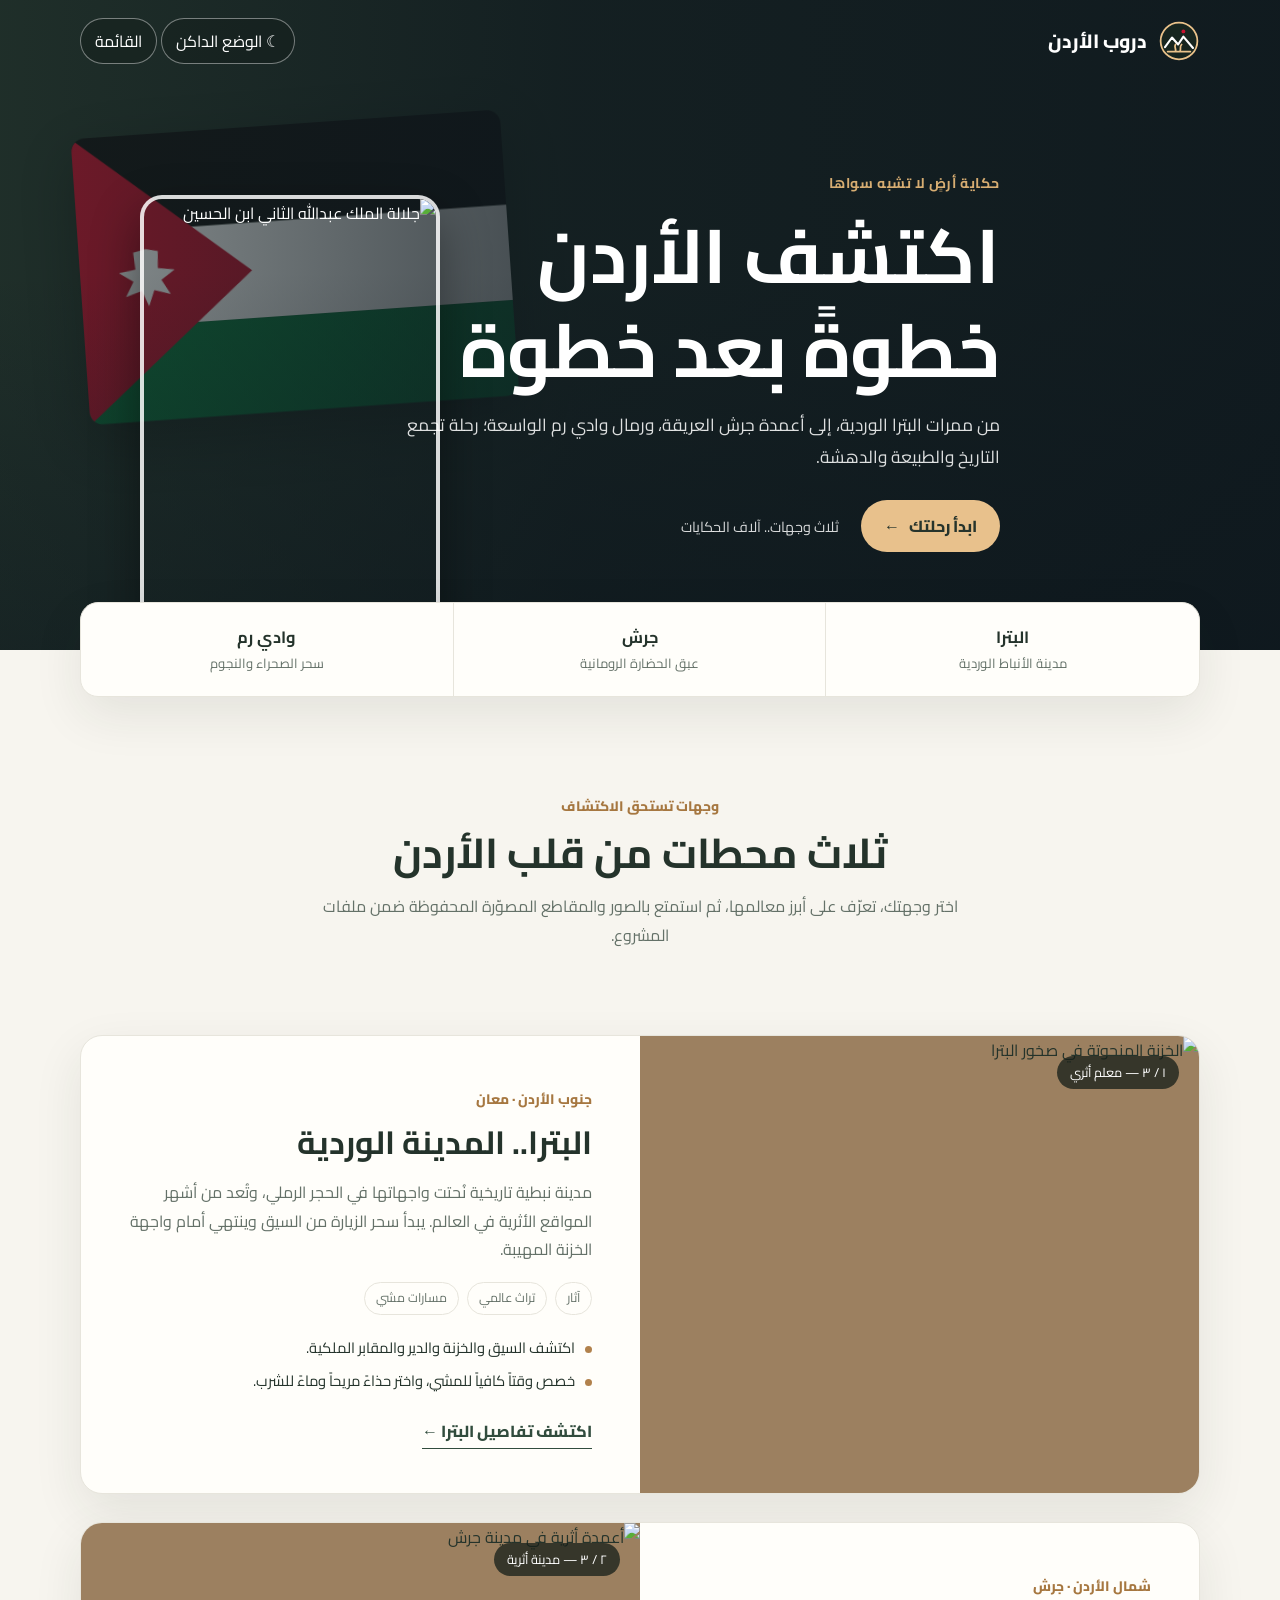
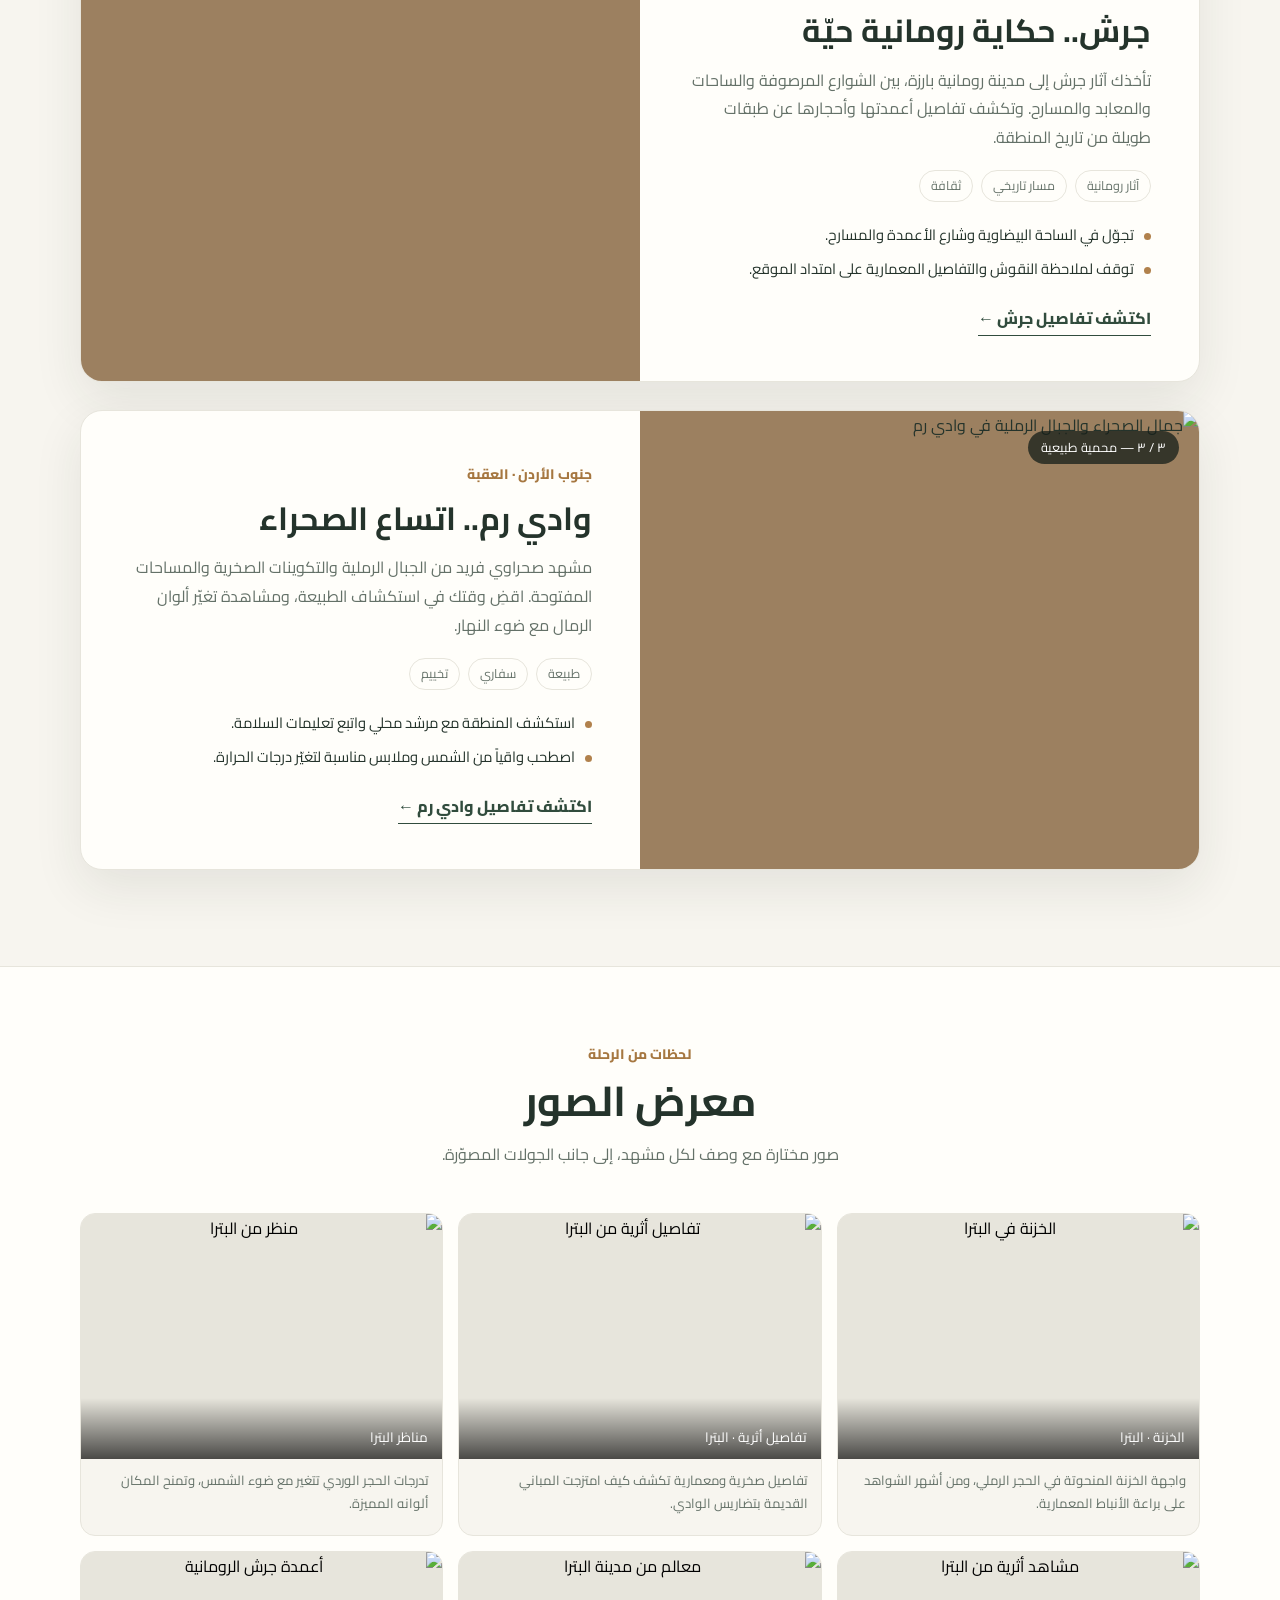
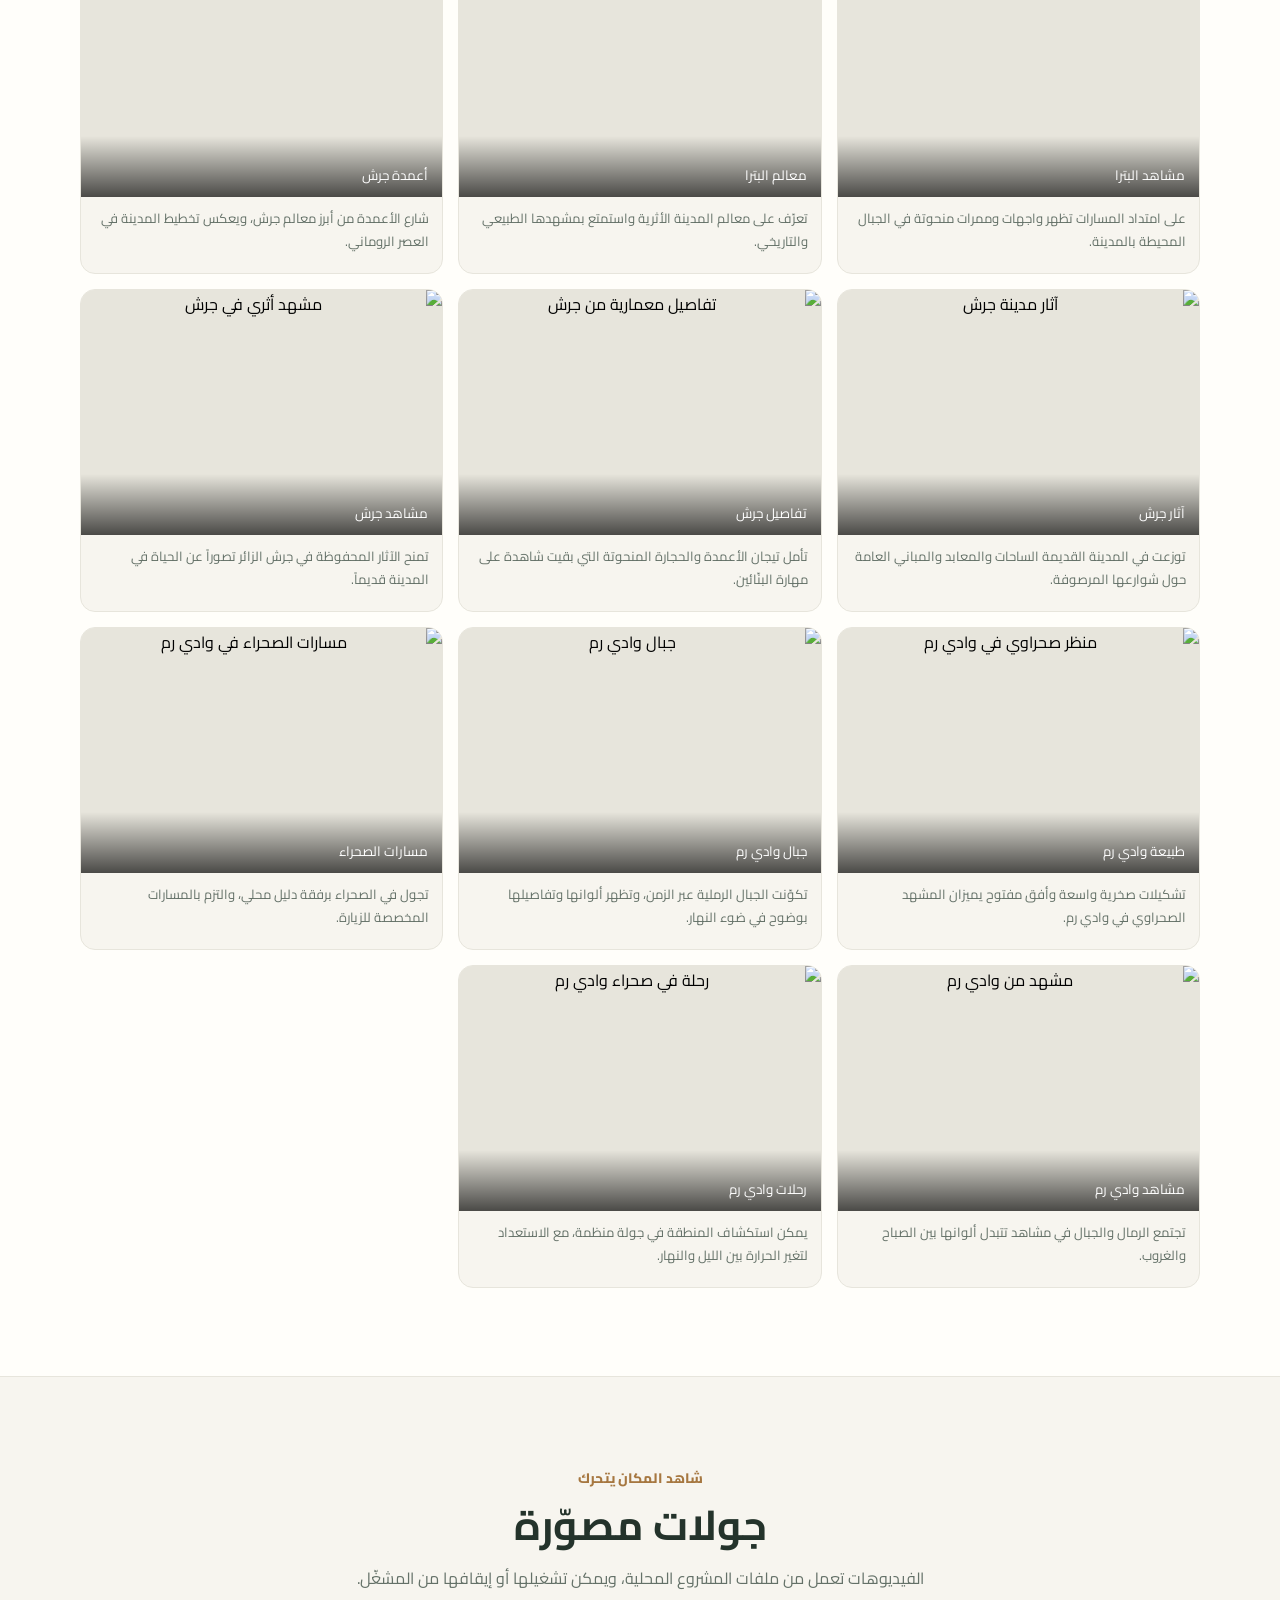
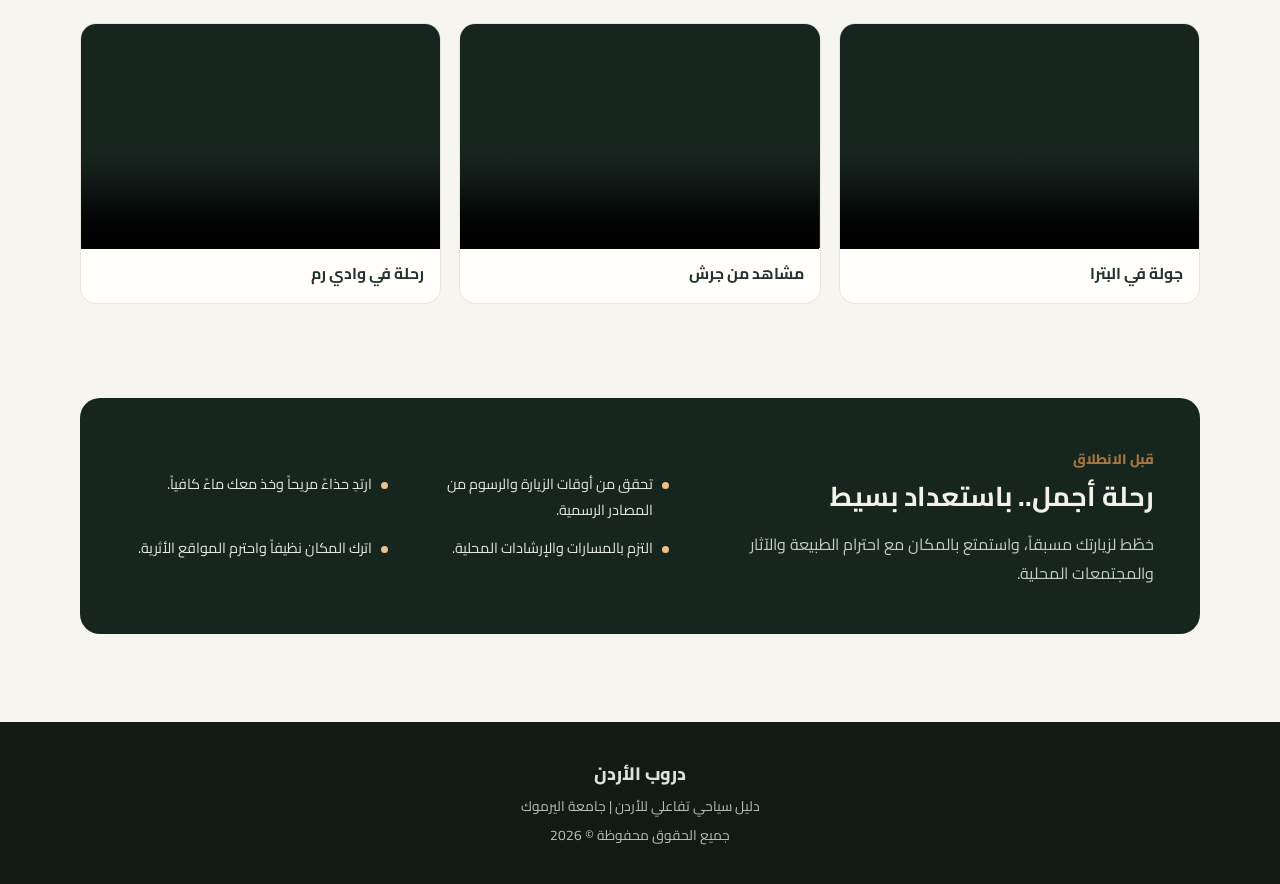
==== index.html @ c71c2074 "Upload files" ====
<!DOCTYPE html>
<html lang="ar" dir="rtl">
<head>
    <meta charset="UTF-8">
    <meta name="viewport" content="width=device-width, initial-scale=1.0">
    <meta name="theme-color" content="#17251f">
    <meta name="description" content="دليلك لاكتشاف البترا وجرش ووادي رم: تاريخ، صور، وفيديوهات من الأردن.">
    <title>دروب الأردن | دليل سياحي تفاعلي</title>
    <link rel="preconnect" href="https://fonts.googleapis.com">
    <link rel="preconnect" href="https://fonts.gstatic.com" crossorigin>
    <link href="https://fonts.googleapis.com/css2?family=Cairo:wght@400;500;600;700;800&display=swap" rel="stylesheet">
    <style>
        :root {
            color-scheme: light;
            --page: #f7f5ef;
            --surface: #fffefa;
            --text: #24332b;
            --muted: #647168;
            --line: #e7e5dc;
            --green: #314c3d;
            --green-dark: #17251f;
            --sand: #d7ad72;
            --shadow: 0 18px 50px rgba(34, 47, 38, .09);
        }

        [data-theme="dark"] {
            color-scheme: dark;
            --page: #101826;
            --surface: #182536;
            --text: #edf2f4;
            --muted: #b5c3cf;
            --line: #304257;
            --green: #98cbb4;
            --green-dark: #0c1521;
            --sand: #eac28a;
            --shadow: 0 18px 50px rgba(0, 0, 0, .3);
        }

        * { box-sizing: border-box; }
        html { scroll-behavior: smooth; scroll-padding-top: 85px; }
        [hidden] { display: none !important; }
        body {
            margin: 0;
            background: var(--page);
            color: var(--text);
            font-family: "Cairo", Tahoma, Arial, sans-serif;
            line-height: 1.8;
            transition: background-color .25s, color .25s;
        }
        a { color: inherit; }
        button { font: inherit; }
        .wrap { width: min(1120px, calc(100% - 40px)); margin-inline: auto; }

        .topbar {
            position: absolute;
            inset: 0 0 auto;
            z-index: 5;
            color: white;
        }
        .topbar-inner {
            min-height: 82px;
            display: flex;
            align-items: center;
            justify-content: space-between;
            gap: 24px;
        }
        .brand { display: inline-flex; align-items: center; gap: 11px; text-decoration: none; font-weight: 800; font-size: 1.2rem; }
        .brand-mark { width: 42px; height: 42px; display: grid; place-items: center; }
        .brand-mark svg { display: block; width: 100%; height: 100%; }
        .nav-links {
            display: none; position: absolute; top: 72px; right: max(20px, calc((100vw - 1120px) / 2));
            width: min(330px, calc(100vw - 40px)); padding: 12px; border: 1px solid rgba(255,255,255,.16);
            border-radius: 16px; background: #17251f; flex-direction: column; align-items: stretch;
            gap: 4px; box-shadow: var(--shadow);
        }
        .nav-links.open { display: flex; }
        .nav-links a { color: rgba(255,255,255,.9); text-decoration: none; font-size: .92rem; padding: 9px 11px; border-radius: 9px; }
        .nav-links a:hover { color: #f3cf9c; background: rgba(255,255,255,.08); }
        .theme-button {
            border: 1px solid rgba(255,255,255,.42); border-radius: 999px;
            background: rgba(15,24,19,.28); color: white; cursor: pointer;
            padding: 8px 14px; white-space: nowrap;
        }
        .menu-button {
            display: inline-flex; background: rgba(15,24,19,.28); color: white;
            border: 1px solid rgba(255,255,255,.42); border-radius: 999px;
            padding: 8px 14px; cursor: pointer; white-space: nowrap;
        }

        .hero {
            min-height: 650px;
            position: relative;
            display: flex;
            align-items: center;
            overflow: hidden;
            color: white;
            background: #26382e url("Project/Media/Images/Wadi%20Rum.JPG/Wadi%20Rum%201.jpg") center 52% / cover no-repeat;
        }
        .hero::before {
            content: ""; position: absolute; inset: 0;
            z-index: 1;
            background: linear-gradient(90deg, rgba(13,22,29,.28), rgba(13,22,29,.72) 45%, rgba(13,22,29,.86)),
                        linear-gradient(0deg, rgba(13,22,29,.42), transparent 58%);
        }
        .hero-flag {
            position: absolute; z-index: 0; left: max(4%, calc((100vw - 1120px) / 2));
            top: 19%; width: min(39vw, 430px); height: auto; opacity: .72;
            filter: drop-shadow(0 18px 28px rgba(0,0,0,.32)); transform: rotate(-4deg);
        }
        .hero-portrait {
            position: absolute; z-index: 2; left: max(10%, calc((100vw - 1000px) / 2));
            bottom: 0; width: min(28vw, 300px); height: 70%; object-fit: cover; object-position: center 14%;
            border: 4px solid rgba(255,255,255,.84); border-bottom: 0;
            border-radius: 22px 22px 0 0; box-shadow: 0 20px 48px rgba(0,0,0,.42);
        }
        .hero-content { position: relative; z-index: 3; padding-top: 70px; max-width: 720px; }
        .eyebrow { color: var(--sand); font-size: .88rem; font-weight: 700; letter-spacing: .04em; }
        .hero h1 { margin: 13px 0 12px; font-size: clamp(2.4rem, 6vw, 4.7rem); line-height: 1.25; }
        .hero p { color: rgba(255,255,255,.86); font-size: 1.08rem; max-width: 620px; margin: 0 0 28px; }
        .button {
            display: inline-flex; align-items: center; justify-content: center;
            gap: 9px; border: 0; border-radius: 999px; padding: 12px 23px;
            background: #e8c18c; color: #26342c; text-decoration: none;
            font-weight: 800; transition: transform .2s, background .2s;
        }
        .button:hover { transform: translateY(-2px); background: #f2d4a9; }
        .hero-note { display: inline-flex; align-items: center; gap: 8px; margin-inline-start: 18px; color: rgba(255,255,255,.83); font-size: .9rem; }

        .quick-facts {
            position: relative; z-index: 2; margin-top: -48px;
            display: grid; grid-template-columns: repeat(3, 1fr);
            background: var(--surface); border-radius: 18px; box-shadow: var(--shadow);
            border: 1px solid var(--line); overflow: hidden;
        }
        .fact { text-align: center; padding: 20px 12px; }
        .fact + .fact { border-right: 1px solid var(--line); }
        .fact strong { display: block; font-size: 1.02rem; }
        .fact span { display: block; color: var(--muted); font-size: .82rem; }

        section { scroll-margin-top: 88px; }
        .intro { padding: 94px 0 57px; text-align: center; }
        .section-kicker { color: #a67740; font-weight: 800; font-size: .86rem; }
        [data-theme="dark"] .section-kicker { color: var(--sand); }
        .intro h2, .section-heading h2 { margin: 4px 0 10px; font-size: clamp(1.8rem, 4vw, 2.6rem); line-height: 1.4; }
        .intro p { color: var(--muted); max-width: 670px; margin: 0 auto; }

        .places { padding-bottom: 96px; }
        .place-card {
            display: grid; grid-template-columns: minmax(0, 1fr) minmax(0, 1fr);
            margin-top: 28px; background: var(--surface); border: 1px solid var(--line);
            border-radius: 22px; overflow: hidden; box-shadow: var(--shadow);
        }
        .place-card:nth-child(even) .place-visual { order: 2; }
        .place-visual { min-height: 420px; position: relative; background: #9c8060; }
        .place-visual > img { display: block; width: 100%; height: 100%; min-height: 420px; object-fit: cover; }
        .place-count {
            position: absolute; top: 20px; right: 20px; border-radius: 999px;
            padding: 5px 13px; background: rgba(20,30,24,.75); color: white; font-size: .8rem;
        }
        .place-copy { padding: clamp(26px, 4vw, 48px); align-self: center; }
        .place-copy h3 { font-size: clamp(1.55rem, 3vw, 2rem); margin: 7px 0 12px; line-height: 1.45; }
        .place-copy > p { color: var(--muted); margin: 0 0 18px; }
        .tags { display: flex; gap: 8px; flex-wrap: wrap; margin-bottom: 20px; }
        .tag { border: 1px solid var(--line); border-radius: 999px; padding: 4px 11px; color: var(--muted); font-size: .78rem; }
        .highlights { list-style: none; padding: 0; margin: 0 0 22px; display: grid; gap: 7px; }
        .highlights li { display: flex; gap: 10px; align-items: baseline; font-size: .92rem; }
        .highlights li::before { content: ""; flex: 0 0 7px; width: 7px; height: 7px; margin-top: .55em; border-radius: 50%; background: #b1814c; }
        .media-link { color: var(--green); font-weight: 800; text-decoration: none; border-bottom: 1px solid currentColor; padding-bottom: 2px; }
        .media-link:hover { opacity: .75; }

        .gallery-section { padding: 72px 0 88px; background: var(--surface); border-block: 1px solid var(--line); }
        .section-heading { text-align: center; margin-bottom: 30px; }
        .section-heading p { color: var(--muted); margin: 0; }
        .gallery-reset {
            border: 1px solid var(--line); border-radius: 999px;
            padding: 7px 15px; background: transparent; color: var(--green);
            font: inherit; font-size: .86rem; font-weight: 700; cursor: pointer;
        }
        .gallery-actions { display: flex; justify-content: center; flex-wrap: wrap; gap: 9px; margin-top: 14px; }
        .gallery-reset:hover, .gallery-back:hover { background: var(--page); }
        .gallery-back { border: 1px solid var(--green); border-radius: 999px; padding: 7px 15px; background: var(--green); color: var(--green-dark); font: inherit; font-size: .86rem; font-weight: 800; cursor: pointer; }
        .gallery { display: grid; grid-template-columns: repeat(3, 1fr); gap: 15px; }
        .gallery-card { margin: 0; min-width: 0; overflow: hidden; border: 1px solid var(--line); border-radius: 15px; background: var(--page); }
        .gallery-item {
            display: block; width: 100%; height: 245px; padding: 0; border: 0;
            background: var(--line); cursor: zoom-in; position: relative;
        }
        .gallery-item img { width: 100%; height: 100%; object-fit: cover; display: block; transition: transform .35s; }
        .gallery-item:hover img { transform: scale(1.055); }
        .gallery-item span { position: absolute; inset: auto 0 0; padding: 27px 14px 10px; text-align: right; color: white; background: linear-gradient(transparent, rgba(0,0,0,.68)); font-size: .84rem; }
        .gallery-card figcaption { min-height: 76px; padding: 10px 13px 13px; color: var(--muted); font-size: .82rem; line-height: 1.75; }

        .videos { padding: 86px 0 94px; }
        .video-grid { display: grid; grid-template-columns: repeat(3, 1fr); gap: 18px; }
        .video-card { background: var(--surface); border: 1px solid var(--line); border-radius: 16px; overflow: hidden; }
        .video-card video { width: 100%; display: block; aspect-ratio: 16 / 10; background: #17251f; object-fit: cover; }
        .video-card h3 { margin: 0; padding: 12px 16px 15px; font-size: .98rem; }

        .visit-note {
            margin-bottom: 88px; padding: clamp(25px, 5vw, 46px);
            border-radius: 20px; background: var(--green-dark); color: #f4f1e8;
            display: grid; grid-template-columns: 1fr 1.2fr; gap: 32px; align-items: center;
        }
        .visit-note h2 { margin: 0 0 8px; font-size: 1.7rem; }
        .visit-note p { color: #c4cec5; margin: 0; }
        .visit-list { display: grid; grid-template-columns: 1fr 1fr; gap: 12px 20px; }
        .visit-list div { display: flex; align-items: baseline; gap: 9px; color: #e5e9e3; font-size: .9rem; }
        .visit-list div::before { content: ""; flex: 0 0 7px; width: 7px; height: 7px; margin-top: .55em; border-radius: 50%; background: #e8c18c; }

        footer { background: #111a15; color: #dce2dc; padding: 32px 0; text-align: center; font-size: .96rem; }
        footer p { margin: 4px 0; }
        footer p:first-child { font-weight: 800; font-size: 1.12rem; }
        footer .small { color: #b7c2ba; font-size: .86rem; }

        .lightbox {
            position: fixed; inset: 0; z-index: 10; padding: 24px;
            display: none; place-items: center; background: rgba(9,13,11,.92);
        }
        .lightbox.open { display: grid; }
        .lightbox img { max-width: min(100%, 1100px); max-height: 82vh; object-fit: contain; }
        .lightbox-caption { color: white; text-align: center; margin-top: 8px; }
        .lightbox-content { max-width: 1100px; }
        .lightbox-control {
            position: absolute; border: 1px solid rgba(255,255,255,.45); border-radius: 50%;
            width: 44px; height: 44px; background: rgba(255,255,255,.12); color: white;
            cursor: pointer; font-size: 1.35rem;
        }
        .lightbox-close { top: 20px; left: 20px; }
        .lightbox-prev { right: 20px; top: 50%; }
        .lightbox-next { left: 20px; top: 50%; }
        .lightbox-control:hover { background: rgba(255,255,255,.25); }

        @media (max-width: 780px) {
            .topbar-actions { display: flex; align-items: center; gap: 8px; }
            .theme-button { padding: 7px 11px; }
            .hero { min-height: 610px; }
            .hero-flag { top: 33%; left: 2%; width: min(53vw, 400px); }
            .hero-portrait { left: 8%; width: min(34vw, 265px); height: 58%; }
            .quick-facts { margin-top: -38px; }
            .place-card { grid-template-columns: 1fr; }
            .place-card:nth-child(even) .place-visual { order: 0; }
            .place-visual, .place-visual > img { min-height: 300px; max-height: 400px; }
            .gallery { grid-template-columns: repeat(2, 1fr); }
            .gallery-item { height: 210px; }
            .video-grid { grid-template-columns: 1fr; max-width: 560px; margin-inline: auto; }
            .visit-note { grid-template-columns: 1fr; gap: 18px; }
        }
        @media (max-width: 480px) {
            .wrap { width: min(100% - 28px, 1120px); }
            .topbar-inner { min-height: 72px; }
            .brand { font-size: 1rem; gap: 7px; }
            .brand-mark { width: 36px; height: 36px; }
            .theme-button { font-size: .78rem; padding: 6px 9px; }
            .menu-button { font-size: .83rem; padding: 6px 9px; }
            .hero { min-height: 570px; }
            .hero-flag { top: auto; bottom: 4%; left: 1%; width: 57vw; opacity: .7; }
            .hero-portrait { left: 7%; width: 38vw; height: 46%; }
            .hero-content { width: 68%; margin-right: 0; margin-left: auto; }
            .hero h1 { font-size: clamp(1.9rem, 7.7vw, 2.2rem); }
            .hero p { font-size: .96rem; }
            .hero-note { display: block; margin: 13px 0 0; }
            .fact { padding: 14px 6px; }
            .fact strong { font-size: .87rem; }
            .fact span { font-size: .7rem; }
            .intro { padding-top: 75px; }
            .gallery { gap: 9px; }
            .gallery-item { height: 155px; }
            .visit-list { grid-template-columns: 1fr; }
            .lightbox { padding: 14px; }
            .lightbox-prev { right: 8px; }
            .lightbox-next { left: 8px; }
        }
        @media (prefers-reduced-motion: reduce) {
            *, *::before, *::after { scroll-behavior: auto !important; transition-duration: .01ms !important; }
        }
    </style>
</head>
<body>
    <header class="hero" id="home">
        <div class="topbar">
            <div class="wrap topbar-inner">
                <a class="brand" href="#home" aria-label="دروب الأردن - الرئيسية">
                    <span class="brand-mark" aria-hidden="true">
                        <svg viewBox="0 0 48 48" fill="none" xmlns="http://www.w3.org/2000/svg">
                            <circle cx="24" cy="24" r="21" fill="#17251f" stroke="#eac28a" stroke-width="2"/>
                            <path d="m8 31 8-11 7 8 6-9 11 13" stroke="#fff" stroke-width="2.4" stroke-linecap="round" stroke-linejoin="round"/>
                            <path d="M11 36h26M20 36c1-4-2-5 0-8m5 8c2-3-1-5 2-8" stroke="#eac28a" stroke-width="2" stroke-linecap="round"/>
                            <circle cx="29" cy="13" r="2.2" fill="#c8102e"/>
                        </svg>
                    </span>
                    <span>دروب الأردن</span>
                </a>
                <nav class="nav-links" id="mainNav" aria-label="التنقل الرئيسي">
                    <a href="#home">الرئيسية</a>
                    <a href="#petra" data-destination-link="petra">البتراء الوردية - (معان)</a>
                    <a href="#jerash" data-destination-link="jerash">الأعمدة الرومانية - (جرش)</a>
                    <a href="#wadirum" data-destination-link="wadirum">وادي رم - (العقبة)</a>
                </nav>
                <div class="topbar-actions">
                    <button class="theme-button" id="themeToggle" type="button" aria-label="تفعيل الوضع الداكن">☾ <span>الوضع الداكن</span></button>
                    <button class="menu-button" id="menuToggle" type="button" aria-expanded="false" aria-controls="mainNav">القائمة</button>
                </div>
            </div>
        </div>
        <svg class="hero-flag" viewBox="0 0 900 600" aria-hidden="true">
            <defs><clipPath id="jordanFlagClip"><rect width="900" height="600" rx="28"/></clipPath></defs>
            <g clip-path="url(#jordanFlagClip)">
                <rect width="900" height="200" fill="#111"/>
                <rect y="200" width="900" height="200" fill="#fff"/>
                <rect y="400" width="900" height="200" fill="#08783e"/>
                <path d="M0 0 360 300 0 600Z" fill="#c8102e"/>
                <path d="M140 240 165.9 245.9 163.5 281.3 198.5 286.6 169.3 306.7 186.9 337.4 153 327.2 140 360 127 327.2 93.1 337.4 110.7 306.7 81.5 286.6 116.5 281.3 114.1 245.9Z" fill="#fff"/>
            </g>
        </svg>
        <img class="hero-portrait" src="Project/Media/Images/King%20Abdullah%20II.jpg" alt="جلالة الملك عبدالله الثاني ابن الحسين">
        <div class="wrap hero-content">
            <span class="eyebrow">حكاية أرضٍ لا تشبه سواها</span>
            <h1>اكتشف الأردن<br>خطوةً بعد خطوة</h1>
            <p>من ممرات البترا الوردية، إلى أعمدة جرش العريقة، ورمال وادي رم الواسعة؛ رحلة تجمع التاريخ والطبيعة والدهشة.</p>
            <a class="button" href="#destinations">ابدأ رحلتك <span aria-hidden="true">←</span></a>
            <span class="hero-note">ثلاث وجهات.. آلاف الحكايات</span>
        </div>
    </header>

    <main>
        <div class="wrap">
            <div class="quick-facts" aria-label="معلومات عن الدليل">
                <div class="fact"><strong>البترا</strong><span>مدينة الأنباط الوردية</span></div>
                <div class="fact"><strong>جرش</strong><span>عبق الحضارة الرومانية</span></div>
                <div class="fact"><strong>وادي رم</strong><span>سحر الصحراء والنجوم</span></div>
            </div>
        </div>

        <section class="intro" id="destinations">
            <div class="wrap">
                <span class="section-kicker">وجهات تستحق الاكتشاف</span>
                <h2>ثلاث محطات من قلب الأردن</h2>
                <p>اختر وجهتك، تعرّف على أبرز معالمها، ثم استمتع بالصور والمقاطع المصوّرة المحفوظة ضمن ملفات المشروع.</p>
            </div>
        </section>

        <section class="places wrap" aria-label="الوجهات السياحية">
            <article class="place-card" id="petra" data-place="petra">
                <div class="place-visual">
                    <img src="Project/Media/Images/Petra.JPG/Petra%201.jpg" alt="الخزنة المنحوتة في صخور البترا" loading="lazy">
                    <span class="place-count">١ / ٣ — معلم أثري</span>
                </div>
                <div class="place-copy">
                    <span class="section-kicker">جنوب الأردن · معان</span>
                    <h3>البترا.. المدينة الوردية</h3>
                    <p>مدينة نبطية تاريخية نُحتت واجهاتها في الحجر الرملي، وتُعد من أشهر المواقع الأثرية في العالم. يبدأ سحر الزيارة من السيق وينتهي أمام واجهة الخزنة المهيبة.</p>
                    <div class="tags"><span class="tag">آثار</span><span class="tag">تراث عالمي</span><span class="tag">مسارات مشي</span></div>
                    <ul class="highlights">
                        <li>اكتشف السيق والخزنة والدير والمقابر الملكية.</li>
                        <li>خصص وقتاً كافياً للمشي، واختر حذاءً مريحاً وماءً للشرب.</li>
                    </ul>
                    <a class="media-link" href="#gallery" data-filter="petra">اكتشف تفاصيل البترا ←</a>
                </div>
            </article>

            <article class="place-card" id="jerash" data-place="jerash">
                <div class="place-visual">
                    <img src="Project/Media/Images/Roman%20Columns.JPG/Roman%20Columns%201.jpg" alt="أعمدة أثرية في مدينة جرش" loading="lazy">
                    <span class="place-count">٢ / ٣ — مدينة أثرية</span>
                </div>
                <div class="place-copy">
                    <span class="section-kicker">شمال الأردن · جرش</span>
                    <h3>جرش.. حكاية رومانية حيّة</h3>
                    <p>تأخذك آثار جرش إلى مدينة رومانية بارزة، بين الشوارع المرصوفة والساحات والمعابد والمسارح. وتكشف تفاصيل أعمدتها وأحجارها عن طبقات طويلة من تاريخ المنطقة.</p>
                    <div class="tags"><span class="tag">آثار رومانية</span><span class="tag">مسار تاريخي</span><span class="tag">ثقافة</span></div>
                    <ul class="highlights">
                        <li>تجوّل في الساحة البيضاوية وشارع الأعمدة والمسارح.</li>
                        <li>توقف لملاحظة النقوش والتفاصيل المعمارية على امتداد الموقع.</li>
                    </ul>
                    <a class="media-link" href="#gallery" data-filter="jerash">اكتشف تفاصيل جرش ←</a>
                </div>
            </article>

            <article class="place-card" id="wadirum" data-place="wadirum">
                <div class="place-visual">
                    <img src="Project/Media/Images/Wadi%20Rum.JPG/Wadi%20Rum%201.jpg" alt="جمال الصحراء والجبال الرملية في وادي رم" loading="lazy">
                    <span class="place-count">٣ / ٣ — محمية طبيعية</span>
                </div>
                <div class="place-copy">
                    <span class="section-kicker">جنوب الأردن · العقبة</span>
                    <h3>وادي رم.. اتساع الصحراء</h3>
                    <p>مشهد صحراوي فريد من الجبال الرملية والتكوينات الصخرية والمساحات المفتوحة. اقضِ وقتك في استكشاف الطبيعة، ومشاهدة تغيّر ألوان الرمال مع ضوء النهار.</p>
                    <div class="tags"><span class="tag">طبيعة</span><span class="tag">سفاري</span><span class="tag">تخييم</span></div>
                    <ul class="highlights">
                        <li>استكشف المنطقة مع مرشد محلي واتبع تعليمات السلامة.</li>
                        <li>اصطحب واقياً من الشمس وملابس مناسبة لتغيّر درجات الحرارة.</li>
                    </ul>
                    <a class="media-link" href="#gallery" data-filter="wadirum">اكتشف تفاصيل وادي رم ←</a>
                </div>
            </article>
        </section>

        <section class="gallery-section" id="gallery">
            <div class="wrap">
                <div class="section-heading">
                    <span class="section-kicker">لحظات من الرحلة</span>
                    <h2 id="galleryTitle">معرض الصور</h2>
                    <p id="galleryDescription">صور مختارة مع وصف لكل مشهد، إلى جانب الجولات المصوّرة.</p>
                    <div class="gallery-actions">
                        <button class="gallery-back" id="galleryBack" type="button" hidden><span aria-hidden="true">→</span> رجوع</button>
                        <button class="gallery-reset" id="galleryReset" type="button" hidden>عرض جميع الوجهات</button>
                    </div>
                </div>
                <div class="gallery">
                    <figure class="gallery-card" data-place="petra">
                        <button class="gallery-item" type="button" data-place="petra" data-caption="الخزنة — البترا"><img src="Project/Media/Images/Petra.JPG/Petra%201.jpg" alt="الخزنة في البترا" loading="lazy"><span>الخزنة · البترا</span></button>
                        <figcaption>واجهة الخزنة المنحوتة في الحجر الرملي، ومن أشهر الشواهد على براعة الأنباط المعمارية.</figcaption>
                    </figure>
                    <figure class="gallery-card" data-place="petra">
                        <button class="gallery-item" type="button" data-place="petra" data-caption="تفاصيل من البترا"><img src="Project/Media/Images/Petra.JPG/Petra%202.jpg" alt="تفاصيل أثرية من البترا" loading="lazy"><span>تفاصيل أثرية · البترا</span></button>
                        <figcaption>تفاصيل صخرية ومعمارية تكشف كيف امتزجت المباني القديمة بتضاريس الوادي.</figcaption>
                    </figure>
                    <figure class="gallery-card" data-place="petra">
                        <button class="gallery-item" type="button" data-place="petra" data-caption="مناظر البترا"><img src="Project/Media/Images/Petra.JPG/Petra%203.jpg" alt="منظر من البترا" loading="lazy"><span>مناظر البترا</span></button>
                        <figcaption>تدرجات الحجر الوردي تتغير مع ضوء الشمس، وتمنح المكان ألوانه المميزة.</figcaption>
                    </figure>
                    <figure class="gallery-card" data-place="petra">
                        <button class="gallery-item" type="button" data-place="petra" data-caption="مشاهد من البترا"><img src="Project/Media/Images/Petra.JPG/Petra%204.jpg" alt="مشاهد أثرية من البترا" loading="lazy"><span>مشاهد البترا</span></button>
                        <figcaption>على امتداد المسارات تظهر واجهات وممرات منحوتة في الجبال المحيطة بالمدينة.</figcaption>
                    </figure>
                    <figure class="gallery-card" data-place="petra">
                        <button class="gallery-item" type="button" data-place="petra" data-caption="معالم البترا"><img src="Project/Media/Images/Petra.JPG/Petra%205.jpg" alt="معالم من مدينة البترا" loading="lazy"><span>معالم البترا</span></button>
                        <figcaption>تعرّف على معالم المدينة الأثرية واستمتع بمشهدها الطبيعي والتاريخي.</figcaption>
                    </figure>
                    <figure class="gallery-card" data-place="jerash">
                        <button class="gallery-item" type="button" data-place="jerash" data-caption="أعمدة جرش"><img src="Project/Media/Images/Roman%20Columns.JPG/Roman%20Columns%201.jpg" alt="أعمدة جرش الرومانية" loading="lazy"><span>أعمدة جرش</span></button>
                        <figcaption>شارع الأعمدة من أبرز معالم جرش، ويعكس تخطيط المدينة في العصر الروماني.</figcaption>
                    </figure>
                    <figure class="gallery-card" data-place="jerash">
                        <button class="gallery-item" type="button" data-place="jerash" data-caption="آثار جرش"><img src="Project/Media/Images/Roman%20Columns.JPG/Roman%20Columns%202.jpg" alt="آثار مدينة جرش" loading="lazy"><span>آثار جرش</span></button>
                        <figcaption>توزعت في المدينة القديمة الساحات والمعابد والمباني العامة حول شوارعها المرصوفة.</figcaption>
                    </figure>
                    <figure class="gallery-card" data-place="jerash">
                        <button class="gallery-item" type="button" data-place="jerash" data-caption="تفاصيل من جرش"><img src="Project/Media/Images/Roman%20Columns.JPG/Roman%20Columns%203.jpg" alt="تفاصيل معمارية من جرش" loading="lazy"><span>تفاصيل جرش</span></button>
                        <figcaption>تأمل تيجان الأعمدة والحجارة المنحوتة التي بقيت شاهدة على مهارة البنّائين.</figcaption>
                    </figure>
                    <figure class="gallery-card" data-place="jerash">
                        <button class="gallery-item" type="button" data-place="jerash" data-caption="مشاهد من جرش"><img src="Project/Media/Images/Roman%20Columns.JPG/Roman%20Columns%204.jpg" alt="مشهد أثري في جرش" loading="lazy"><span>مشاهد جرش</span></button>
                        <figcaption>تمنح الآثار المحفوظة في جرش الزائر تصوراً عن الحياة في المدينة قديماً.</figcaption>
                    </figure>
                    <figure class="gallery-card" data-place="wadirum">
                        <button class="gallery-item" type="button" data-place="wadirum" data-caption="طبيعة وادي رم"><img src="Project/Media/Images/Wadi%20Rum.JPG/Wadi%20Rum%201.jpg" alt="منظر صحراوي في وادي رم" loading="lazy"><span>طبيعة وادي رم</span></button>
                        <figcaption>تشكيلات صخرية واسعة وأفق مفتوح يميزان المشهد الصحراوي في وادي رم.</figcaption>
                    </figure>
                    <figure class="gallery-card" data-place="wadirum">
                        <button class="gallery-item" type="button" data-place="wadirum" data-caption="جبال وادي رم"><img src="Project/Media/Images/Wadi%20Rum.JPG/Wadi%20Rum%202.jpg" alt="جبال وادي رم" loading="lazy"><span>جبال وادي رم</span></button>
                        <figcaption>تكوّنت الجبال الرملية عبر الزمن، وتظهر ألوانها وتفاصيلها بوضوح في ضوء النهار.</figcaption>
                    </figure>
                    <figure class="gallery-card" data-place="wadirum">
                        <button class="gallery-item" type="button" data-place="wadirum" data-caption="مسارات الصحراء"><img src="Project/Media/Images/Wadi%20Rum.JPG/Wadi%20Rum%203.jpg" alt="مسارات الصحراء في وادي رم" loading="lazy"><span>مسارات الصحراء</span></button>
                        <figcaption>تجول في الصحراء برفقة دليل محلي، والتزم بالمسارات المخصصة للزيارة.</figcaption>
                    </figure>
                    <figure class="gallery-card" data-place="wadirum">
                        <button class="gallery-item" type="button" data-place="wadirum" data-caption="مشاهد من وادي رم"><img src="Project/Media/Images/Wadi%20Rum.JPG/Wadi%20Rum%204.jpg" alt="مشهد من وادي رم" loading="lazy"><span>مشاهد وادي رم</span></button>
                        <figcaption>تجتمع الرمال والجبال في مشاهد تتبدل ألوانها بين الصباح والغروب.</figcaption>
                    </figure>
                    <figure class="gallery-card" data-place="wadirum">
                        <button class="gallery-item" type="button" data-place="wadirum" data-caption="رحلات في وادي رم"><img src="Project/Media/Images/Wadi%20Rum.JPG/Wadi%20Rum%205.jpg" alt="رحلة في صحراء وادي رم" loading="lazy"><span>رحلات وادي رم</span></button>
                        <figcaption>يمكن استكشاف المنطقة في جولة منظمة، مع الاستعداد لتغير الحرارة بين الليل والنهار.</figcaption>
                    </figure>
                </div>
            </div>
        </section>

        <section class="videos" id="videos">
            <div class="wrap">
                <div class="section-heading">
                    <span class="section-kicker">شاهد المكان يتحرك</span>
                    <h2>جولات مصوّرة</h2>
                    <p>الفيديوهات تعمل من ملفات المشروع المحلية، ويمكن تشغيلها أو إيقافها من المشغّل.</p>
                </div>
                <div class="video-grid">
                    <article class="video-card" data-place="petra">
                        <video controls preload="none" playsinline poster="Project/Media/Images/Petra.JPG/Petra%201.jpg">
                            <source src="Project/Media/Videos/Petra.MP4/Petra%20move.mp4" type="video/mp4">
                            عذراً، متصفحك لا يدعم تشغيل الفيديو.
                        </video>
                        <h3>جولة في البترا</h3>
                    </article>
                    <article class="video-card" data-place="jerash">
                        <video controls preload="none" playsinline poster="Project/Media/Images/Roman%20Columns.JPG/Roman%20Columns%201.jpg">
                            <source src="Project/Media/Videos/Roman%20Columns.MP4/Roman%20Columns%20move.mp4" type="video/mp4">
                            عذراً، متصفحك لا يدعم تشغيل الفيديو.
                        </video>
                        <h3>مشاهد من جرش</h3>
                    </article>
                    <article class="video-card" data-place="wadirum">
                        <video controls preload="none" playsinline poster="Project/Media/Images/Wadi%20Rum.JPG/Wadi%20Rum%201.jpg">
                            <source src="Project/Media/Videos/Wadi%20Rum.MP4/Wadi%20Rum%20move.mp4" type="video/mp4">
                            عذراً، متصفحك لا يدعم تشغيل الفيديو.
                        </video>
                        <h3>رحلة في وادي رم</h3>
                    </article>
                </div>
            </div>
        </section>

        <aside class="visit-note wrap" aria-label="نصائح للزيارة">
            <div>
                <span class="section-kicker">قبل الانطلاق</span>
                <h2>رحلة أجمل.. باستعداد بسيط</h2>
                <p>خطّط لزيارتك مسبقاً، واستمتع بالمكان مع احترام الطبيعة والآثار والمجتمعات المحلية.</p>
            </div>
            <div class="visit-list">
                <div>تحقق من أوقات الزيارة والرسوم من المصادر الرسمية.</div>
                <div>ارتدِ حذاءً مريحاً وخذ معك ماءً كافياً.</div>
                <div>التزم بالمسارات والإرشادات المحلية.</div>
                <div>اترك المكان نظيفاً واحترم المواقع الأثرية.</div>
            </div>
        </aside>
    </main>

    <footer>
        <div class="wrap">
            <p>دروب الأردن</p>
            <p class="small">دليل سياحي تفاعلي للأردن | جامعة اليرموك</p>
            <p class="small">جميع الحقوق محفوظة © 2026</p>
        </div>
    </footer>

    <div class="lightbox" id="lightbox" role="dialog" aria-modal="true" aria-label="عارض الصور">
        <button class="lightbox-control lightbox-close" id="lightboxClose" type="button" aria-label="إغلاق">×</button>
        <button class="lightbox-control lightbox-prev" id="lightboxPrev" type="button" aria-label="الصورة السابقة">‹</button>
        <div class="lightbox-content">
            <img id="lightboxImage" src="" alt="">
            <div class="lightbox-caption" id="lightboxCaption"></div>
        </div>
        <button class="lightbox-control lightbox-next" id="lightboxNext" type="button" aria-label="الصورة التالية">›</button>
    </div>

    <script>
        const themeToggle = document.getElementById("themeToggle");
        const themeLabel = themeToggle.querySelector("span");
        const themeColor = document.querySelector('meta[name="theme-color"]');
        const storedTheme = localStorage.getItem("jordan-guide-theme");
        if (storedTheme === "dark") document.documentElement.dataset.theme = "dark";

        function updateThemeButton() {
            const isDark = document.documentElement.dataset.theme === "dark";
            themeToggle.firstChild.textContent = isDark ? "☀ " : "☾ ";
            themeLabel.textContent = isDark ? "الوضع الفاتح" : "الوضع الداكن";
            themeToggle.setAttribute("aria-label", isDark ? "تفعيل الوضع الفاتح" : "تفعيل الوضع الداكن");
            themeColor.content = isDark ? "#101826" : "#f7f5ef";
        }
        updateThemeButton();
        themeToggle.addEventListener("click", () => {
            const isDark = document.documentElement.dataset.theme !== "dark";
            document.documentElement.dataset.theme = isDark ? "dark" : "light";
            if (!isDark) document.documentElement.removeAttribute("data-theme");
            localStorage.setItem("jordan-guide-theme", isDark ? "dark" : "light");
            updateThemeButton();
        });

        const menuToggle = document.getElementById("menuToggle");
        const mainNav = document.getElementById("mainNav");
        menuToggle.addEventListener("click", () => {
            const isOpen = mainNav.classList.toggle("open");
            menuToggle.setAttribute("aria-expanded", String(isOpen));
        });
        mainNav.addEventListener("click", event => {
            const link = event.target.closest("a");
            if (link) {
                if (link.dataset.destinationLink || link.getAttribute("href") === "#home") {
                    resetDestinationView();
                }
                mainNav.classList.remove("open");
                menuToggle.setAttribute("aria-expanded", "false");
            }
        });

        const galleryItems = Array.from(document.querySelectorAll(".gallery-item"));
        const galleryCards = Array.from(document.querySelectorAll(".gallery-card"));
        const destinationCards = Array.from(document.querySelectorAll(".place-card"));
        const videoCards = Array.from(document.querySelectorAll(".video-card"));
        const galleryTitle = document.getElementById("galleryTitle");
        const galleryDescription = document.getElementById("galleryDescription");
        const galleryBack = document.getElementById("galleryBack");
        const galleryReset = document.getElementById("galleryReset");
        const destinationIntro = document.querySelector(".intro");
        const quickFacts = document.querySelector(".quick-facts");
        const visitNote = document.querySelector(".visit-note");
        let returnScrollPosition = 0;
        let returnHash = "#home";
        let hasReturnPosition = false;
        const galleryCopy = {
            petra: {
                title: "البتراء الوردية — صور وشروحات",
                description: "مدينة الأنباط المنحوتة في الحجر الرملي؛ تعرّف على السيق والخزنة والدير من خلال الصور ووصف كل مشهد والجولة المصوّرة."
            },
            jerash: {
                title: "الأعمدة الرومانية في جرش — صور وشروحات",
                description: "شوارع مرصوفة وساحات ومعابد ومسارح رومانية؛ تعرّف على تفاصيل العمارة القديمة من خلال الصور ووصفها والجولة المصوّرة."
            },
            wadirum: {
                title: "وادي رم — صور وشروحات",
                description: "جبال رملية وتكوينات صخرية ومساحات صحراوية مفتوحة؛ اكتشف طبيعة وادي رم من خلال الصور ووصف كل مشهد والجولة المصوّرة."
            }
        };
        function showDestination(place) {
            const copy = galleryCopy[place];
            if (!copy) return;
            destinationCards.forEach(card => { card.hidden = card.dataset.place !== place; });
            galleryCards.forEach(card => { card.hidden = card.dataset.place !== place; });
            videoCards.forEach(card => { card.hidden = card.dataset.place !== place; });
            destinationIntro.hidden = true;
            quickFacts.hidden = true;
            visitNote.hidden = true;
            galleryTitle.textContent = copy.title;
            galleryDescription.textContent = copy.description;
            galleryBack.hidden = false;
            galleryReset.hidden = false;
        }
        function resetDestinationView() {
            destinationCards.forEach(card => { card.hidden = false; });
            galleryCards.forEach(card => { card.hidden = false; });
            videoCards.forEach(card => { card.hidden = false; });
            destinationIntro.hidden = false;
            quickFacts.hidden = false;
            visitNote.hidden = false;
            galleryTitle.textContent = "معرض الصور";
            galleryDescription.textContent = "صور مختارة مع وصف لكل مشهد، إلى جانب الجولات المصوّرة.";
            galleryBack.hidden = true;
            galleryReset.hidden = true;
            hasReturnPosition = false;
        }
        document.querySelectorAll(".media-link[data-filter]").forEach(link => {
            link.addEventListener("click", event => {
                event.preventDefault();
                if (!hasReturnPosition) {
                    returnScrollPosition = window.scrollY;
                    returnHash = window.location.hash || "#home";
                    hasReturnPosition = true;
                }
                showDestination(link.dataset.filter);
                history.replaceState(null, "", "#gallery");
                document.getElementById("gallery").scrollIntoView({ behavior: "smooth" });
            });
        });
        galleryReset.addEventListener("click", resetDestinationView);
        galleryBack.addEventListener("click", () => {
            if (!hasReturnPosition) return;
            const scrollPosition = returnScrollPosition;
            const previousHash = returnHash;
            resetDestinationView();
            history.replaceState(null, "", previousHash);
            window.scrollTo({ top: scrollPosition, behavior: "smooth" });
        });

        const lightbox = document.getElementById("lightbox");
        const lightboxImage = document.getElementById("lightboxImage");
        const lightboxCaption = document.getElementById("lightboxCaption");
        let currentImage = 0;

        function showImage(index) {
            const visibleItems = galleryItems.filter(item => !item.closest(".gallery-card").hidden);
            currentImage = (index + visibleItems.length) % visibleItems.length;
            const item = visibleItems[currentImage];
            const image = item.querySelector("img");
            lightboxImage.src = image.src;
            lightboxImage.alt = image.alt;
            lightboxCaption.textContent = item.dataset.caption;
        }
        function closeLightbox() {
            lightbox.classList.remove("open");
            document.body.style.overflow = "";
        }
        galleryItems.forEach(item => item.addEventListener("click", () => {
            const visibleItems = galleryItems.filter(galleryItem => !galleryItem.closest(".gallery-card").hidden);
            showImage(visibleItems.indexOf(item));
            lightbox.classList.add("open");
            document.body.style.overflow = "hidden";
            document.getElementById("lightboxClose").focus();
        }));
        document.getElementById("lightboxClose").addEventListener("click", closeLightbox);
        document.getElementById("lightboxPrev").addEventListener("click", () => showImage(currentImage - 1));
        document.getElementById("lightboxNext").addEventListener("click", () => showImage(currentImage + 1));
        lightbox.addEventListener("click", event => {
            if (event.target === lightbox) closeLightbox();
        });
        document.addEventListener("keydown", event => {
            if (!lightbox.classList.contains("open")) return;
            if (event.key === "Escape") closeLightbox();
            if (event.key === "ArrowRight") showImage(currentImage - 1);
            if (event.key === "ArrowLeft") showImage(currentImage + 1);
        });
    </script>
</body>
</html>
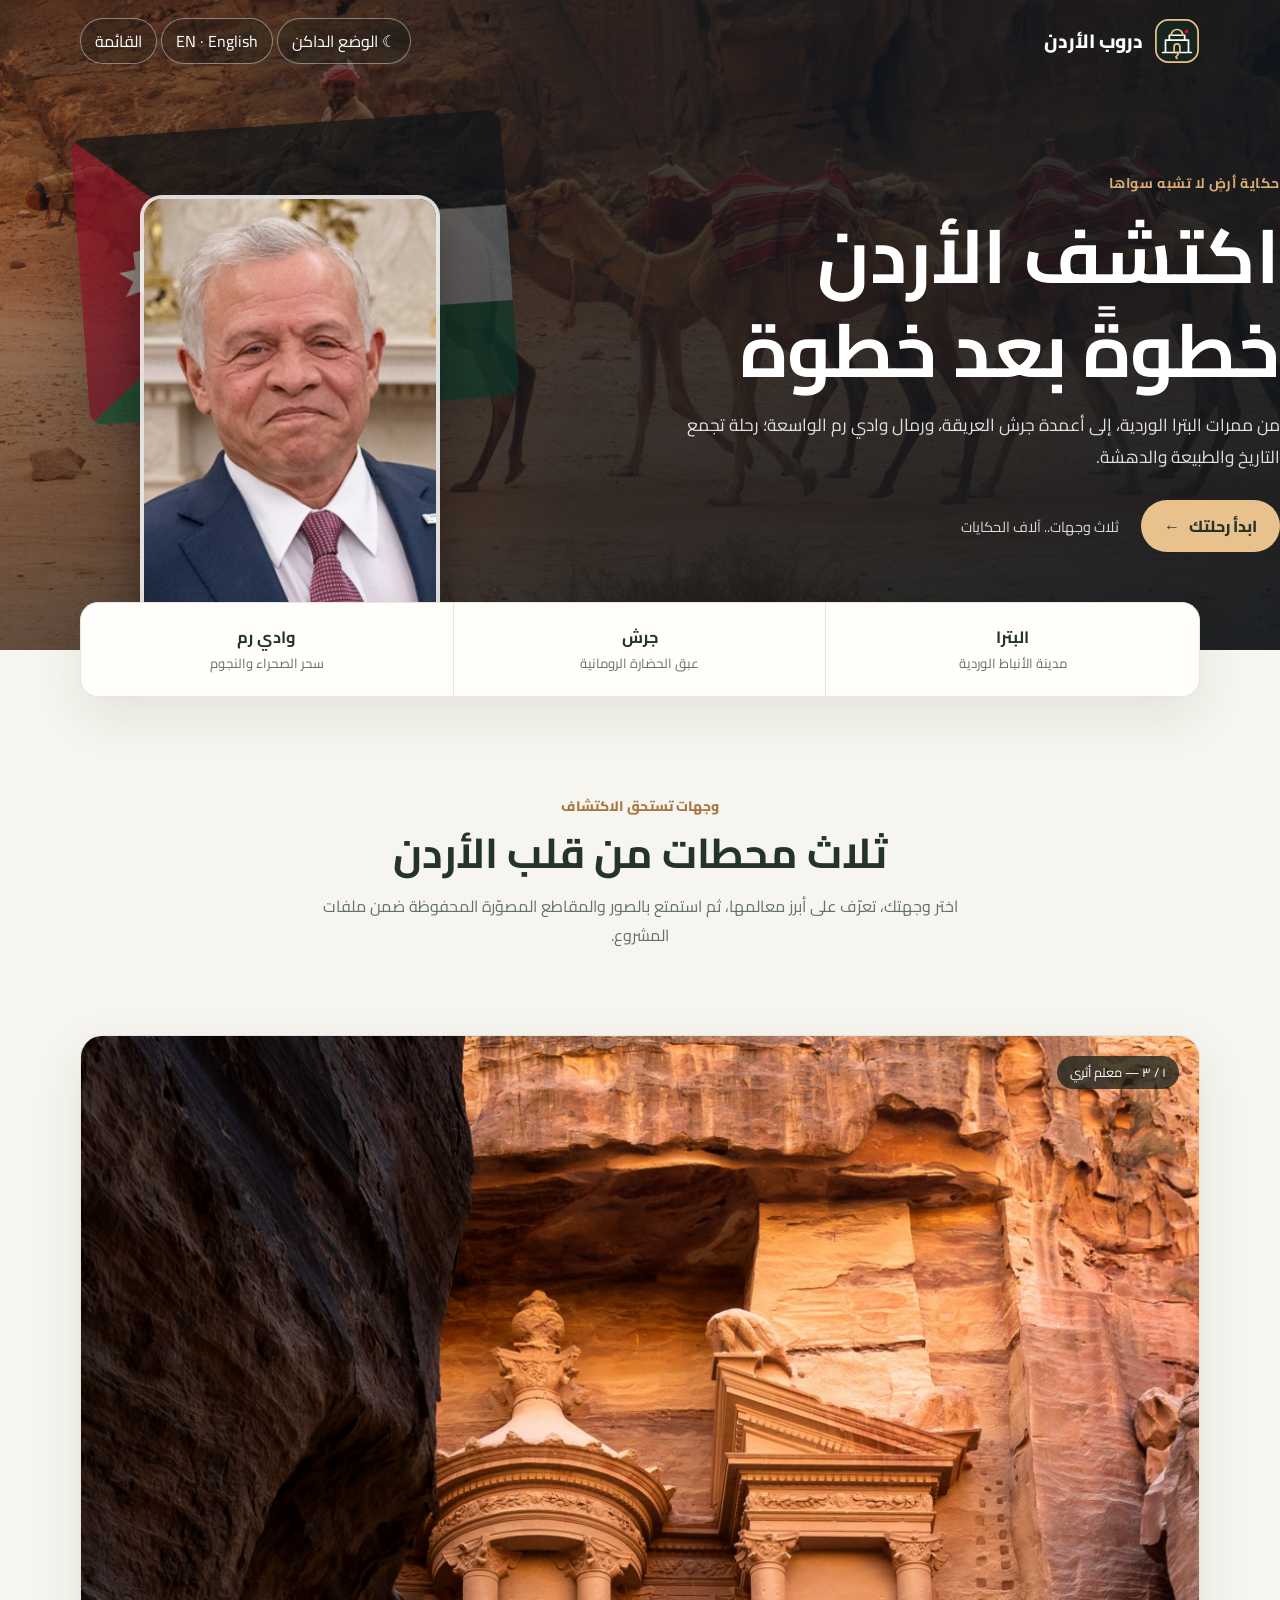
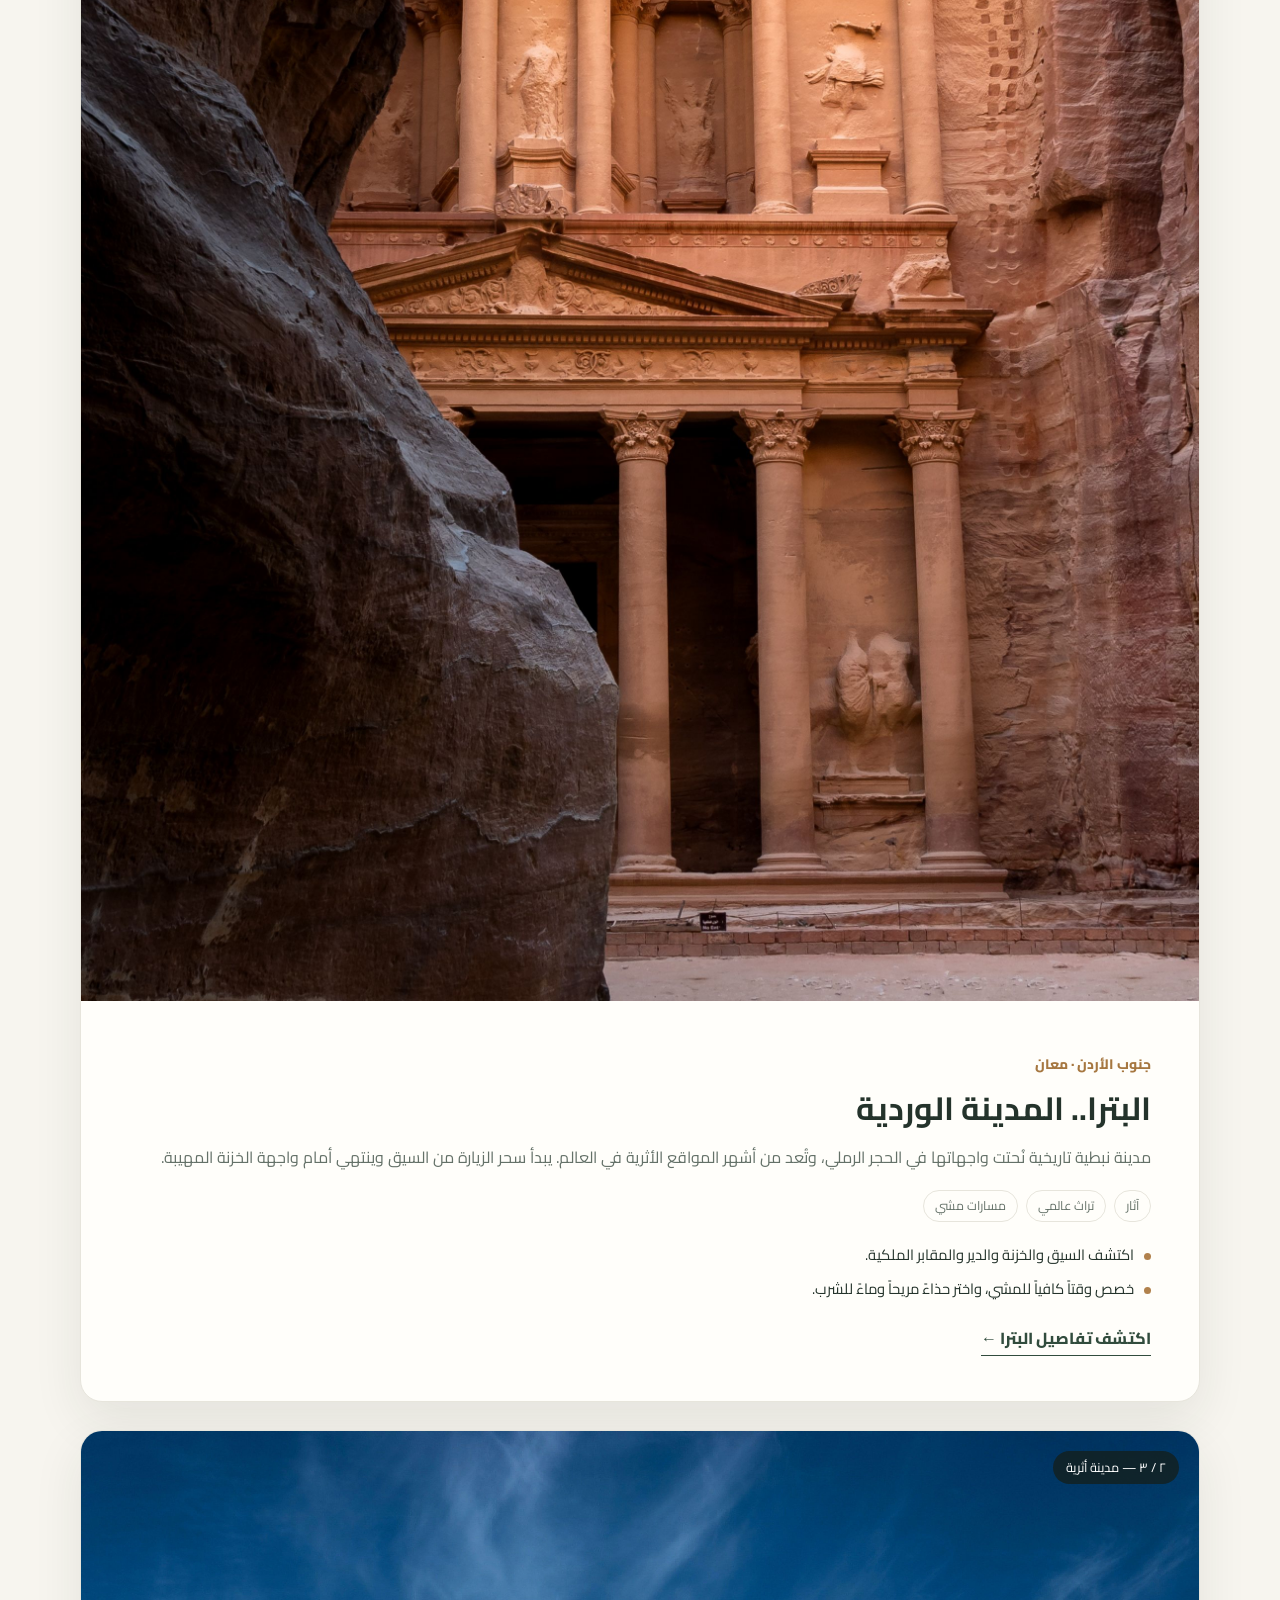
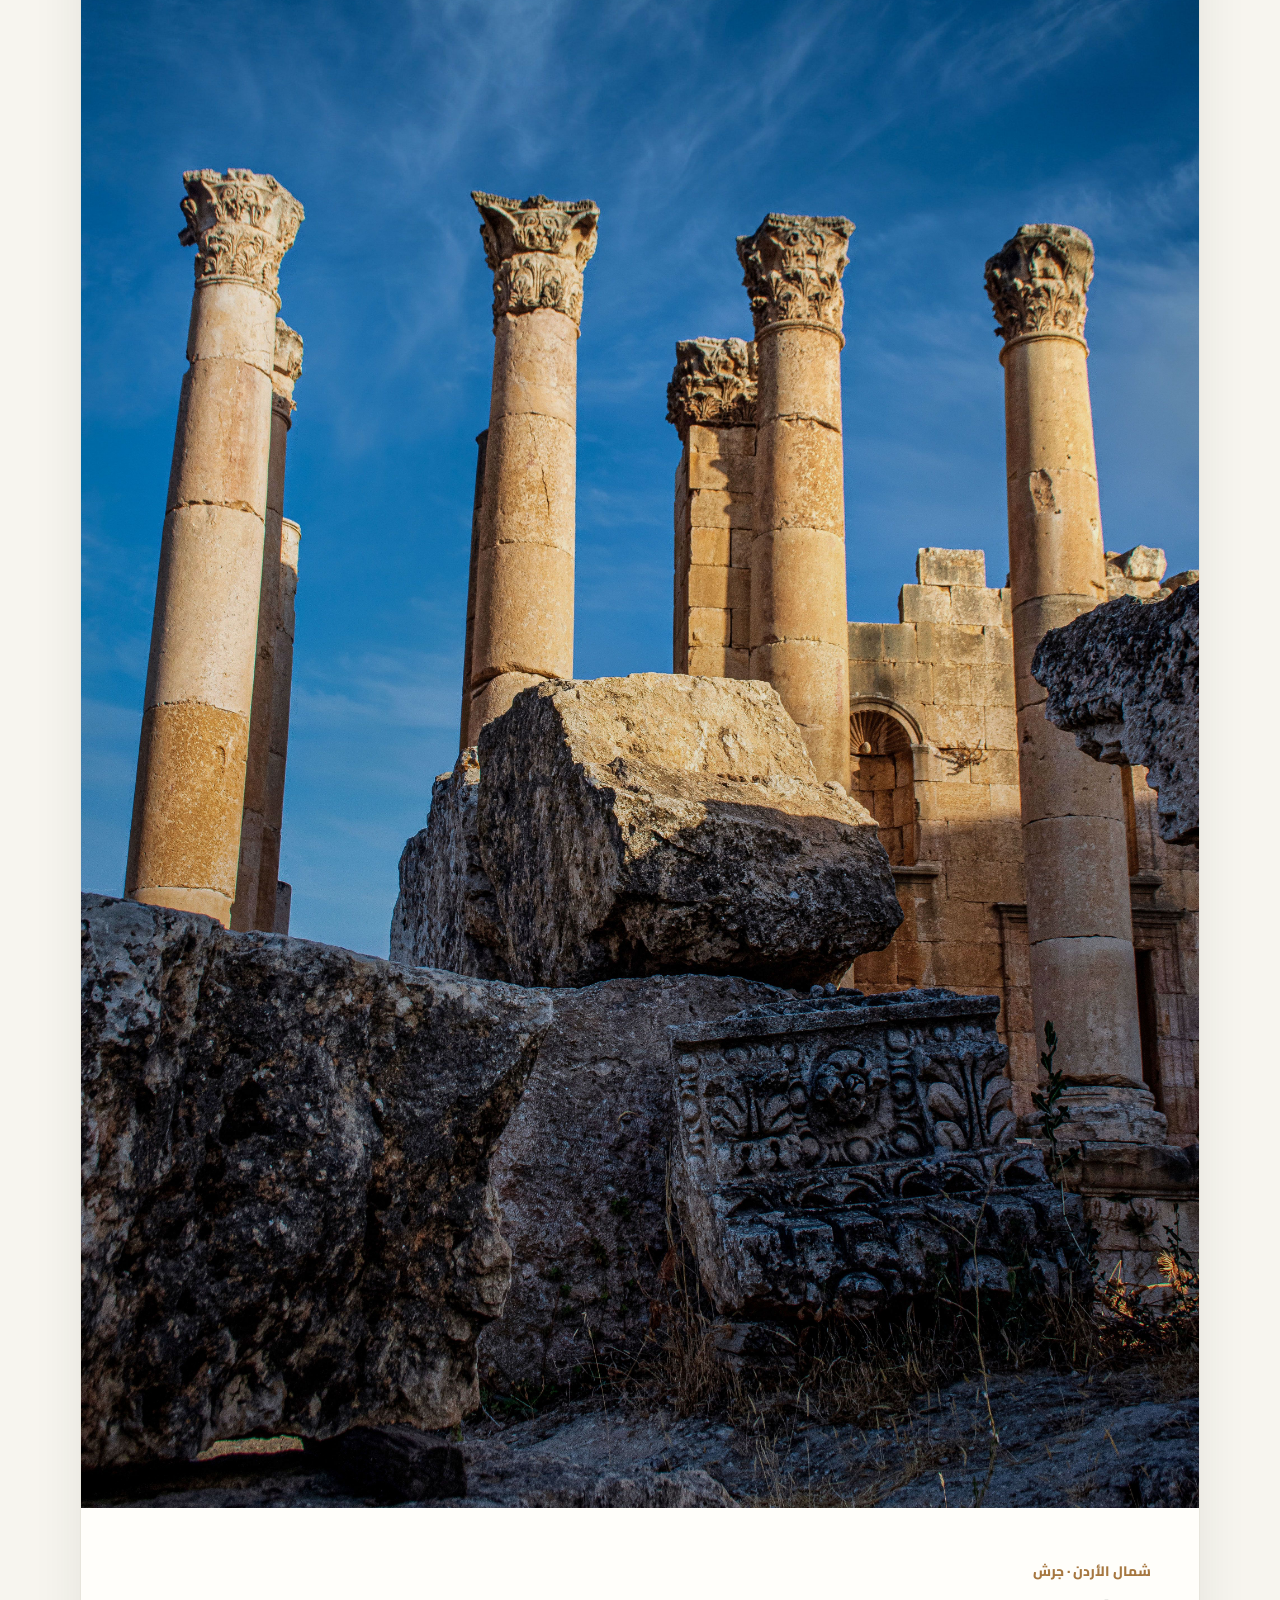
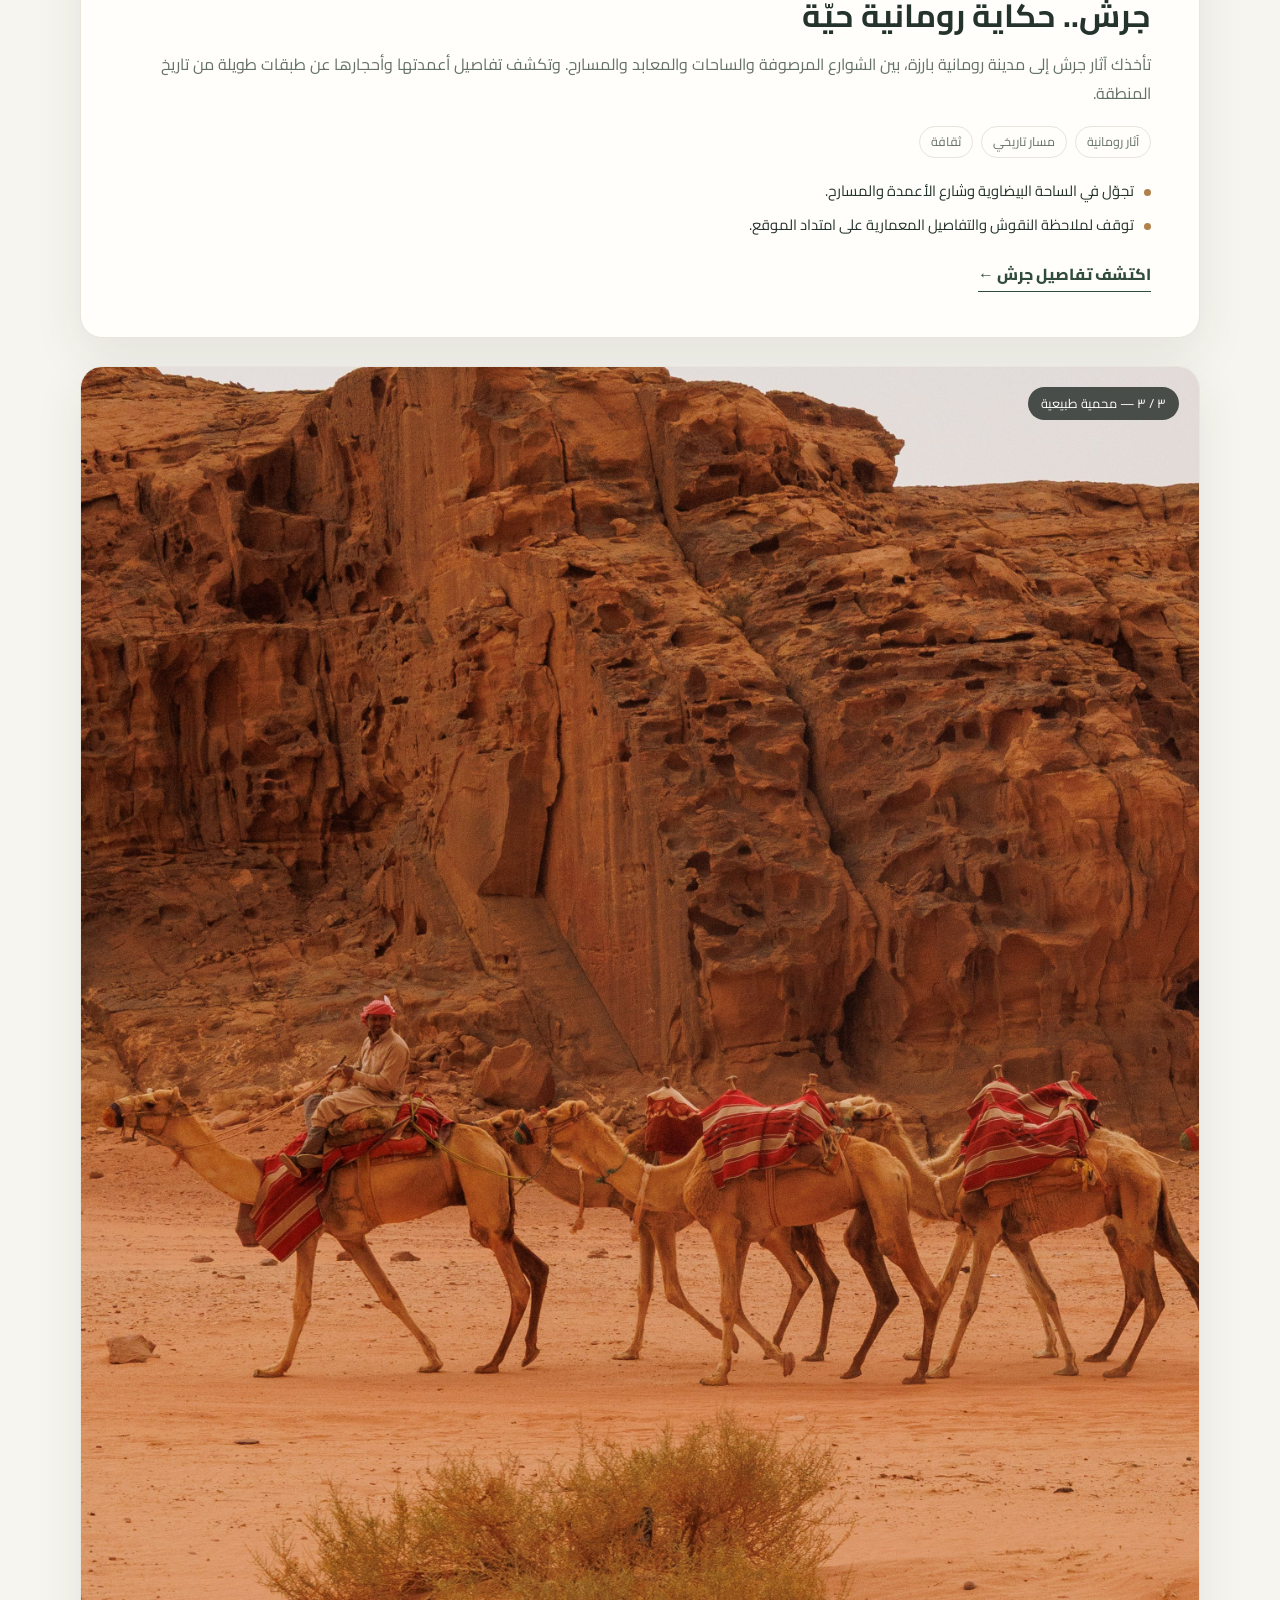
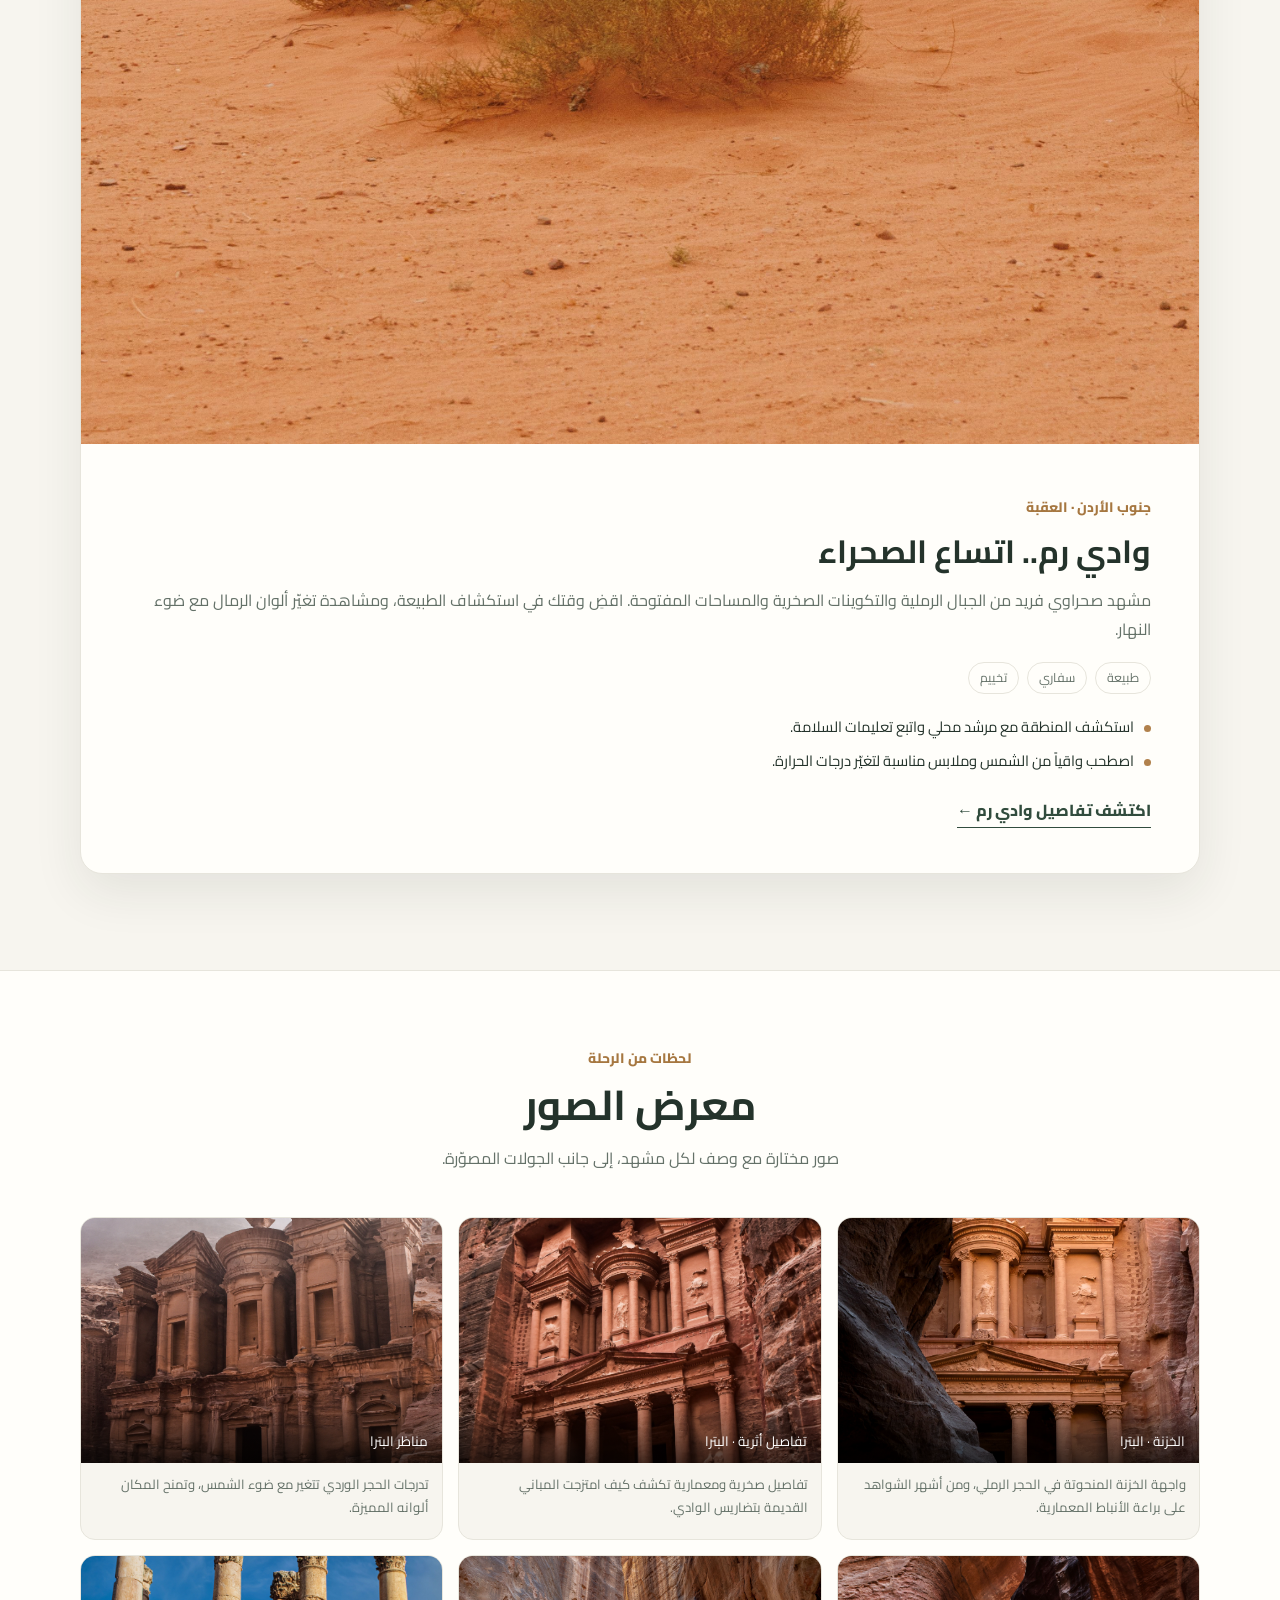
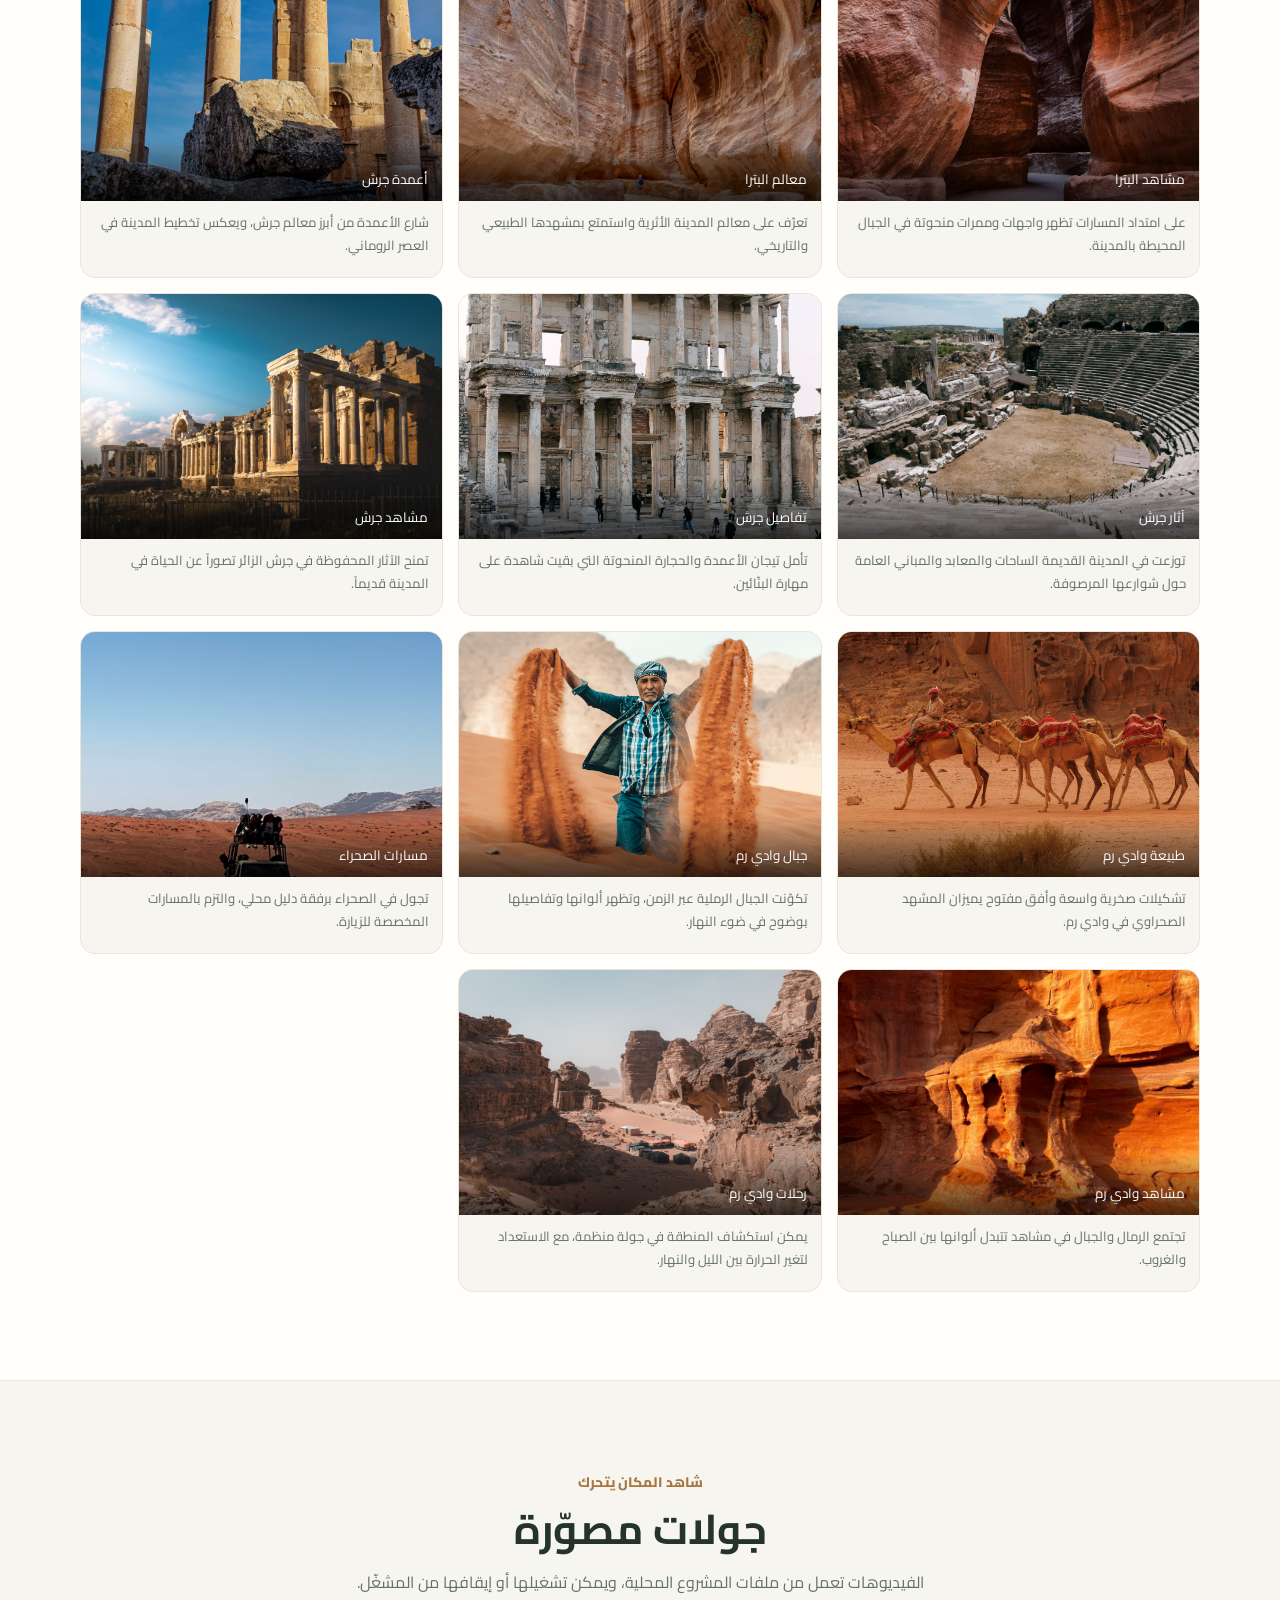
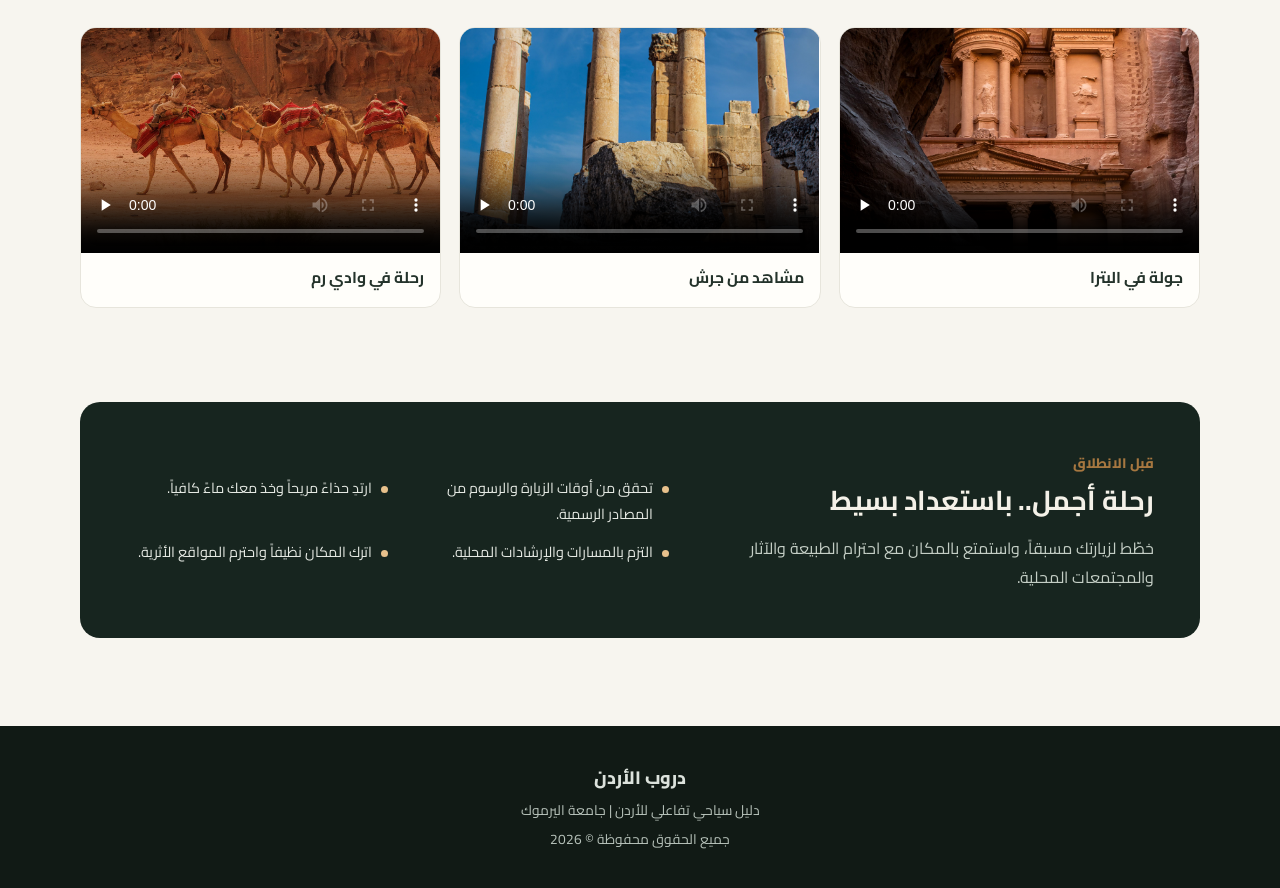
==== commit 2c45289c: "Project Modification" ====
--- a/index.html
+++ b/index.html
@@ -64,8 +64,8 @@
             justify-content: space-between;
             gap: 24px;
         }
-        .brand { display: inline-flex; align-items: center; gap: 11px; text-decoration: none; font-weight: 800; font-size: 1.2rem; }
-        .brand-mark { width: 42px; height: 42px; display: grid; place-items: center; }
+        .brand { display: inline-flex; align-items: center; gap: 11px; text-decoration: none; font-weight: 800; font-size: 1.2rem; white-space: nowrap; }
+        .brand-mark { width: 46px; height: 46px; display: grid; place-items: center; flex: 0 0 46px; }
         .brand-mark svg { display: block; width: 100%; height: 100%; }
         .nav-links {
             display: none; position: absolute; top: 72px; right: max(20px, calc((100vw - 1120px) / 2));
@@ -74,9 +74,9 @@
             gap: 4px; box-shadow: var(--shadow);
         }
         .nav-links.open { display: flex; }
-        .nav-links a { color: rgba(255,255,255,.9); text-decoration: none; font-size: .92rem; padding: 9px 11px; border-radius: 9px; }
+        .nav-links a { color: rgba(255,255,255,.9); text-decoration: none; font-size: .92rem; padding: 9px 11px; border-radius: 9px; text-align: start; }
         .nav-links a:hover { color: #f3cf9c; background: rgba(255,255,255,.08); }
-        .theme-button {
+        .theme-button, .language-button {
             border: 1px solid rgba(255,255,255,.42); border-radius: 999px;
             background: rgba(15,24,19,.28); color: white; cursor: pointer;
             padding: 8px 14px; white-space: nowrap;
@@ -94,7 +94,7 @@
             align-items: center;
             overflow: hidden;
             color: white;
-            background: #26382e url("Project/Media/Images/Wadi%20Rum.JPG/Wadi%20Rum%201.jpg") center 52% / cover no-repeat;
+            background: #26382e url("Media/Images/Wadi%20Rum.JPG/Wadi%20Rum%201.jpg") center 52% / cover no-repeat;
         }
         .hero::before {
             content: ""; position: absolute; inset: 0;
@@ -113,7 +113,11 @@
             border: 4px solid rgba(255,255,255,.84); border-bottom: 0;
             border-radius: 22px 22px 0 0; box-shadow: 0 20px 48px rgba(0,0,0,.42);
         }
-        .hero-content { position: relative; z-index: 3; padding-top: 70px; max-width: 720px; }
+        .hero-content {
+            position: relative; z-index: 3; padding-top: 70px;
+            width: min(620px, calc(100% - 420px)); max-width: 720px;
+            margin-left: auto; margin-right: 0;
+        }
         .eyebrow { color: var(--sand); font-size: .88rem; font-weight: 700; letter-spacing: .04em; }
         .hero h1 { margin: 13px 0 12px; font-size: clamp(2.4rem, 6vw, 4.7rem); line-height: 1.25; }
         .hero p { color: rgba(255,255,255,.86); font-size: 1.08rem; max-width: 620px; margin: 0 0 28px; }
@@ -146,16 +150,15 @@
 
         .places { padding-bottom: 96px; }
         .place-card {
-            display: grid; grid-template-columns: minmax(0, 1fr) minmax(0, 1fr);
+            display: grid; grid-template-columns: 1fr;
             margin-top: 28px; background: var(--surface); border: 1px solid var(--line);
             border-radius: 22px; overflow: hidden; box-shadow: var(--shadow);
         }
-        .place-card:nth-child(even) .place-visual { order: 2; }
         .place-visual { min-height: 420px; position: relative; background: #9c8060; }
         .place-visual > img { display: block; width: 100%; height: 100%; min-height: 420px; object-fit: cover; }
         .place-count {
             position: absolute; top: 20px; right: 20px; border-radius: 999px;
-            padding: 5px 13px; background: rgba(20,30,24,.75); color: white; font-size: .8rem;
+            padding: 5px 13px; background: rgba(20,30,24,.75); color: white; font-size: .8rem; text-align: start;
         }
         .place-copy { padding: clamp(26px, 4vw, 48px); align-self: center; }
         .place-copy h3 { font-size: clamp(1.55rem, 3vw, 2rem); margin: 7px 0 12px; line-height: 1.45; }
@@ -187,7 +190,7 @@
         }
         .gallery-item img { width: 100%; height: 100%; object-fit: cover; display: block; transition: transform .35s; }
         .gallery-item:hover img { transform: scale(1.055); }
-        .gallery-item span { position: absolute; inset: auto 0 0; padding: 27px 14px 10px; text-align: right; color: white; background: linear-gradient(transparent, rgba(0,0,0,.68)); font-size: .84rem; }
+        .gallery-item span { position: absolute; inset: auto 0 0; padding: 27px 14px 10px; text-align: start; color: white; background: linear-gradient(transparent, rgba(0,0,0,.68)); font-size: .84rem; }
         .gallery-card figcaption { min-height: 76px; padding: 10px 13px 13px; color: var(--muted); font-size: .82rem; line-height: 1.75; }
 
         .videos { padding: 86px 0 94px; }
@@ -229,16 +232,36 @@
         .lightbox-prev { right: 20px; top: 50%; }
         .lightbox-next { left: 20px; top: 50%; }
         .lightbox-control:hover { background: rgba(255,255,255,.25); }
+        html[data-language="en"] .brand > span:last-child,
+        html[data-language="en"] .nav-links a,
+        html[data-language="en"] .theme-button,
+        html[data-language="en"] .language-button,
+        html[data-language="en"] .menu-button,
+        html[data-language="en"] .hero-content,
+        html[data-language="en"] .fact,
+        html[data-language="en"] .intro,
+        html[data-language="en"] .place-count,
+        html[data-language="en"] .place-copy,
+        html[data-language="en"] .gallery-section .section-heading,
+        html[data-language="en"] .gallery-item span,
+        html[data-language="en"] .gallery-card figcaption,
+        html[data-language="en"] .gallery-back,
+        html[data-language="en"] .gallery-reset,
+        html[data-language="en"] .videos .section-heading,
+        html[data-language="en"] .video-card h3,
+        html[data-language="en"] .visit-note > div,
+        html[data-language="en"] .visit-list div,
+        html[data-language="en"] footer,
+        html[data-language="en"] .lightbox-caption { direction: ltr; }
 
         @media (max-width: 780px) {
             .topbar-actions { display: flex; align-items: center; gap: 8px; }
-            .theme-button { padding: 7px 11px; }
+            .theme-button, .language-button { padding: 7px 11px; }
             .hero { min-height: 610px; }
             .hero-flag { top: 33%; left: 2%; width: min(53vw, 400px); }
             .hero-portrait { left: 8%; width: min(34vw, 265px); height: 58%; }
+            .hero-content { width: calc(100% - min(34vw, 285px) - 64px); margin-right: 0; margin-left: auto; }
             .quick-facts { margin-top: -38px; }
-            .place-card { grid-template-columns: 1fr; }
-            .place-card:nth-child(even) .place-visual { order: 0; }
             .place-visual, .place-visual > img { min-height: 300px; max-height: 400px; }
             .gallery { grid-template-columns: repeat(2, 1fr); }
             .gallery-item { height: 210px; }
@@ -247,15 +270,15 @@
         }
         @media (max-width: 480px) {
             .wrap { width: min(100% - 28px, 1120px); }
-            .topbar-inner { min-height: 72px; }
-            .brand { font-size: 1rem; gap: 7px; }
-            .brand-mark { width: 36px; height: 36px; }
-            .theme-button { font-size: .78rem; padding: 6px 9px; }
-            .menu-button { font-size: .83rem; padding: 6px 9px; }
+            .topbar-inner { min-height: 72px; gap: 6px; }
+            .topbar-actions { gap: 4px; }
+            .brand { font-size: .88rem; gap: 5px; }
+            .brand-mark { width: 40px; height: 40px; flex-basis: 40px; }
+            .theme-button, .language-button, .menu-button { font-size: .72rem; padding: 4px 6px; }
             .hero { min-height: 570px; }
             .hero-flag { top: auto; bottom: 4%; left: 1%; width: 57vw; opacity: .7; }
             .hero-portrait { left: 7%; width: 38vw; height: 46%; }
-            .hero-content { width: 68%; margin-right: 0; margin-left: auto; }
+            .hero-content { width: calc(100% - 38vw - 48px); margin-right: 0; margin-left: auto; }
             .hero h1 { font-size: clamp(1.9rem, 7.7vw, 2.2rem); }
             .hero p { font-size: .96rem; }
             .hero-note { display: block; margin: 13px 0 0; }
@@ -270,6 +293,11 @@
             .lightbox-prev { right: 8px; }
             .lightbox-next { left: 8px; }
         }
+        @media (max-width: 360px) {
+            .theme-button span { display: none; }
+            .brand { font-size: .82rem; }
+            .brand-mark { width: 36px; height: 36px; flex-basis: 36px; }
+        }
         @media (prefers-reduced-motion: reduce) {
             *, *::before, *::after { scroll-behavior: auto !important; transition-duration: .01ms !important; }
         }
@@ -282,10 +310,11 @@
                 <a class="brand" href="#home" aria-label="دروب الأردن - الرئيسية">
                     <span class="brand-mark" aria-hidden="true">
                         <svg viewBox="0 0 48 48" fill="none" xmlns="http://www.w3.org/2000/svg">
-                            <circle cx="24" cy="24" r="21" fill="#17251f" stroke="#eac28a" stroke-width="2"/>
-                            <path d="m8 31 8-11 7 8 6-9 11 13" stroke="#fff" stroke-width="2.4" stroke-linecap="round" stroke-linejoin="round"/>
-                            <path d="M11 36h26M20 36c1-4-2-5 0-8m5 8c2-3-1-5 2-8" stroke="#eac28a" stroke-width="2" stroke-linecap="round"/>
-                            <circle cx="29" cy="13" r="2.2" fill="#c8102e"/>
+                            <rect x="2" y="2" width="44" height="44" rx="13" fill="#17251f" stroke="#eac28a" stroke-width="1.8"/>
+                            <path d="M9 36h30M12 36V23h24v13M16 23v-5h16v5" stroke="#fff" stroke-width="1.8" stroke-linecap="round" stroke-linejoin="round"/>
+                            <path d="M18 18a6 6 0 0 1 12 0M21 36v-6a3 3 0 0 1 6 0v6" stroke="#eac28a" stroke-width="1.8" stroke-linecap="round"/>
+                            <path d="M24 42c-4-2 4-3 0-6" stroke="#eac28a" stroke-width="1.8" stroke-linecap="round"/>
+                            <circle cx="34" cy="14" r="2" fill="#c8102e"/>
                         </svg>
                     </span>
                     <span>دروب الأردن</span>
@@ -298,6 +327,7 @@
                 </nav>
                 <div class="topbar-actions">
                     <button class="theme-button" id="themeToggle" type="button" aria-label="تفعيل الوضع الداكن">☾ <span>الوضع الداكن</span></button>
+                    <button class="language-button" id="languageToggle" type="button" aria-label="Switch language">EN · English</button>
                     <button class="menu-button" id="menuToggle" type="button" aria-expanded="false" aria-controls="mainNav">القائمة</button>
                 </div>
             </div>
@@ -312,7 +342,7 @@
                 <path d="M140 240 165.9 245.9 163.5 281.3 198.5 286.6 169.3 306.7 186.9 337.4 153 327.2 140 360 127 327.2 93.1 337.4 110.7 306.7 81.5 286.6 116.5 281.3 114.1 245.9Z" fill="#fff"/>
             </g>
         </svg>
-        <img class="hero-portrait" src="Project/Media/Images/King%20Abdullah%20II.jpg" alt="جلالة الملك عبدالله الثاني ابن الحسين">
+        <img class="hero-portrait" src="Media/Images/King%20Abdullah%20II.jpg" alt="جلالة الملك عبدالله الثاني ابن الحسين">
         <div class="wrap hero-content">
             <span class="eyebrow">حكاية أرضٍ لا تشبه سواها</span>
             <h1>اكتشف الأردن<br>خطوةً بعد خطوة</h1>
@@ -342,7 +372,7 @@
         <section class="places wrap" aria-label="الوجهات السياحية">
             <article class="place-card" id="petra" data-place="petra">
                 <div class="place-visual">
-                    <img src="Project/Media/Images/Petra.JPG/Petra%201.jpg" alt="الخزنة المنحوتة في صخور البترا" loading="lazy">
+                    <img src="Media/Images/Petra.JPG/Petra%201.jpg" alt="الخزنة المنحوتة في صخور البترا" loading="lazy">
                     <span class="place-count">١ / ٣ — معلم أثري</span>
                 </div>
                 <div class="place-copy">
@@ -360,7 +390,7 @@
 
             <article class="place-card" id="jerash" data-place="jerash">
                 <div class="place-visual">
-                    <img src="Project/Media/Images/Roman%20Columns.JPG/Roman%20Columns%201.jpg" alt="أعمدة أثرية في مدينة جرش" loading="lazy">
+                    <img src="Media/Images/Roman%20Columns.JPG/Roman%20Columns%201.jpg" alt="أعمدة أثرية في مدينة جرش" loading="lazy">
                     <span class="place-count">٢ / ٣ — مدينة أثرية</span>
                 </div>
                 <div class="place-copy">
@@ -378,7 +408,7 @@
 
             <article class="place-card" id="wadirum" data-place="wadirum">
                 <div class="place-visual">
-                    <img src="Project/Media/Images/Wadi%20Rum.JPG/Wadi%20Rum%201.jpg" alt="جمال الصحراء والجبال الرملية في وادي رم" loading="lazy">
+                    <img src="Media/Images/Wadi%20Rum.JPG/Wadi%20Rum%201.jpg" alt="جمال الصحراء والجبال الرملية في وادي رم" loading="lazy">
                     <span class="place-count">٣ / ٣ — محمية طبيعية</span>
                 </div>
                 <div class="place-copy">
@@ -408,59 +438,59 @@
                 </div>
                 <div class="gallery">
                     <figure class="gallery-card" data-place="petra">
-                        <button class="gallery-item" type="button" data-place="petra" data-caption="الخزنة — البترا"><img src="Project/Media/Images/Petra.JPG/Petra%201.jpg" alt="الخزنة في البترا" loading="lazy"><span>الخزنة · البترا</span></button>
+                        <button class="gallery-item" type="button" data-place="petra" data-caption="الخزنة — البترا"><img src="Media/Images/Petra.JPG/Petra%201.jpg" alt="الخزنة في البترا" loading="lazy"><span>الخزنة · البترا</span></button>
                         <figcaption>واجهة الخزنة المنحوتة في الحجر الرملي، ومن أشهر الشواهد على براعة الأنباط المعمارية.</figcaption>
                     </figure>
                     <figure class="gallery-card" data-place="petra">
-                        <button class="gallery-item" type="button" data-place="petra" data-caption="تفاصيل من البترا"><img src="Project/Media/Images/Petra.JPG/Petra%202.jpg" alt="تفاصيل أثرية من البترا" loading="lazy"><span>تفاصيل أثرية · البترا</span></button>
+                        <button class="gallery-item" type="button" data-place="petra" data-caption="تفاصيل من البترا"><img src="Media/Images/Petra.JPG/Petra%202.jpg" alt="تفاصيل أثرية من البترا" loading="lazy"><span>تفاصيل أثرية · البترا</span></button>
                         <figcaption>تفاصيل صخرية ومعمارية تكشف كيف امتزجت المباني القديمة بتضاريس الوادي.</figcaption>
                     </figure>
                     <figure class="gallery-card" data-place="petra">
-                        <button class="gallery-item" type="button" data-place="petra" data-caption="مناظر البترا"><img src="Project/Media/Images/Petra.JPG/Petra%203.jpg" alt="منظر من البترا" loading="lazy"><span>مناظر البترا</span></button>
+                        <button class="gallery-item" type="button" data-place="petra" data-caption="مناظر البترا"><img src="Media/Images/Petra.JPG/Petra%203.jpg" alt="منظر من البترا" loading="lazy"><span>مناظر البترا</span></button>
                         <figcaption>تدرجات الحجر الوردي تتغير مع ضوء الشمس، وتمنح المكان ألوانه المميزة.</figcaption>
                     </figure>
                     <figure class="gallery-card" data-place="petra">
-                        <button class="gallery-item" type="button" data-place="petra" data-caption="مشاهد من البترا"><img src="Project/Media/Images/Petra.JPG/Petra%204.jpg" alt="مشاهد أثرية من البترا" loading="lazy"><span>مشاهد البترا</span></button>
+                        <button class="gallery-item" type="button" data-place="petra" data-caption="مشاهد من البترا"><img src="Media/Images/Petra.JPG/Petra%204.jpg" alt="مشاهد أثرية من البترا" loading="lazy"><span>مشاهد البترا</span></button>
                         <figcaption>على امتداد المسارات تظهر واجهات وممرات منحوتة في الجبال المحيطة بالمدينة.</figcaption>
                     </figure>
                     <figure class="gallery-card" data-place="petra">
-                        <button class="gallery-item" type="button" data-place="petra" data-caption="معالم البترا"><img src="Project/Media/Images/Petra.JPG/Petra%205.jpg" alt="معالم من مدينة البترا" loading="lazy"><span>معالم البترا</span></button>
+                        <button class="gallery-item" type="button" data-place="petra" data-caption="معالم البترا"><img src="Media/Images/Petra.JPG/Petra%205.jpg" alt="معالم من مدينة البترا" loading="lazy"><span>معالم البترا</span></button>
                         <figcaption>تعرّف على معالم المدينة الأثرية واستمتع بمشهدها الطبيعي والتاريخي.</figcaption>
                     </figure>
                     <figure class="gallery-card" data-place="jerash">
-                        <button class="gallery-item" type="button" data-place="jerash" data-caption="أعمدة جرش"><img src="Project/Media/Images/Roman%20Columns.JPG/Roman%20Columns%201.jpg" alt="أعمدة جرش الرومانية" loading="lazy"><span>أعمدة جرش</span></button>
+                        <button class="gallery-item" type="button" data-place="jerash" data-caption="أعمدة جرش"><img src="Media/Images/Roman%20Columns.JPG/Roman%20Columns%201.jpg" alt="أعمدة جرش الرومانية" loading="lazy"><span>أعمدة جرش</span></button>
                         <figcaption>شارع الأعمدة من أبرز معالم جرش، ويعكس تخطيط المدينة في العصر الروماني.</figcaption>
                     </figure>
                     <figure class="gallery-card" data-place="jerash">
-                        <button class="gallery-item" type="button" data-place="jerash" data-caption="آثار جرش"><img src="Project/Media/Images/Roman%20Columns.JPG/Roman%20Columns%202.jpg" alt="آثار مدينة جرش" loading="lazy"><span>آثار جرش</span></button>
+                        <button class="gallery-item" type="button" data-place="jerash" data-caption="آثار جرش"><img src="Media/Images/Roman%20Columns.JPG/Roman%20Columns%202.jpg" alt="آثار مدينة جرش" loading="lazy"><span>آثار جرش</span></button>
                         <figcaption>توزعت في المدينة القديمة الساحات والمعابد والمباني العامة حول شوارعها المرصوفة.</figcaption>
                     </figure>
                     <figure class="gallery-card" data-place="jerash">
-                        <button class="gallery-item" type="button" data-place="jerash" data-caption="تفاصيل من جرش"><img src="Project/Media/Images/Roman%20Columns.JPG/Roman%20Columns%203.jpg" alt="تفاصيل معمارية من جرش" loading="lazy"><span>تفاصيل جرش</span></button>
+                        <button class="gallery-item" type="button" data-place="jerash" data-caption="تفاصيل من جرش"><img src="Media/Images/Roman%20Columns.JPG/Roman%20Columns%203.jpg" alt="تفاصيل معمارية من جرش" loading="lazy"><span>تفاصيل جرش</span></button>
                         <figcaption>تأمل تيجان الأعمدة والحجارة المنحوتة التي بقيت شاهدة على مهارة البنّائين.</figcaption>
                     </figure>
                     <figure class="gallery-card" data-place="jerash">
-                        <button class="gallery-item" type="button" data-place="jerash" data-caption="مشاهد من جرش"><img src="Project/Media/Images/Roman%20Columns.JPG/Roman%20Columns%204.jpg" alt="مشهد أثري في جرش" loading="lazy"><span>مشاهد جرش</span></button>
+                        <button class="gallery-item" type="button" data-place="jerash" data-caption="مشاهد من جرش"><img src="Media/Images/Roman%20Columns.JPG/Roman%20Columns%204.jpg" alt="مشهد أثري في جرش" loading="lazy"><span>مشاهد جرش</span></button>
                         <figcaption>تمنح الآثار المحفوظة في جرش الزائر تصوراً عن الحياة في المدينة قديماً.</figcaption>
                     </figure>
                     <figure class="gallery-card" data-place="wadirum">
-                        <button class="gallery-item" type="button" data-place="wadirum" data-caption="طبيعة وادي رم"><img src="Project/Media/Images/Wadi%20Rum.JPG/Wadi%20Rum%201.jpg" alt="منظر صحراوي في وادي رم" loading="lazy"><span>طبيعة وادي رم</span></button>
+                        <button class="gallery-item" type="button" data-place="wadirum" data-caption="طبيعة وادي رم"><img src="Media/Images/Wadi%20Rum.JPG/Wadi%20Rum%201.jpg" alt="منظر صحراوي في وادي رم" loading="lazy"><span>طبيعة وادي رم</span></button>
                         <figcaption>تشكيلات صخرية واسعة وأفق مفتوح يميزان المشهد الصحراوي في وادي رم.</figcaption>
                     </figure>
                     <figure class="gallery-card" data-place="wadirum">
-                        <button class="gallery-item" type="button" data-place="wadirum" data-caption="جبال وادي رم"><img src="Project/Media/Images/Wadi%20Rum.JPG/Wadi%20Rum%202.jpg" alt="جبال وادي رم" loading="lazy"><span>جبال وادي رم</span></button>
+                        <button class="gallery-item" type="button" data-place="wadirum" data-caption="جبال وادي رم"><img src="Media/Images/Wadi%20Rum.JPG/Wadi%20Rum%202.jpg" alt="جبال وادي رم" loading="lazy"><span>جبال وادي رم</span></button>
                         <figcaption>تكوّنت الجبال الرملية عبر الزمن، وتظهر ألوانها وتفاصيلها بوضوح في ضوء النهار.</figcaption>
                     </figure>
                     <figure class="gallery-card" data-place="wadirum">
-                        <button class="gallery-item" type="button" data-place="wadirum" data-caption="مسارات الصحراء"><img src="Project/Media/Images/Wadi%20Rum.JPG/Wadi%20Rum%203.jpg" alt="مسارات الصحراء في وادي رم" loading="lazy"><span>مسارات الصحراء</span></button>
+                        <button class="gallery-item" type="button" data-place="wadirum" data-caption="مسارات الصحراء"><img src="Media/Images/Wadi%20Rum.JPG/Wadi%20Rum%203.jpg" alt="مسارات الصحراء في وادي رم" loading="lazy"><span>مسارات الصحراء</span></button>
                         <figcaption>تجول في الصحراء برفقة دليل محلي، والتزم بالمسارات المخصصة للزيارة.</figcaption>
                     </figure>
                     <figure class="gallery-card" data-place="wadirum">
-                        <button class="gallery-item" type="button" data-place="wadirum" data-caption="مشاهد من وادي رم"><img src="Project/Media/Images/Wadi%20Rum.JPG/Wadi%20Rum%204.jpg" alt="مشهد من وادي رم" loading="lazy"><span>مشاهد وادي رم</span></button>
+                        <button class="gallery-item" type="button" data-place="wadirum" data-caption="مشاهد من وادي رم"><img src="Media/Images/Wadi%20Rum.JPG/Wadi%20Rum%204.jpg" alt="مشهد من وادي رم" loading="lazy"><span>مشاهد وادي رم</span></button>
                         <figcaption>تجتمع الرمال والجبال في مشاهد تتبدل ألوانها بين الصباح والغروب.</figcaption>
                     </figure>
                     <figure class="gallery-card" data-place="wadirum">
-                        <button class="gallery-item" type="button" data-place="wadirum" data-caption="رحلات في وادي رم"><img src="Project/Media/Images/Wadi%20Rum.JPG/Wadi%20Rum%205.jpg" alt="رحلة في صحراء وادي رم" loading="lazy"><span>رحلات وادي رم</span></button>
+                        <button class="gallery-item" type="button" data-place="wadirum" data-caption="رحلات في وادي رم"><img src="Media/Images/Wadi%20Rum.JPG/Wadi%20Rum%205.jpg" alt="رحلة في صحراء وادي رم" loading="lazy"><span>رحلات وادي رم</span></button>
                         <figcaption>يمكن استكشاف المنطقة في جولة منظمة، مع الاستعداد لتغير الحرارة بين الليل والنهار.</figcaption>
                     </figure>
                 </div>
@@ -476,23 +506,23 @@
                 </div>
                 <div class="video-grid">
                     <article class="video-card" data-place="petra">
-                        <video controls preload="none" playsinline poster="Project/Media/Images/Petra.JPG/Petra%201.jpg">
-                            <source src="Project/Media/Videos/Petra.MP4/Petra%20move.mp4" type="video/mp4">
-                            عذراً، متصفحك لا يدعم تشغيل الفيديو.
+                        <video controls preload="none" playsinline poster="Media/Images/Petra.JPG/Petra%201.jpg">
+                            <source src="Media/Videos/Petra.MP4/Petra%20move.mp4" type="video/mp4">
+                            <span class="video-fallback">عذراً، متصفحك لا يدعم تشغيل الفيديو.</span>
                         </video>
                         <h3>جولة في البترا</h3>
                     </article>
                     <article class="video-card" data-place="jerash">
-                        <video controls preload="none" playsinline poster="Project/Media/Images/Roman%20Columns.JPG/Roman%20Columns%201.jpg">
-                            <source src="Project/Media/Videos/Roman%20Columns.MP4/Roman%20Columns%20move.mp4" type="video/mp4">
-                            عذراً، متصفحك لا يدعم تشغيل الفيديو.
+                        <video controls preload="none" playsinline poster="Media/Images/Roman%20Columns.JPG/Roman%20Columns%201.jpg">
+                            <source src="Media/Videos/Roman%20Columns.MP4/Roman%20Columns%20move.mp4" type="video/mp4">
+                            <span class="video-fallback">عذراً، متصفحك لا يدعم تشغيل الفيديو.</span>
                         </video>
                         <h3>مشاهد من جرش</h3>
                     </article>
                     <article class="video-card" data-place="wadirum">
-                        <video controls preload="none" playsinline poster="Project/Media/Images/Wadi%20Rum.JPG/Wadi%20Rum%201.jpg">
-                            <source src="Project/Media/Videos/Wadi%20Rum.MP4/Wadi%20Rum%20move.mp4" type="video/mp4">
-                            عذراً، متصفحك لا يدعم تشغيل الفيديو.
+                        <video controls preload="none" playsinline poster="Media/Images/Wadi%20Rum.JPG/Wadi%20Rum%201.jpg">
+                            <source src="Media/Videos/Wadi%20Rum.MP4/Wadi%20Rum%20move.mp4" type="video/mp4">
+                            <span class="video-fallback">عذراً، متصفحك لا يدعم تشغيل الفيديو.</span>
                         </video>
                         <h3>رحلة في وادي رم</h3>
                     </article>
@@ -538,13 +568,19 @@
         const themeLabel = themeToggle.querySelector("span");
         const themeColor = document.querySelector('meta[name="theme-color"]');
         const storedTheme = localStorage.getItem("jordan-guide-theme");
+        const storedLanguage = localStorage.getItem("jordan-guide-language");
+        let currentLanguage = storedLanguage === "en" ? "en" : "ar";
         if (storedTheme === "dark") document.documentElement.dataset.theme = "dark";
 
         function updateThemeButton() {
             const isDark = document.documentElement.dataset.theme === "dark";
             themeToggle.firstChild.textContent = isDark ? "☀ " : "☾ ";
-            themeLabel.textContent = isDark ? "الوضع الفاتح" : "الوضع الداكن";
-            themeToggle.setAttribute("aria-label", isDark ? "تفعيل الوضع الفاتح" : "تفعيل الوضع الداكن");
+            themeLabel.textContent = currentLanguage === "ar"
+                ? (isDark ? "الوضع الفاتح" : "الوضع الداكن")
+                : (isDark ? "Light mode" : "Dark mode");
+            themeToggle.setAttribute("aria-label", currentLanguage === "ar"
+                ? (isDark ? "تفعيل الوضع الفاتح" : "تفعيل الوضع الداكن")
+                : (isDark ? "Switch to light mode" : "Switch to dark mode"));
             themeColor.content = isDark ? "#101826" : "#f7f5ef";
         }
         updateThemeButton();
@@ -554,6 +590,204 @@
             if (!isDark) document.documentElement.removeAttribute("data-theme");
             localStorage.setItem("jordan-guide-theme", isDark ? "dark" : "light");
             updateThemeButton();
+        });
+
+        const englishText = {
+            ".brand > span:last-child": ["Jordan Trails"],
+            ".nav-links a": ["Home", "The Rose City of Petra - Ma'an", "Roman Columns - Jerash", "Wadi Rum - Aqaba"],
+            ".menu-button": ["Menu"],
+            ".hero .eyebrow": ["A land like no other"],
+            ".hero p": ["From Petra's rose-colored passages to Jerash's ancient columns and Wadi Rum's vast sands, discover a journey through history, nature, and wonder."],
+            ".hero-note": ["Three destinations, countless stories"],
+            ".fact strong": ["Petra", "Jerash", "Wadi Rum"],
+            ".fact span": ["The Nabataean rose city", "Roman heritage", "Desert skies and stars"],
+            ".intro .section-kicker": ["Destinations worth discovering"],
+            ".intro h2": ["Three stops in the heart of Jordan"],
+            ".intro p": ["Choose a destination, discover its highlights, then enjoy photos and videos included with the project."],
+            ".place-card .section-kicker": ["Southern Jordan · Ma'an", "Northern Jordan · Jerash", "Southern Jordan · Aqaba"],
+            ".place-count": ["1 / 3 — Archaeological site", "2 / 3 — Ancient city", "3 / 3 — Nature reserve"],
+            ".place-card h3": ["Petra, the Rose City", "Jerash, a living Roman story", "Wadi Rum, the open desert"],
+            ".place-card .place-copy > p": [
+                "A historic Nabataean city carved into sandstone, Petra is one of the world's best-known archaeological sites. The visit begins at the Siq and ends before the magnificent Treasury.",
+                "Jerash's ruins reveal a prominent Roman city of paved streets, plazas, temples, and theaters. Its columns and stonework tell the story of the region's long history.",
+                "A remarkable desert landscape of sandstone mountains, rock formations, and open spaces. Explore the scenery and watch the sands change color in the daylight."
+            ],
+            ".place-card .tag": ["Archaeology", "World heritage", "Walking trails", "Roman ruins", "Historic route", "Culture", "Nature", "Safari", "Camping"],
+            ".place-card .highlights li": [
+                "Explore the Siq, Treasury, Monastery, and Royal Tombs.",
+                "Allow plenty of time to walk; wear comfortable shoes and bring water.",
+                "Visit the Oval Plaza, Colonnaded Street, and the theaters.",
+                "Look for carvings and architectural details throughout the site.",
+                "Explore with a local guide and follow safety instructions.",
+                "Bring sun protection and clothing for changing temperatures."
+            ],
+            ".place-card .media-link": ["Explore Petra →", "Explore Jerash →", "Explore Wadi Rum →"],
+            ".gallery-section .section-kicker": ["Moments from the journey"],
+            "#galleryReset": ["Show all destinations"],
+            ".gallery-item span": [
+                "The Treasury · Petra", "Petra details", "Petra landscapes", "Petra scenes", "Petra landmarks",
+                "Jerash columns", "Jerash ruins", "Jerash details", "Jerash scenes",
+                "Wadi Rum landscape", "Wadi Rum mountains", "Desert trails", "Wadi Rum scenes", "Wadi Rum journeys"
+            ],
+            ".gallery-card figcaption": [
+                "The Treasury's sandstone facade is one of the best-known examples of Nabataean architecture.",
+                "Rock-carved details show how ancient buildings blend with the valley landscape.",
+                "The rose-colored stone changes with the sunlight, giving Petra its distinctive hues.",
+                "Carved facades and passages appear along the paths through the surrounding mountains.",
+                "Discover the city's archaeological landmarks and its natural setting.",
+                "The Colonnaded Street is a signature landmark reflecting Jerash's Roman-era urban plan.",
+                "Plazas, temples, and public buildings once surrounded the paved streets of the ancient city.",
+                "Notice the capitals and carved stones that showcase the builders' craftsmanship.",
+                "Jerash's preserved ruins offer a glimpse of life in the city in ancient times.",
+                "Wide rock formations and an open horizon define Wadi Rum's desert landscape.",
+                "Sandstone mountains reveal their colors and details in the daylight.",
+                "Explore the desert with a local guide and stay on designated routes.",
+                "Sand and mountains meet in scenes that change color from morning to sunset.",
+                "Take an organized tour and prepare for temperature changes between day and night."
+            ],
+            ".videos .section-kicker": ["See the places in motion"],
+            ".videos .section-heading h2": ["Video tours"],
+            ".videos .section-heading p": ["Videos are linked to local project files and can be played or paused using the player."],
+            ".video-fallback": [
+                "Sorry, your browser does not support video playback.",
+                "Sorry, your browser does not support video playback.",
+                "Sorry, your browser does not support video playback."
+            ],
+            ".video-card h3": ["A tour of Petra", "Scenes from Jerash", "A journey through Wadi Rum"],
+            ".visit-note .section-kicker": ["Before you set out"],
+            ".visit-note h2": ["A better trip starts with a little preparation"],
+            ".visit-note p": ["Plan ahead and enjoy each place while respecting nature, historic sites, and local communities."],
+            ".visit-list div": [
+                "Check visiting hours and fees through official sources.",
+                "Wear comfortable shoes and bring enough water.",
+                "Follow local routes and guidance.",
+                "Leave the area clean and respect archaeological sites."
+            ],
+            "footer p": ["Jordan Trails", "Interactive Jordan Travel Guide | Yarmouk University", "All rights reserved © 2026"]
+        };
+        const originalText = new Map();
+        const englishCaptions = [
+            "The Treasury — Petra", "Petra details", "Petra landscapes", "Petra scenes", "Petra landmarks",
+            "Jerash columns", "Jerash ruins", "Jerash details", "Jerash scenes",
+            "Wadi Rum landscape", "Wadi Rum mountains", "Desert trails", "Wadi Rum scenes", "Wadi Rum journeys"
+        ];
+        const englishAltText = [
+            "The Treasury in Petra", "Archaeological details in Petra", "A view of Petra", "Archaeological scenes in Petra", "Landmarks in Petra",
+            "Roman columns in Jerash", "Ruins of Jerash", "Architectural details in Jerash", "An archaeological scene in Jerash",
+            "A desert view in Wadi Rum", "Mountains in Wadi Rum", "Desert trails in Wadi Rum", "A scene in Wadi Rum", "A trip through Wadi Rum"
+        ];
+        const englishDestinationAlt = [
+            "The Treasury carved into Petra's rock",
+            "Ancient columns in Jerash",
+            "Desert mountains in Wadi Rum"
+        ];
+        const localizedDirectionSelectors = [
+            ".brand > span:last-child", ".nav-links a", ".theme-button", ".language-button", ".menu-button",
+            ".hero-content", ".fact", ".intro", ".place-count", ".place-copy", ".gallery-section .section-heading",
+            ".gallery-item span", ".gallery-card figcaption", ".gallery-back", ".gallery-reset",
+            ".videos .section-heading", ".video-card h3", ".visit-note > div", ".visit-list div", "footer", ".lightbox-caption"
+        ];
+
+        function rememberOriginal(element) {
+            if (!originalText.has(element)) originalText.set(element, element.innerHTML);
+        }
+
+        function updateTextDirections(language) {
+            const direction = language === "en" ? "ltr" : "rtl";
+            localizedDirectionSelectors.forEach(selector => {
+                document.querySelectorAll(selector).forEach(element => { element.dir = direction; });
+            });
+        }
+
+        function setLanguage(language) {
+            currentLanguage = language;
+            document.documentElement.lang = language;
+            document.documentElement.dir = "rtl";
+            document.documentElement.dataset.language = language;
+            localStorage.setItem("jordan-guide-language", language);
+            document.querySelectorAll(".gallery-item").forEach(item => {
+                if (!item.dataset.arCaption) item.dataset.arCaption = item.dataset.caption;
+                if (!item.dataset.arAlt) item.dataset.arAlt = item.querySelector("img").alt;
+            });
+            document.querySelectorAll(".place-visual img").forEach(image => {
+                if (!image.dataset.arAlt) image.dataset.arAlt = image.alt;
+            });
+
+            if (language === "en") {
+                Object.entries(englishText).forEach(([selector, values]) => {
+                    document.querySelectorAll(selector).forEach((element, index) => {
+                        if (values[index] === undefined) return;
+                        rememberOriginal(element);
+                        element.textContent = values[index];
+                    });
+                });
+                const heroTitle = document.querySelector(".hero h1");
+                rememberOriginal(heroTitle);
+                heroTitle.innerHTML = "Discover Jordan<br>one step at a time";
+                const heroButton = document.querySelector(".hero .button");
+                rememberOriginal(heroButton);
+                heroButton.innerHTML = 'Start your journey <span aria-hidden="true">→</span>';
+                document.querySelector('meta[name="description"]').content =
+                    "Discover Petra, Jerash, and Wadi Rum: Jordan's history, landscapes, photos, and videos.";
+                document.title = "Jordan Trails | Interactive Travel Guide";
+                document.querySelector(".brand").setAttribute("aria-label", "Jordan Trails - Home");
+                document.querySelector("nav").setAttribute("aria-label", "Main navigation");
+                document.querySelector(".quick-facts").setAttribute("aria-label", "Guide highlights");
+                document.querySelector(".places").setAttribute("aria-label", "Tourist destinations");
+                document.querySelector(".visit-note").setAttribute("aria-label", "Visiting tips");
+                document.getElementById("lightbox").setAttribute("aria-label", "Image viewer");
+                document.getElementById("lightboxClose").setAttribute("aria-label", "Close");
+                document.getElementById("lightboxPrev").setAttribute("aria-label", "Previous image");
+                document.getElementById("lightboxNext").setAttribute("aria-label", "Next image");
+                document.querySelector(".hero-portrait").alt = "King Abdullah II of Jordan";
+                document.querySelectorAll(".gallery-item").forEach((item, index) => {
+                    const image = item.querySelector("img");
+                    item.dataset.caption = englishCaptions[index];
+                    image.alt = englishAltText[index];
+                });
+                document.querySelectorAll(".place-visual img").forEach((image, index) => {
+                    image.alt = englishDestinationAlt[index];
+                });
+            } else {
+                originalText.forEach((markup, element) => { element.innerHTML = markup; });
+                document.querySelector('meta[name="description"]').content =
+                    "دليلك لاكتشاف البترا وجرش ووادي رم: تاريخ، صور، وفيديوهات من الأردن.";
+                document.title = "دروب الأردن | دليل سياحي تفاعلي";
+                document.querySelector(".brand").setAttribute("aria-label", "دروب الأردن - الرئيسية");
+                document.querySelector("nav").setAttribute("aria-label", "التنقل الرئيسي");
+                document.querySelector(".quick-facts").setAttribute("aria-label", "معلومات عن الدليل");
+                document.querySelector(".places").setAttribute("aria-label", "الوجهات السياحية");
+                document.querySelector(".visit-note").setAttribute("aria-label", "نصائح للزيارة");
+                document.getElementById("lightbox").setAttribute("aria-label", "عارض الصور");
+                document.getElementById("lightboxClose").setAttribute("aria-label", "إغلاق");
+                document.getElementById("lightboxPrev").setAttribute("aria-label", "الصورة السابقة");
+                document.getElementById("lightboxNext").setAttribute("aria-label", "الصورة التالية");
+                document.querySelector(".hero-portrait").alt = "جلالة الملك عبدالله الثاني ابن الحسين";
+                document.querySelectorAll(".gallery-item").forEach(item => {
+                    item.dataset.caption = item.dataset.arCaption;
+                    item.querySelector("img").alt = item.dataset.arAlt;
+                });
+                document.querySelectorAll(".place-visual img").forEach(image => {
+                    image.alt = image.dataset.arAlt;
+                });
+            }
+
+            document.getElementById("languageToggle").textContent =
+                language === "ar" ? "EN · English" : "AR · العربية";
+            document.getElementById("languageToggle").setAttribute(
+                "aria-label",
+                language === "ar" ? "Switch language to English" : "تغيير اللغة إلى العربية"
+            );
+            document.getElementById("menuToggle").setAttribute(
+                "aria-label",
+                language === "ar" ? "فتح قائمة التنقل" : "Open navigation menu"
+            );
+            updateTextDirections(language);
+            updateThemeButton();
+            updateGalleryLanguage();
+        }
+        document.getElementById("languageToggle").addEventListener("click", () => {
+            setLanguage(currentLanguage === "ar" ? "en" : "ar");
         });
 
         const menuToggle = document.getElementById("menuToggle");
@@ -587,46 +821,80 @@
         let returnScrollPosition = 0;
         let returnHash = "#home";
         let hasReturnPosition = false;
+        let activePlace = null;
         const galleryCopy = {
             petra: {
-                title: "البتراء الوردية — صور وشروحات",
-                description: "مدينة الأنباط المنحوتة في الحجر الرملي؛ تعرّف على السيق والخزنة والدير من خلال الصور ووصف كل مشهد والجولة المصوّرة."
+                ar: {
+                    title: "البتراء الوردية — صور وشروحات",
+                    description: "مدينة الأنباط المنحوتة في الحجر الرملي؛ تعرّف على السيق والخزنة والدير من خلال الصور ووصف كل مشهد والجولة المصوّرة."
+                },
+                en: {
+                    title: "Petra, the Rose City — Photos and Stories",
+                    description: "Explore the Nabataean city carved into sandstone through photographs, scene descriptions, and a video tour."
+                }
             },
             jerash: {
-                title: "الأعمدة الرومانية في جرش — صور وشروحات",
-                description: "شوارع مرصوفة وساحات ومعابد ومسارح رومانية؛ تعرّف على تفاصيل العمارة القديمة من خلال الصور ووصفها والجولة المصوّرة."
+                ar: {
+                    title: "الأعمدة الرومانية في جرش — صور وشروحات",
+                    description: "شوارع مرصوفة وساحات ومعابد ومسارح رومانية؛ تعرّف على تفاصيل العمارة القديمة من خلال الصور ووصفها والجولة المصوّرة."
+                },
+                en: {
+                    title: "Roman Jerash — Photos and Stories",
+                    description: "Discover paved streets, plazas, temples, and theaters through photographs, descriptions, and a video tour."
+                }
             },
             wadirum: {
-                title: "وادي رم — صور وشروحات",
-                description: "جبال رملية وتكوينات صخرية ومساحات صحراوية مفتوحة؛ اكتشف طبيعة وادي رم من خلال الصور ووصف كل مشهد والجولة المصوّرة."
+                ar: {
+                    title: "وادي رم — صور وشروحات",
+                    description: "جبال رملية وتكوينات صخرية ومساحات صحراوية مفتوحة؛ اكتشف طبيعة وادي رم من خلال الصور ووصف كل مشهد والجولة المصوّرة."
+                },
+                en: {
+                    title: "Wadi Rum — Photos and Stories",
+                    description: "Discover sandstone mountains, rock formations, and open desert through photographs, descriptions, and a video tour."
+                }
             }
         };
+        function updateGalleryLanguage() {
+            if (activePlace) {
+                const copy = galleryCopy[activePlace][currentLanguage];
+                galleryTitle.textContent = copy.title;
+                galleryDescription.textContent = copy.description;
+            } else {
+                galleryTitle.textContent = currentLanguage === "ar" ? "معرض الصور" : "Photo gallery";
+                galleryDescription.textContent = currentLanguage === "ar"
+                    ? "صور مختارة مع وصف لكل مشهد، إلى جانب الجولات المصوّرة."
+                    : "Selected photos with scene descriptions, alongside video tours.";
+            }
+            galleryBack.innerHTML = currentLanguage === "ar"
+                ? '<span aria-hidden="true">→</span> رجوع'
+                : '<span aria-hidden="true">←</span> Back';
+            galleryReset.textContent = currentLanguage === "ar" ? "عرض جميع الوجهات" : "Show all destinations";
+        }
         function showDestination(place) {
-            const copy = galleryCopy[place];
-            if (!copy) return;
+            if (!galleryCopy[place]) return;
+            activePlace = place;
             destinationCards.forEach(card => { card.hidden = card.dataset.place !== place; });
             galleryCards.forEach(card => { card.hidden = card.dataset.place !== place; });
             videoCards.forEach(card => { card.hidden = card.dataset.place !== place; });
             destinationIntro.hidden = true;
             quickFacts.hidden = true;
             visitNote.hidden = true;
-            galleryTitle.textContent = copy.title;
-            galleryDescription.textContent = copy.description;
             galleryBack.hidden = false;
             galleryReset.hidden = false;
+            updateGalleryLanguage();
         }
         function resetDestinationView() {
+            activePlace = null;
             destinationCards.forEach(card => { card.hidden = false; });
             galleryCards.forEach(card => { card.hidden = false; });
             videoCards.forEach(card => { card.hidden = false; });
             destinationIntro.hidden = false;
             quickFacts.hidden = false;
             visitNote.hidden = false;
-            galleryTitle.textContent = "معرض الصور";
-            galleryDescription.textContent = "صور مختارة مع وصف لكل مشهد، إلى جانب الجولات المصوّرة.";
             galleryBack.hidden = true;
             galleryReset.hidden = true;
             hasReturnPosition = false;
+            updateGalleryLanguage();
         }
         document.querySelectorAll(".media-link[data-filter]").forEach(link => {
             link.addEventListener("click", event => {
@@ -688,6 +956,7 @@
             if (event.key === "ArrowRight") showImage(currentImage - 1);
             if (event.key === "ArrowLeft") showImage(currentImage + 1);
         });
+        setLanguage(currentLanguage);
     </script>
 </body>
 </html>
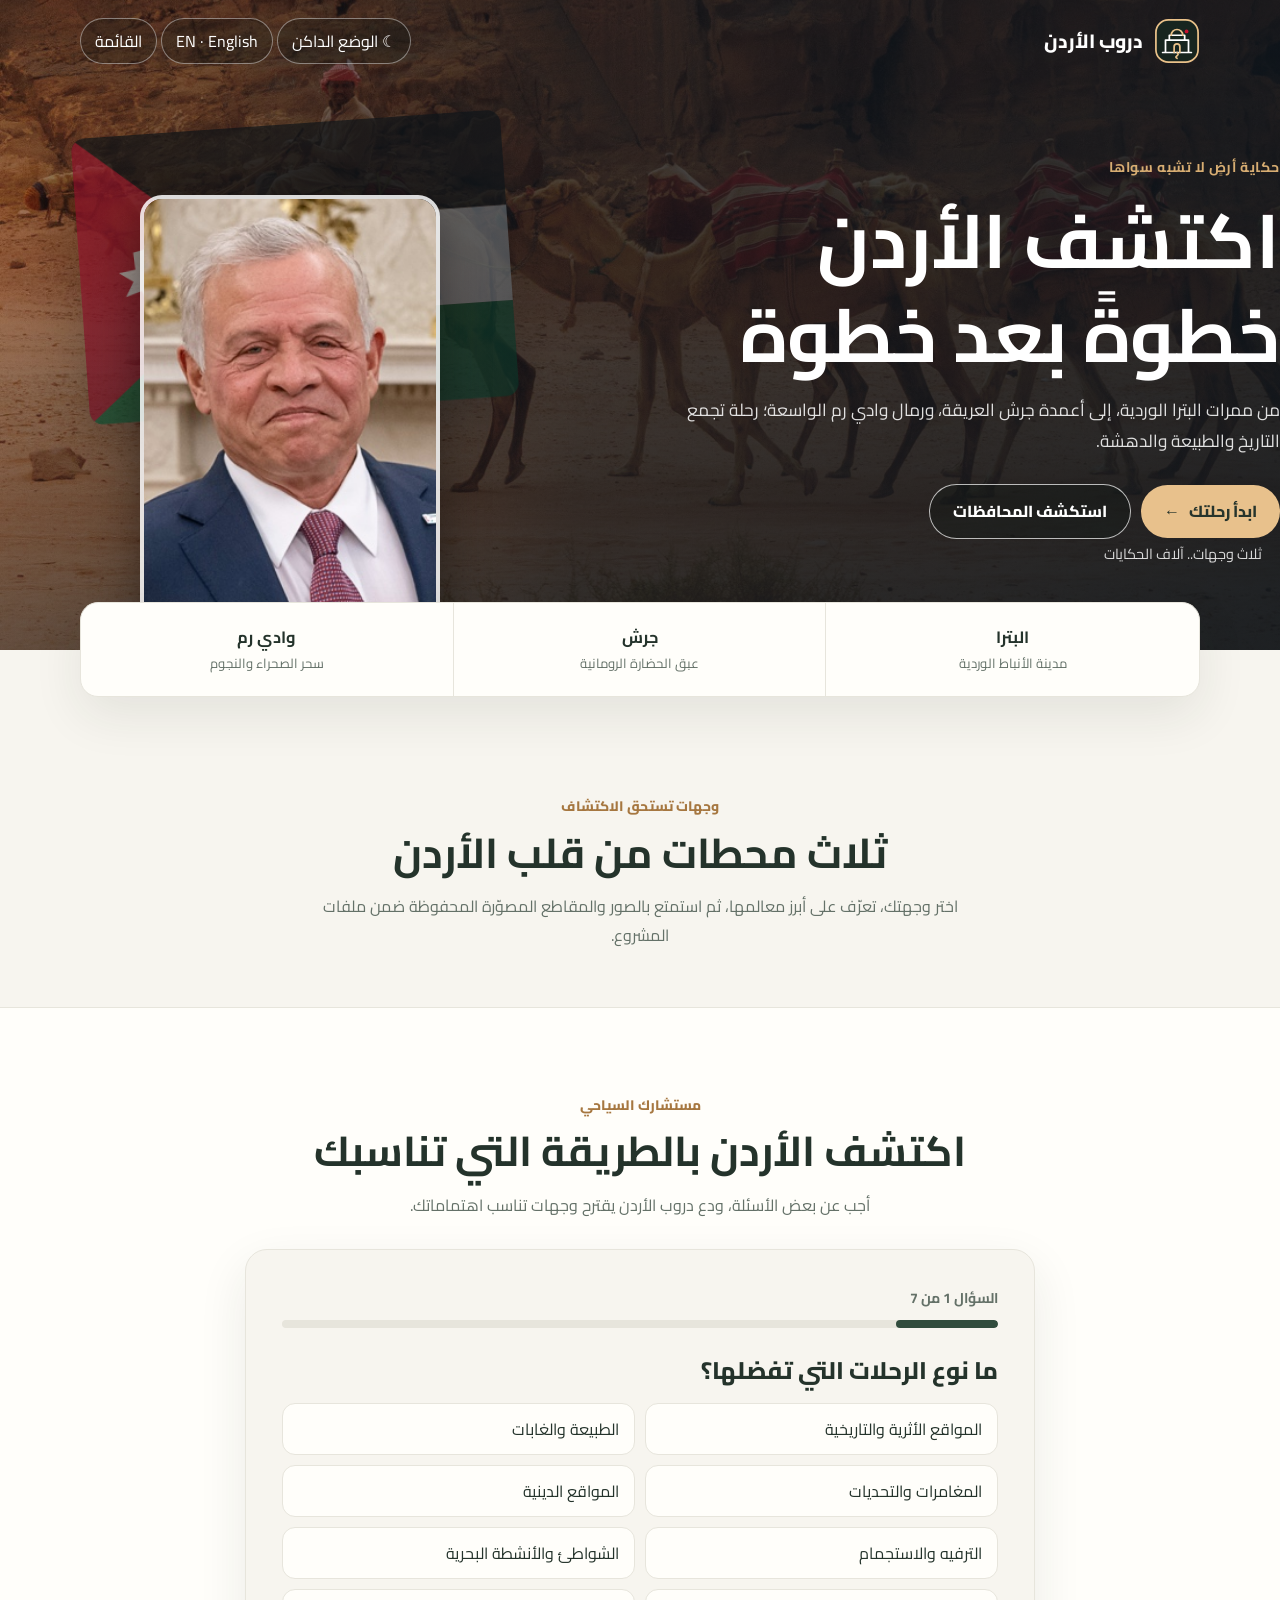
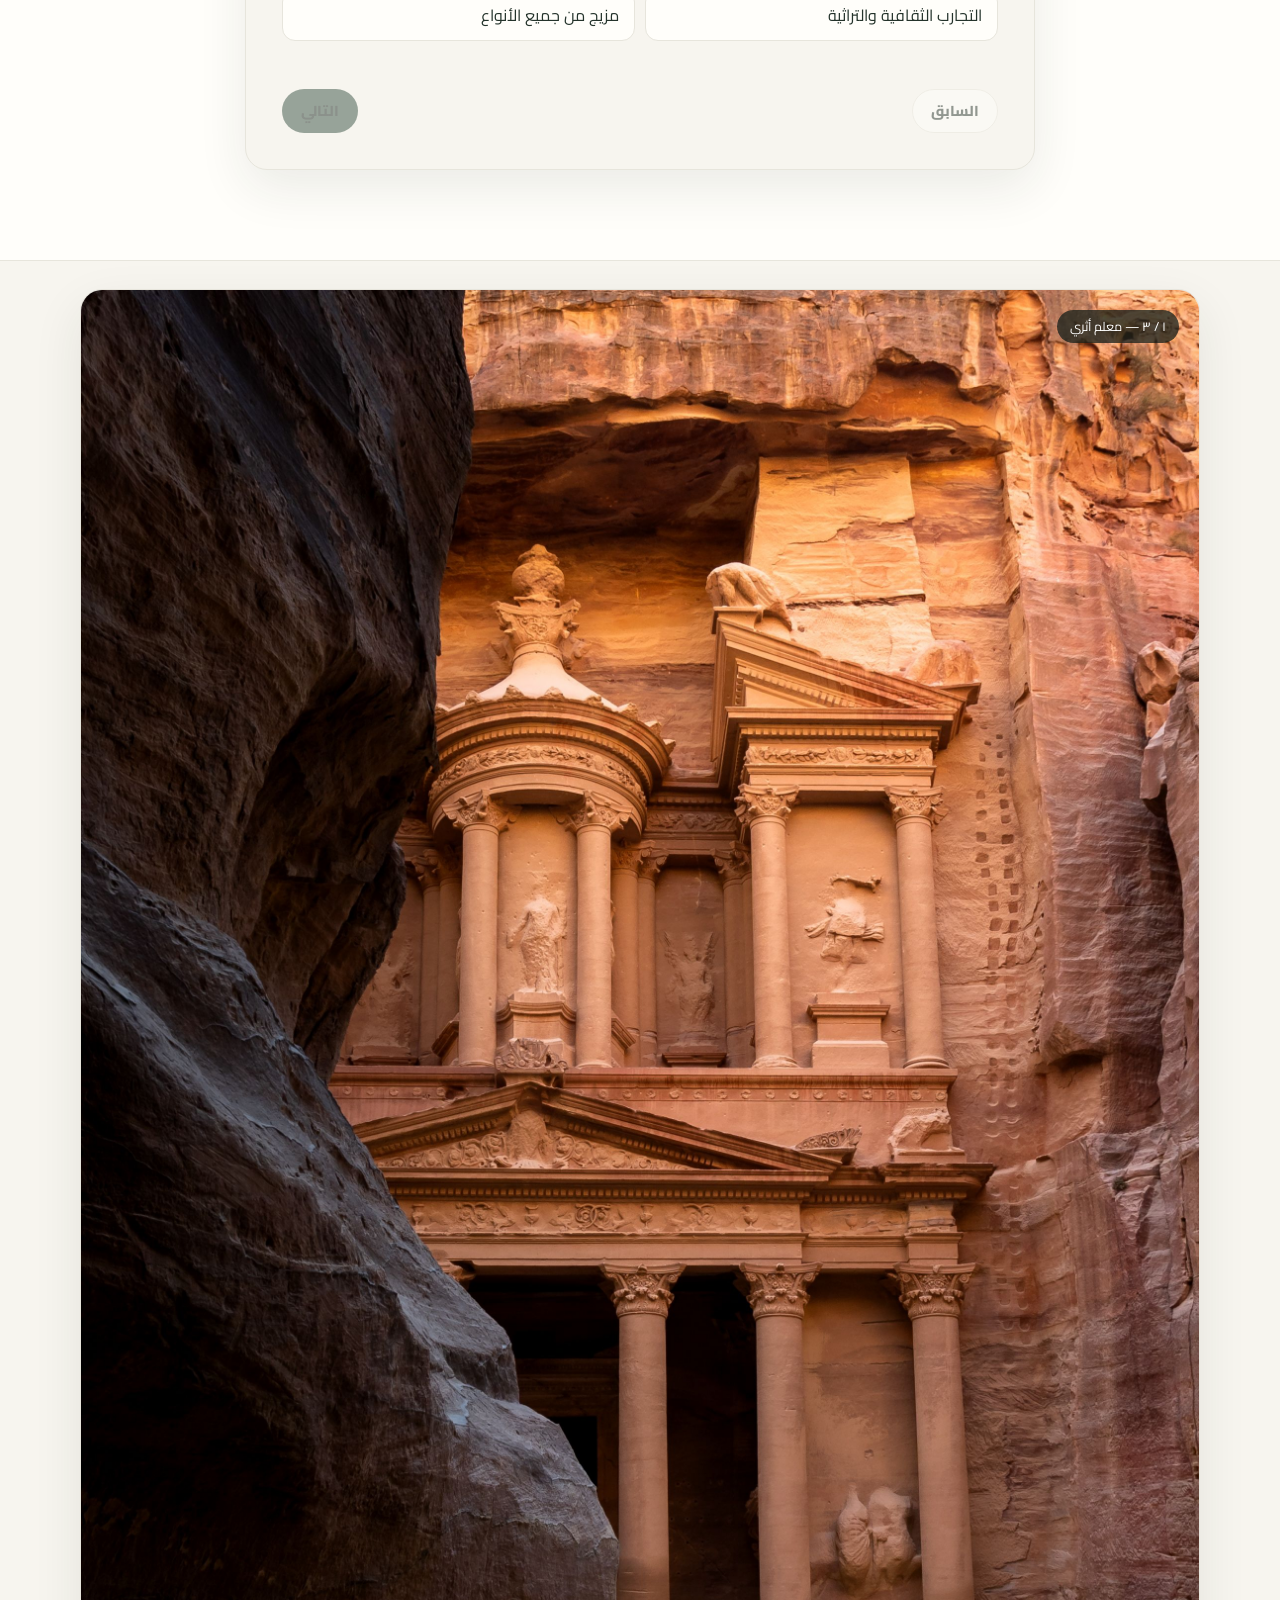
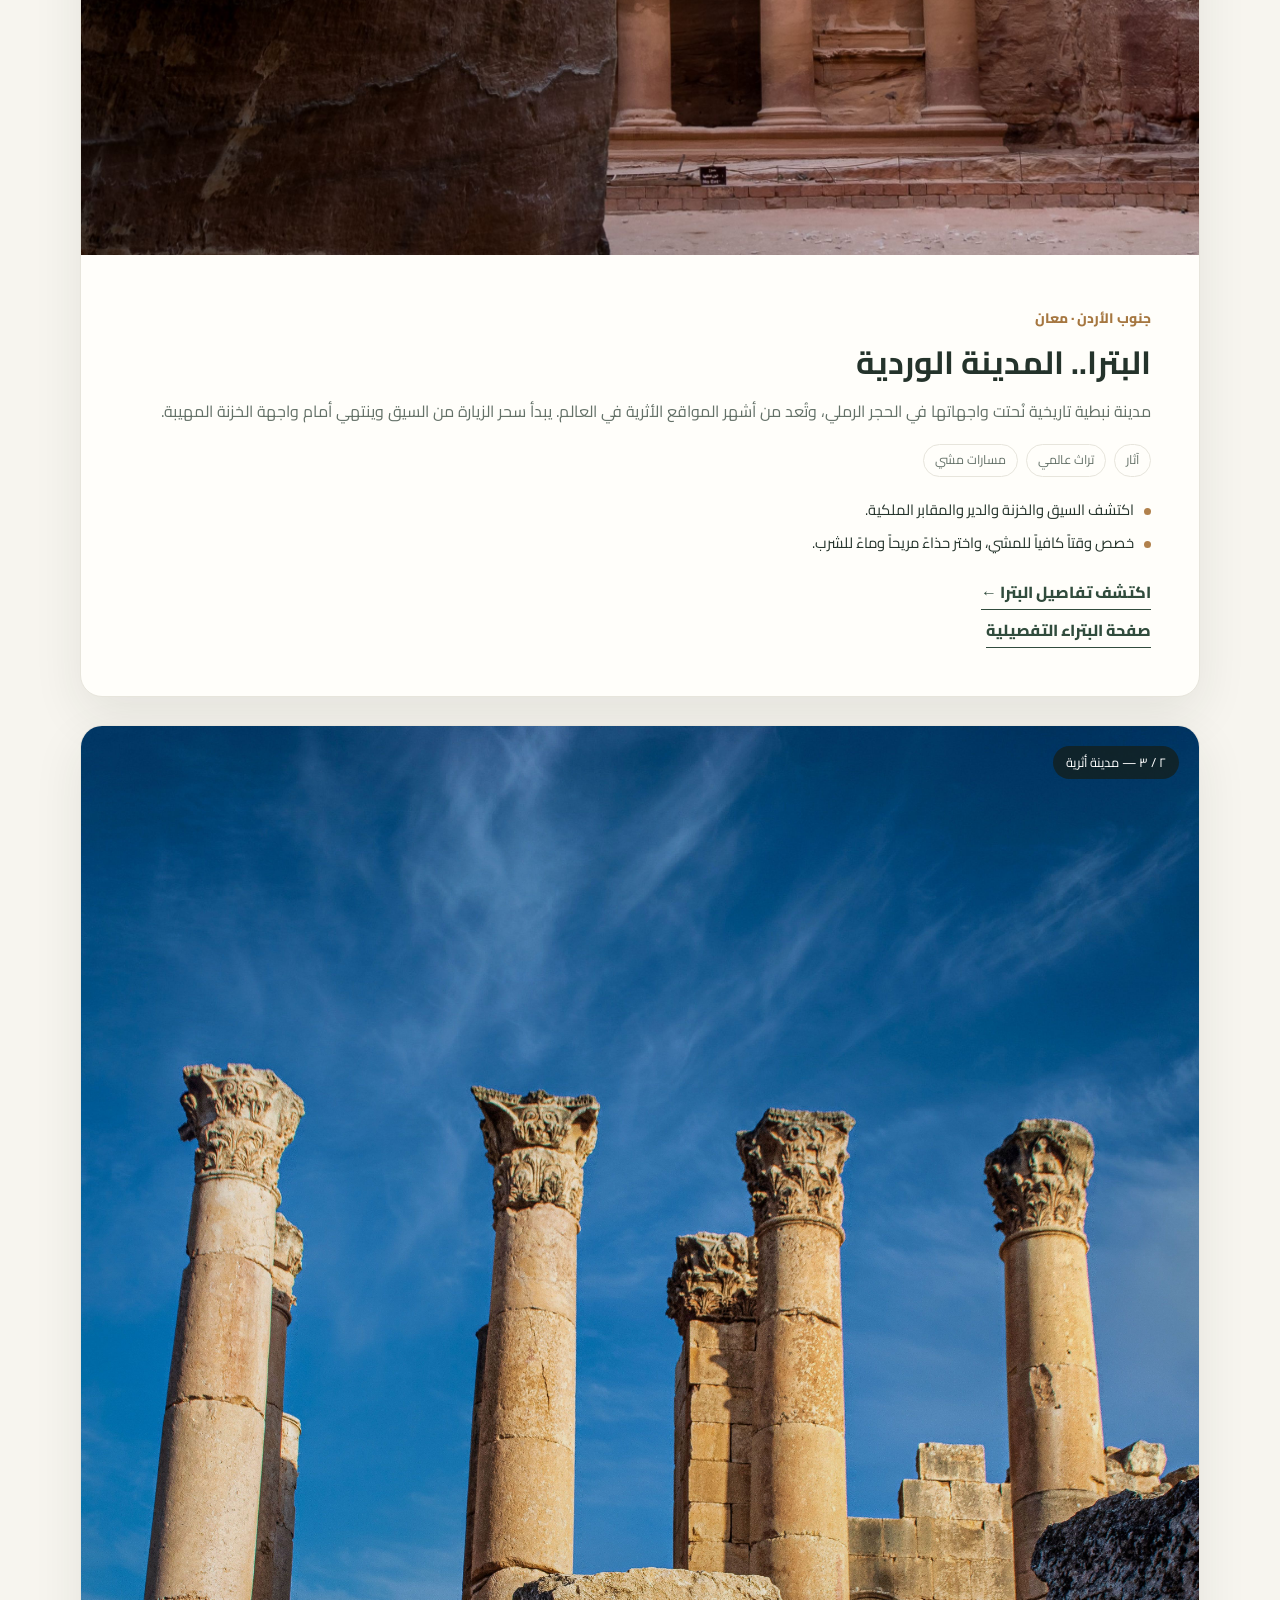
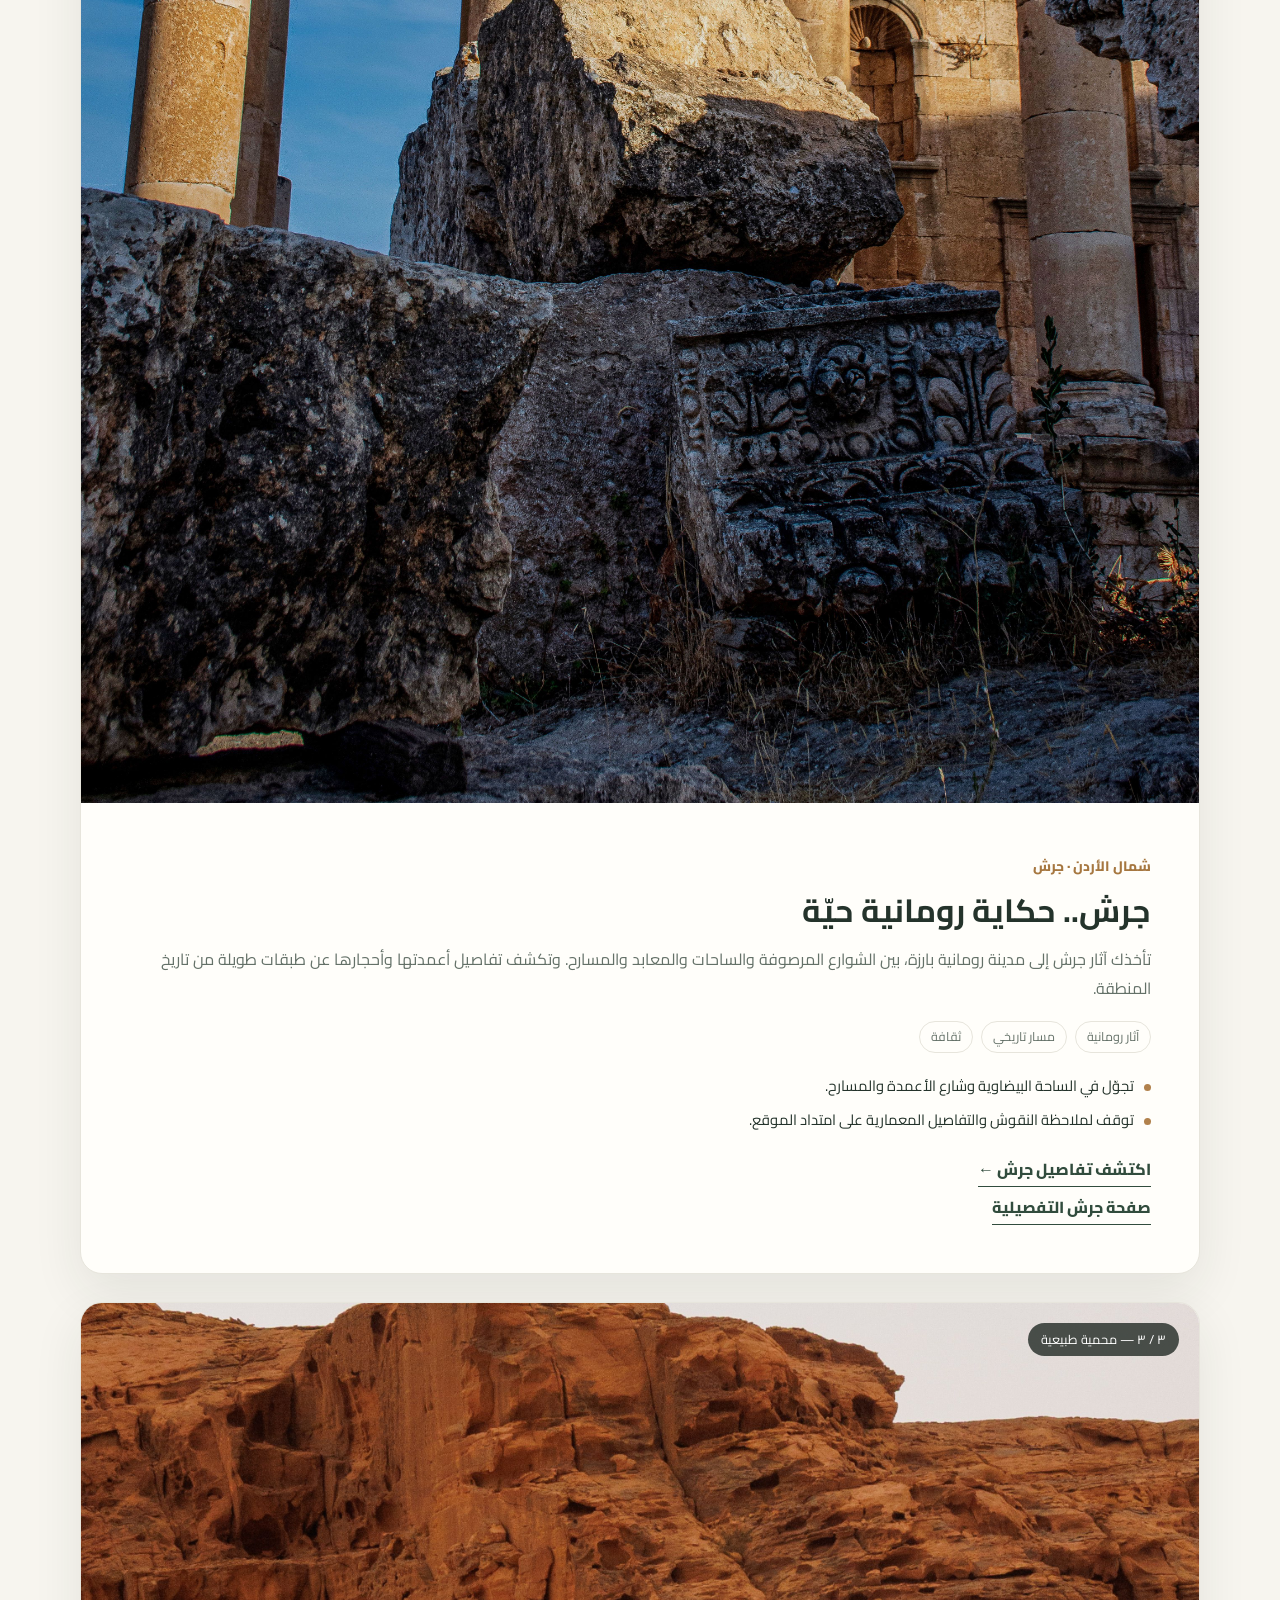
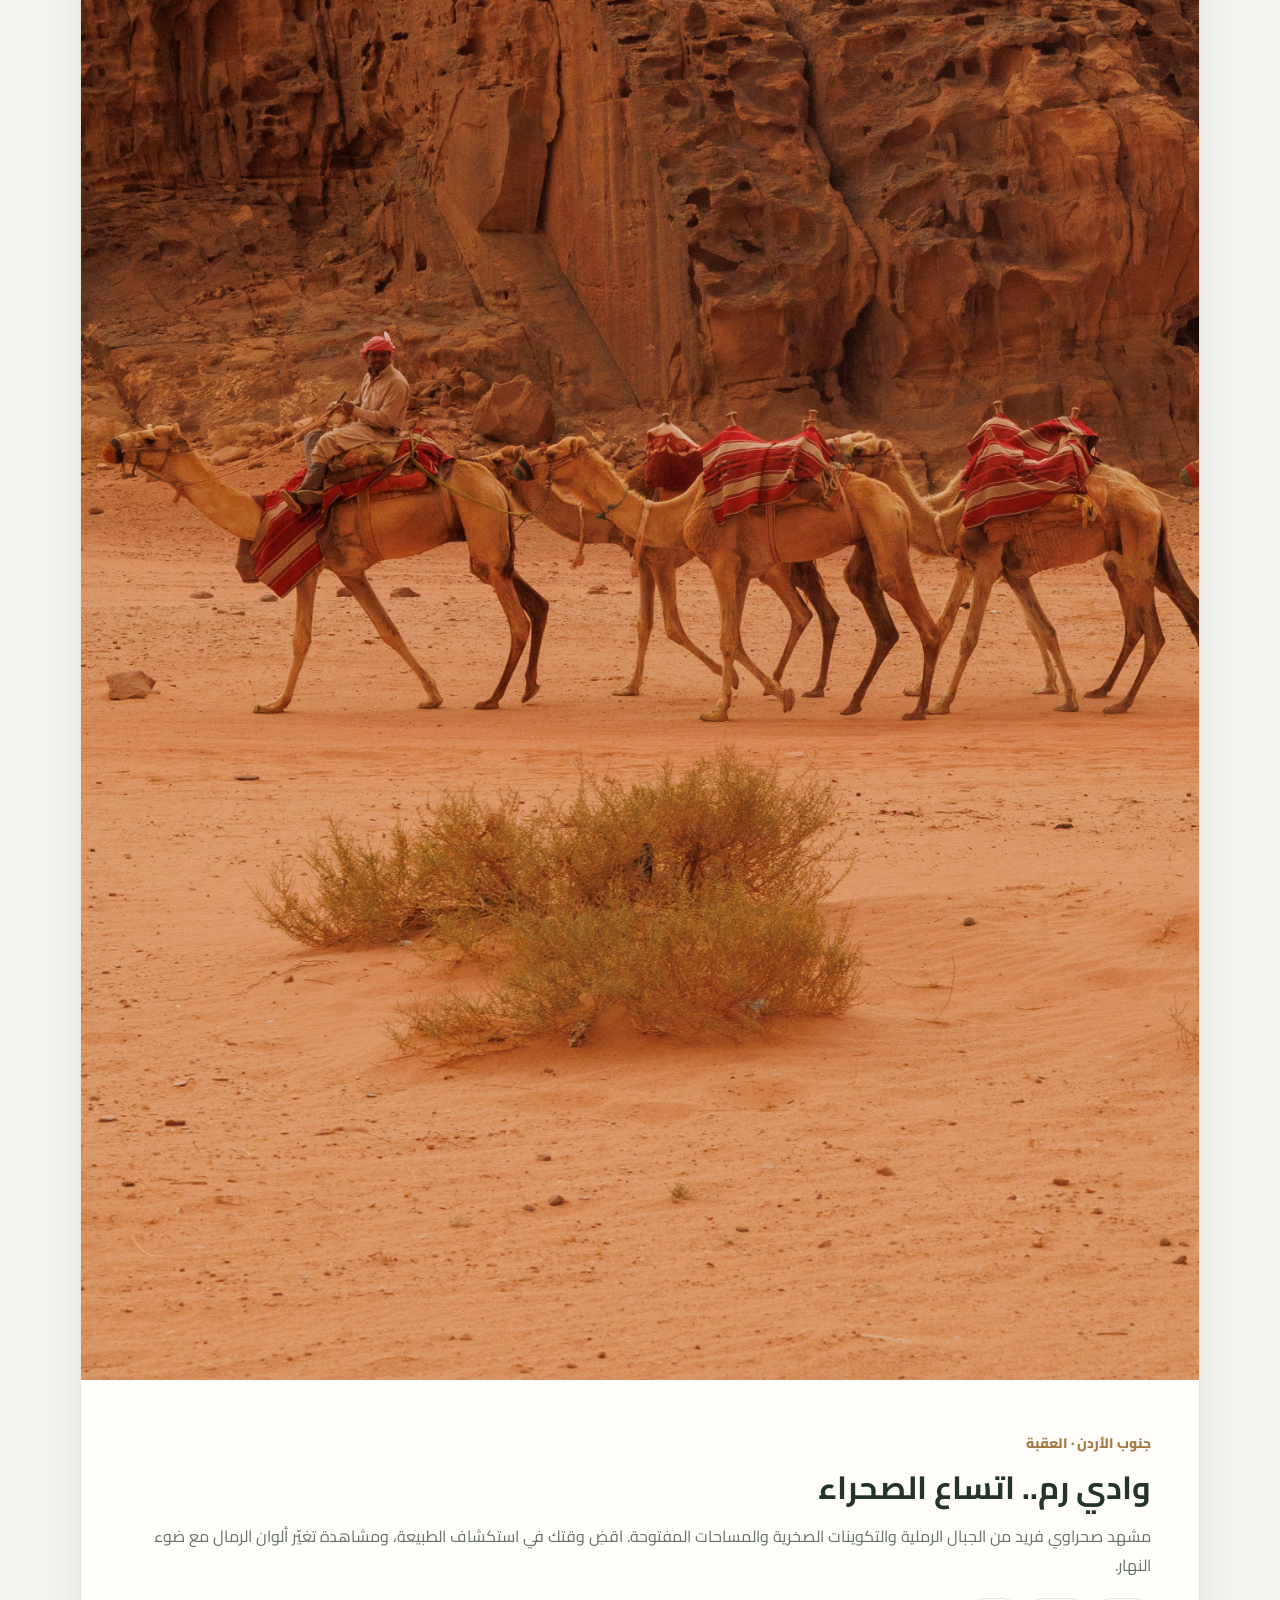
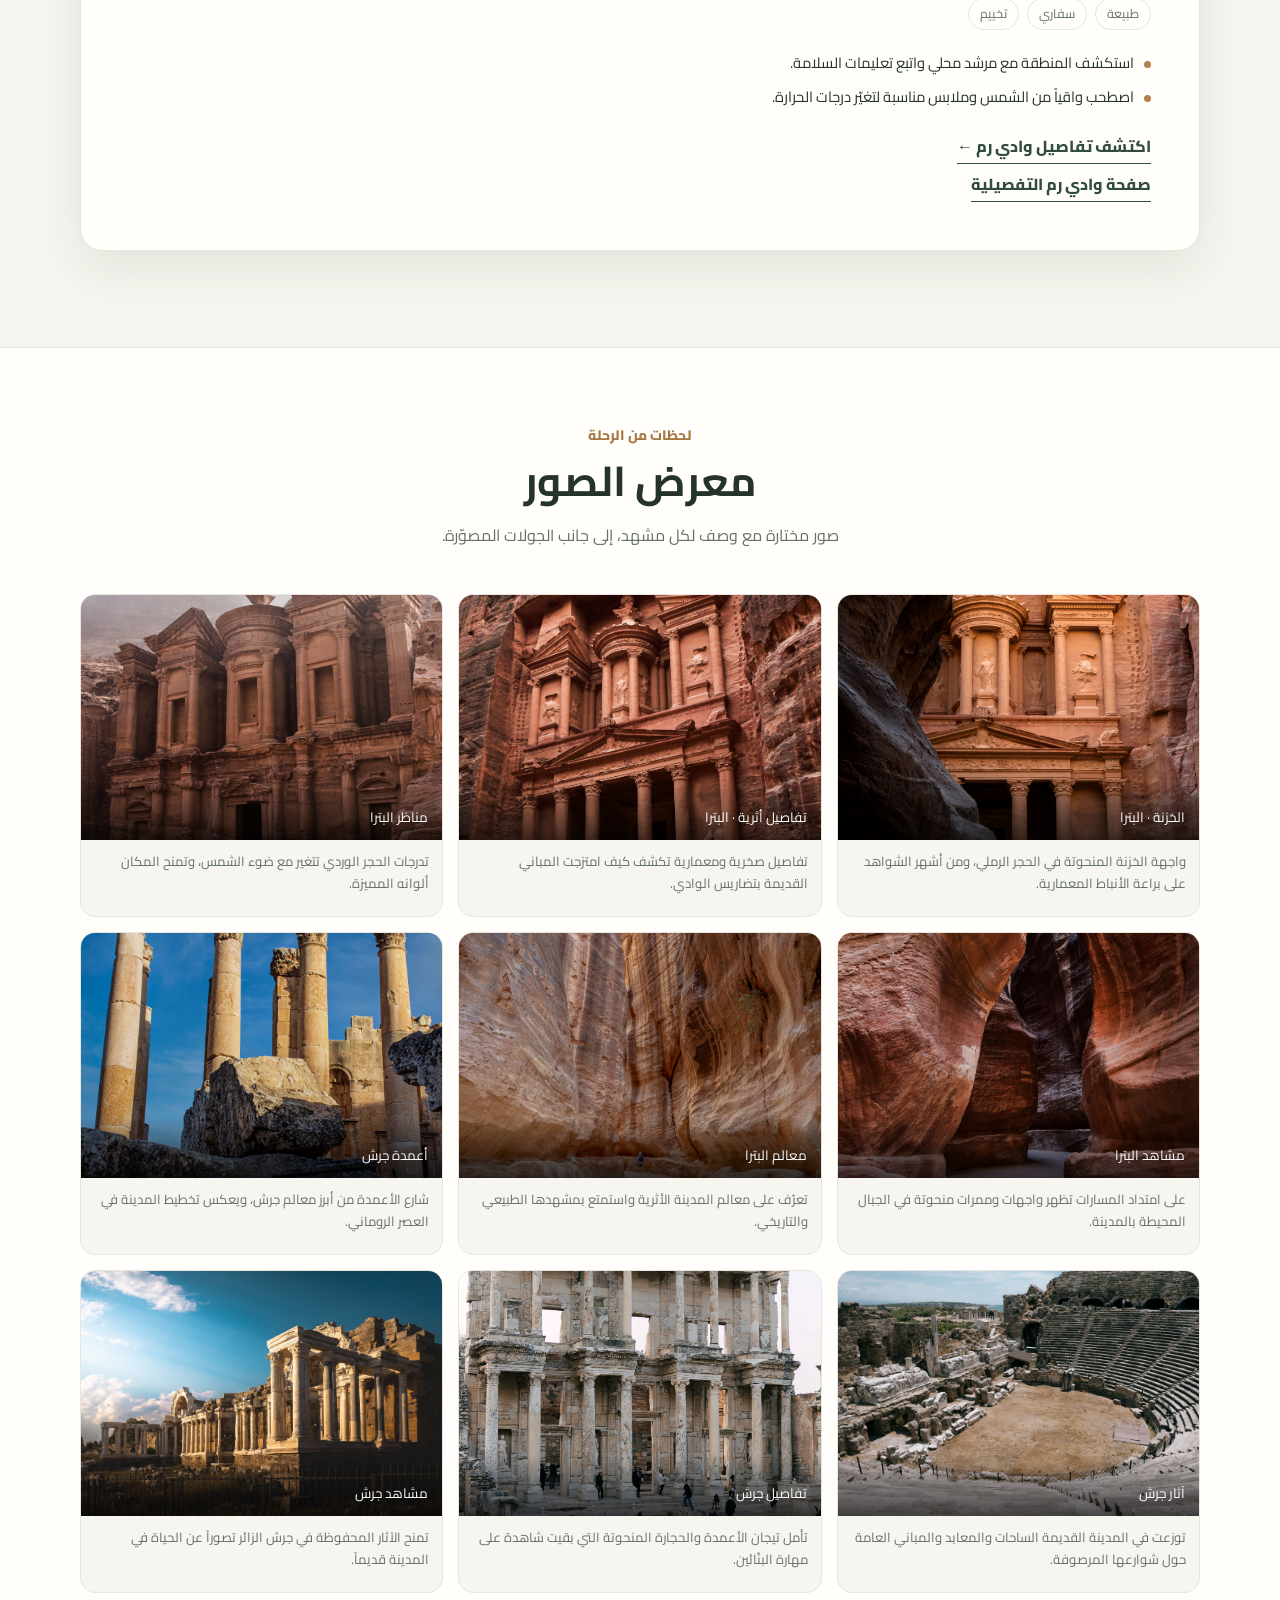
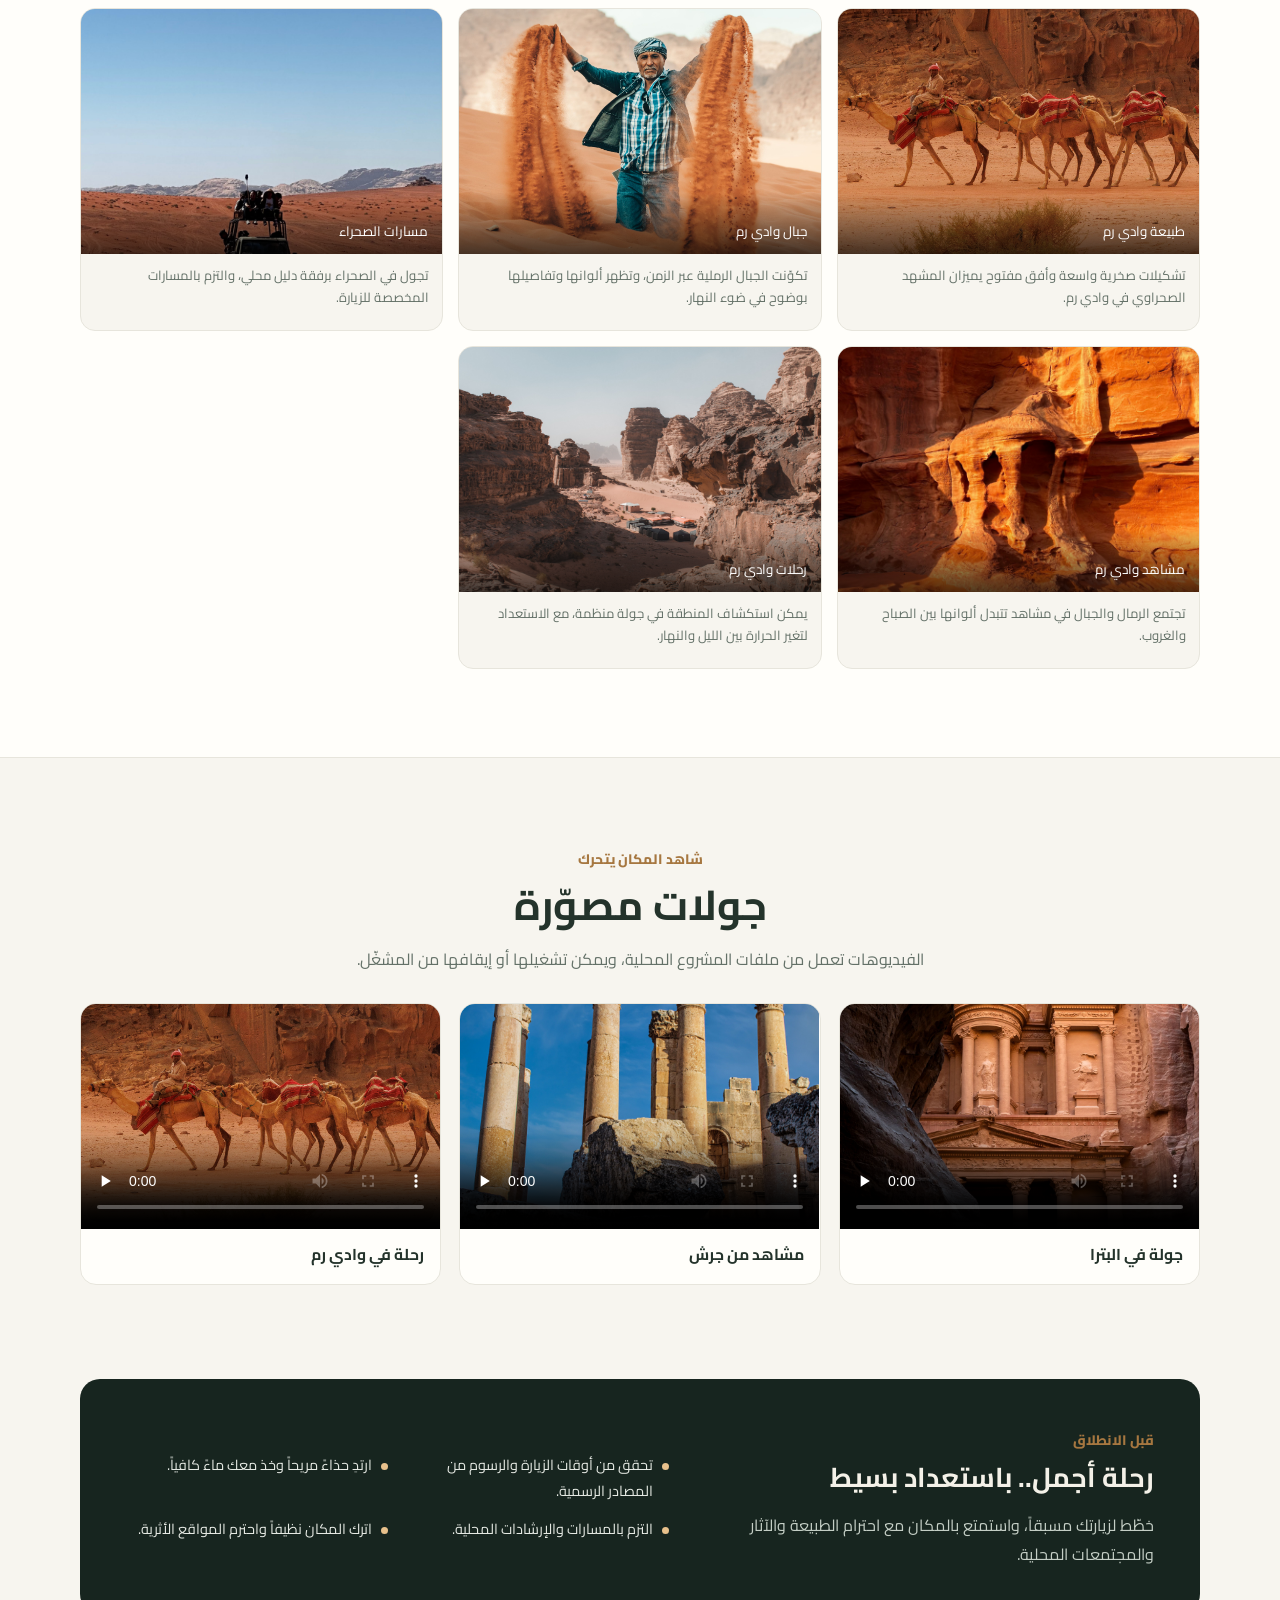
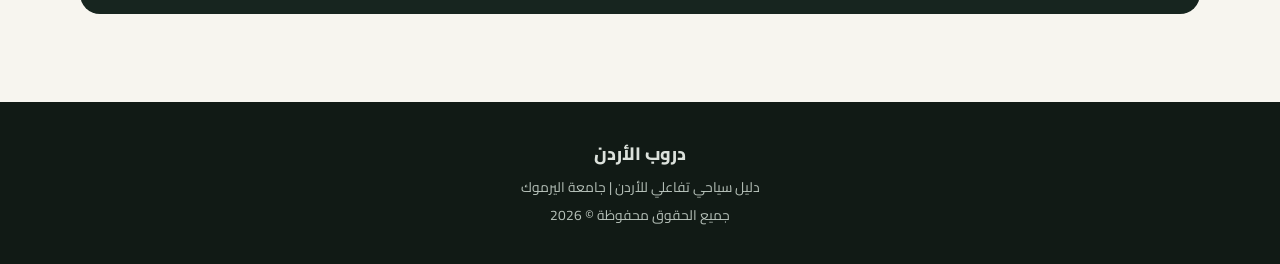
==== commit c6b54b7b: "The first development of the tourism website." ====
--- a/index.html
+++ b/index.html
@@ -128,6 +128,9 @@
             font-weight: 800; transition: transform .2s, background .2s;
         }
         .button:hover { transform: translateY(-2px); background: #f2d4a9; }
+        .hero-actions { display: flex; flex-wrap: wrap; align-items: center; gap: 10px; }
+        .button.secondary { border: 1px solid rgba(255,255,255,.7); background: rgba(15,24,19,.32); color: #fff; }
+        .button.secondary:hover { background: rgba(255,255,255,.14); }
         .hero-note { display: inline-flex; align-items: center; gap: 8px; margin-inline-start: 18px; color: rgba(255,255,255,.83); font-size: .9rem; }
 
         .quick-facts {
@@ -170,6 +173,7 @@
         .highlights li::before { content: ""; flex: 0 0 7px; width: 7px; height: 7px; margin-top: .55em; border-radius: 50%; background: #b1814c; }
         .media-link { color: var(--green); font-weight: 800; text-decoration: none; border-bottom: 1px solid currentColor; padding-bottom: 2px; }
         .media-link:hover { opacity: .75; }
+        .destination-page-link { display: table; margin-top: 9px; }
 
         .gallery-section { padding: 72px 0 88px; background: var(--surface); border-block: 1px solid var(--line); }
         .section-heading { text-align: center; margin-bottom: 30px; }
@@ -302,6 +306,7 @@
             *, *::before, *::after { scroll-behavior: auto !important; transition-duration: .01ms !important; }
         }
     </style>
+    <link rel="stylesheet" href="consultant.css">
 </head>
 <body>
     <header class="hero" id="home">
@@ -324,6 +329,7 @@
                     <a href="#petra" data-destination-link="petra">البتراء الوردية - (معان)</a>
                     <a href="#jerash" data-destination-link="jerash">الأعمدة الرومانية - (جرش)</a>
                     <a href="#wadirum" data-destination-link="wadirum">وادي رم - (العقبة)</a>
+                    <a href="destinations.html?view=governorates">محافظات الأردن</a>
                 </nav>
                 <div class="topbar-actions">
                     <button class="theme-button" id="themeToggle" type="button" aria-label="تفعيل الوضع الداكن">☾ <span>الوضع الداكن</span></button>
@@ -347,7 +353,10 @@
             <span class="eyebrow">حكاية أرضٍ لا تشبه سواها</span>
             <h1>اكتشف الأردن<br>خطوةً بعد خطوة</h1>
             <p>من ممرات البترا الوردية، إلى أعمدة جرش العريقة، ورمال وادي رم الواسعة؛ رحلة تجمع التاريخ والطبيعة والدهشة.</p>
-            <a class="button" href="#destinations">ابدأ رحلتك <span aria-hidden="true">←</span></a>
+            <div class="hero-actions">
+                <a class="button" href="#destinations">ابدأ رحلتك <span aria-hidden="true">←</span></a>
+                <a class="button secondary" id="governorateDirectoryButton" href="destinations.html?view=governorates">استكشف المحافظات</a>
+            </div>
             <span class="hero-note">ثلاث وجهات.. آلاف الحكايات</span>
         </div>
     </header>
@@ -366,6 +375,56 @@
                 <span class="section-kicker">وجهات تستحق الاكتشاف</span>
                 <h2>ثلاث محطات من قلب الأردن</h2>
                 <p>اختر وجهتك، تعرّف على أبرز معالمها، ثم استمتع بالصور والمقاطع المصوّرة المحفوظة ضمن ملفات المشروع.</p>
+            </div>
+        </section>
+
+        <section class="advisor-section" id="tripAdvisor">
+            <div class="wrap">
+                <div class="section-heading advisor-heading">
+                    <span class="section-kicker" id="advisorKicker">مستشارك السياحي</span>
+                    <h2 id="advisorTitle">اكتشف الأردن بالطريقة التي تناسبك</h2>
+                    <p id="advisorIntro">أجب عن بعض الأسئلة، ودع دروب الأردن يقترح وجهات تناسب اهتماماتك.</p>
+                </div>
+                <div class="advisor-chat" id="advisorChat">
+                    <div class="advisor-progress">
+                        <span id="advisorProgressText" aria-live="polite">السؤال 1 من 7</span>
+                        <progress id="advisorProgress" max="7" value="1" aria-label="تقدم الأسئلة"></progress>
+                    </div>
+                    <div class="advisor-question" id="advisorQuestion" aria-live="polite" tabindex="-1"></div>
+                    <div class="advisor-options" id="advisorOptions"></div>
+                    <div class="advisor-followup" id="advisorFollowup"></div>
+                    <p class="advisor-feedback" id="advisorFeedback" role="status" aria-live="polite"></p>
+                    <div class="advisor-actions">
+                        <button class="advisor-button secondary" id="advisorBack" type="button" disabled>السابق</button>
+                        <button class="advisor-button primary" id="advisorNext" type="button" disabled>التالي</button>
+                    </div>
+                </div>
+                <section class="advisor-results" id="advisorResults" hidden aria-labelledby="advisorResultsTitle">
+                    <div class="advisor-results-heading">
+                        <div>
+                            <span class="section-kicker" id="advisorResultsKicker">نتائج الترشيح</span>
+                            <h3 id="advisorResultsTitle">وجهات مقترحة تناسبك</h3>
+                            <p id="advisorResultsNote"></p>
+                        </div>
+                        <button class="advisor-button secondary" id="advisorRestart" type="button">ابدأ من جديد</button>
+                    </div>
+                    <div class="advisor-result-list" id="advisorResultList"></div>
+                    <div class="advisor-map-actions">
+                        <button class="advisor-button secondary" id="advisorMapToggle" type="button" aria-expanded="false">عرض جميع الوجهات على الخريطة</button>
+                    </div>
+                    <section class="advisor-map-panel" id="advisorMapPanel" hidden aria-label="خريطة الوجهات المقترحة">
+                        <div class="advisor-map-filters">
+                            <label for="advisorMapGovernorate"><span id="advisorMapGovernorateLabel">المحافظة</span>
+                                <select id="advisorMapGovernorate"></select>
+                            </label>
+                            <label for="advisorMapCategory"><span id="advisorMapCategoryLabel">التصنيف</span>
+                                <select id="advisorMapCategory"></select>
+                            </label>
+                        </div>
+                        <div class="jordan-map" id="advisorMap" role="region" aria-label="خريطة تفاعلية للأردن"></div>
+                        <p class="map-unavailable" id="advisorMapStatus" role="status" aria-live="polite"></p>
+                    </section>
+                </section>
             </div>
         </section>
 
@@ -385,6 +444,7 @@
                         <li>خصص وقتاً كافياً للمشي، واختر حذاءً مريحاً وماءً للشرب.</li>
                     </ul>
                     <a class="media-link" href="#gallery" data-filter="petra">اكتشف تفاصيل البترا ←</a>
+                    <a class="media-link destination-page-link" href="destinations.html?attraction=maan-petra">صفحة البتراء التفصيلية</a>
                 </div>
             </article>
 
@@ -403,6 +463,7 @@
                         <li>توقف لملاحظة النقوش والتفاصيل المعمارية على امتداد الموقع.</li>
                     </ul>
                     <a class="media-link" href="#gallery" data-filter="jerash">اكتشف تفاصيل جرش ←</a>
+                    <a class="media-link destination-page-link" href="destinations.html?attraction=jerash-archaeological-city">صفحة جرش التفصيلية</a>
                 </div>
             </article>
 
@@ -421,6 +482,7 @@
                         <li>اصطحب واقياً من الشمس وملابس مناسبة لتغيّر درجات الحرارة.</li>
                     </ul>
                     <a class="media-link" href="#gallery" data-filter="wadirum">اكتشف تفاصيل وادي رم ←</a>
+                    <a class="media-link destination-page-link" href="destinations.html?attraction=aqaba-wadi-rum">صفحة وادي رم التفصيلية</a>
                 </div>
             </article>
         </section>
@@ -594,7 +656,7 @@
 
         const englishText = {
             ".brand > span:last-child": ["Jordan Trails"],
-            ".nav-links a": ["Home", "The Rose City of Petra - Ma'an", "Roman Columns - Jerash", "Wadi Rum - Aqaba"],
+            ".nav-links a": ["Home", "The Rose City of Petra - Ma'an", "Roman Columns - Jerash", "Wadi Rum - Aqaba", "Jordan Governorates"],
             ".menu-button": ["Menu"],
             ".hero .eyebrow": ["A land like no other"],
             ".hero p": ["From Petra's rose-colored passages to Jerash's ancient columns and Wadi Rum's vast sands, discover a journey through history, nature, and wonder."],
@@ -604,6 +666,29 @@
             ".intro .section-kicker": ["Destinations worth discovering"],
             ".intro h2": ["Three stops in the heart of Jordan"],
             ".intro p": ["Choose a destination, discover its highlights, then enjoy photos and videos included with the project."],
+            "#advisorKicker": ["Your travel advisor"],
+            "#advisorTitle": ["Discover Jordan Your Way"],
+            "#advisorIntro": ["Answer a few questions and let Jordan Trails suggest destinations that match your interests."],
+            "#governorateDirectoryButton": ["Explore all governorates"],
+            "#advisorResultsKicker": ["Your recommendations"],
+            "#advisorResultsTitle": ["Recommended destinations for you"],
+            "#advisorBack": ["Back"],
+            "#advisorNext": ["Next"],
+            "#advisorRestart": ["Start Again"],
+            "#advisorMapToggle": ["View All Destinations on Map"],
+            "#advisorMapGovernorateLabel": ["Governorate"],
+            "#advisorMapCategoryLabel": ["Category"],
+            "#advisorKicker": ["Your travel advisor"],
+            "#advisorTitle": ["Discover Jordan Your Way"],
+            "#advisorIntro": ["Answer a few questions and let Jordan Trails suggest destinations that match your interests."],
+            "#advisorResultsKicker": ["Your recommendations"],
+            "#advisorResultsTitle": ["Recommended destinations for you"],
+            "#advisorBack": ["Back"],
+            "#advisorNext": ["Next"],
+            "#advisorRestart": ["Start Again"],
+            "#advisorMapToggle": ["View All Destinations on Map"],
+            "#advisorMapGovernorateLabel": ["Governorate"],
+            "#advisorMapCategoryLabel": ["Category"],
             ".place-card .section-kicker": ["Southern Jordan · Ma'an", "Northern Jordan · Jerash", "Southern Jordan · Aqaba"],
             ".place-count": ["1 / 3 — Archaeological site", "2 / 3 — Ancient city", "3 / 3 — Nature reserve"],
             ".place-card h3": ["Petra, the Rose City", "Jerash, a living Roman story", "Wadi Rum, the open desert"],
@@ -621,7 +706,8 @@
                 "Explore with a local guide and follow safety instructions.",
                 "Bring sun protection and clothing for changing temperatures."
             ],
-            ".place-card .media-link": ["Explore Petra →", "Explore Jerash →", "Explore Wadi Rum →"],
+            ".place-card .media-link:not(.destination-page-link)": ["Explore Petra →", "Explore Jerash →", "Explore Wadi Rum →"],
+            ".destination-page-link": ["Petra details page", "Jerash details page", "Wadi Rum details page"],
             ".gallery-section .section-kicker": ["Moments from the journey"],
             "#galleryReset": ["Show all destinations"],
             ".gallery-item span": [
@@ -958,5 +1044,7 @@
         });
         setLanguage(currentLanguage);
     </script>
+    <script src="jordan-map.js"></script>
+    <script src="consultant.js"></script>
 </body>
 </html>
--- a/consultant.css
+++ b/consultant.css
@@ -0,0 +1,90 @@
+.advisor-section {
+    padding: 82px 0 90px;
+    background: var(--surface);
+    border-block: 1px solid var(--line);
+}
+.advisor-heading { max-width: 760px; margin-inline: auto; }
+.advisor-chat {
+    max-width: 790px;
+    margin: 28px auto 0;
+    padding: clamp(20px, 4vw, 36px);
+    border: 1px solid var(--line);
+    border-radius: 22px;
+    background: var(--page);
+    box-shadow: var(--shadow);
+}
+.advisor-progress { display: grid; gap: 8px; color: var(--muted); font-size: .88rem; font-weight: 700; }
+.advisor-progress progress { display: block; width: 100%; height: 8px; border: 0; border-radius: 99px; overflow: hidden; accent-color: var(--green); }
+.advisor-progress progress::-webkit-progress-bar { background: var(--line); }
+.advisor-progress progress::-webkit-progress-value { background: var(--green); border-radius: 99px; }
+.advisor-progress progress::-moz-progress-bar { background: var(--green); border-radius: 99px; }
+.advisor-question { margin: 24px 0 14px; font-size: clamp(1.15rem, 3vw, 1.5rem); font-weight: 800; line-height: 1.55; }
+.advisor-options { display: grid; grid-template-columns: repeat(2, minmax(0, 1fr)); gap: 10px; }
+.advisor-option { position: relative; }
+.advisor-option input { position: absolute; width: 1px; height: 1px; opacity: 0; }
+.advisor-option span {
+    display: flex; min-height: 52px; align-items: center; padding: 10px 15px;
+    border: 1px solid var(--line); border-radius: 13px; background: var(--surface);
+    color: var(--text); cursor: pointer; transition: border-color .18s, background-color .18s, transform .18s;
+}
+.advisor-option span:hover { transform: translateY(-1px); border-color: var(--sand); }
+.advisor-option input:checked + span { border-color: var(--green); background: color-mix(in srgb, var(--green) 12%, var(--surface)); box-shadow: inset 0 0 0 1px var(--green); }
+.advisor-option input:focus-visible + span { outline: 3px solid var(--sand); outline-offset: 2px; }
+.advisor-followup { margin-top: 12px; }
+.advisor-followup select, .advisor-followup input {
+    width: 100%; min-height: 46px; padding: 9px 13px; border: 1px solid var(--line);
+    border-radius: 10px; background: var(--surface); color: var(--text);
+}
+.advisor-feedback { min-height: 1.6em; margin: 9px 0 0; color: var(--muted); font-size: .86rem; }
+.advisor-actions { display: flex; justify-content: space-between; gap: 12px; margin-top: 14px; }
+.advisor-button {
+    display: inline-flex; min-height: 43px; align-items: center; justify-content: center;
+    padding: 8px 18px; border: 1px solid transparent; border-radius: 999px;
+    font: inherit; font-size: .9rem; font-weight: 800; cursor: pointer;
+    transition: transform .18s, background-color .18s, opacity .18s;
+}
+.advisor-button:hover:not(:disabled) { transform: translateY(-1px); }
+.advisor-button:focus-visible { outline: 3px solid var(--sand); outline-offset: 2px; }
+.advisor-button:disabled { cursor: not-allowed; opacity: .48; }
+.advisor-button.primary { background: var(--green); color: var(--green-dark); }
+.advisor-button.secondary { border-color: var(--line); background: var(--surface); color: var(--text); }
+.advisor-results { margin-top: 34px; }
+.advisor-results-heading { display: flex; align-items: center; justify-content: space-between; gap: 18px; margin-bottom: 18px; }
+.advisor-results-heading h3 { margin: 4px 0; font-size: clamp(1.45rem, 3vw, 2rem); }
+.advisor-results-heading p { max-width: 690px; margin: 0; color: var(--muted); }
+.advisor-result-list { display: grid; grid-template-columns: repeat(3, minmax(0, 1fr)); gap: 15px; }
+.advisor-result-card { overflow: hidden; border: 1px solid var(--line); border-radius: 17px; background: var(--page); box-shadow: var(--shadow); }
+.advisor-result-card > img, .advisor-result-image-placeholder { display: block; width: 100%; height: 190px; object-fit: cover; background: var(--line); }
+.advisor-result-image-placeholder { display: grid; place-items: center; padding: 18px; color: var(--muted); text-align: center; }
+.advisor-result-copy { padding: 16px; }
+.advisor-result-copy h4 { margin: 0; font-size: 1.08rem; line-height: 1.5; }
+.advisor-result-copy .secondary-name { color: var(--muted); font-size: .85rem; }
+.advisor-score { display: inline-flex; margin: 10px 0; padding: 3px 10px; border-radius: 999px; background: var(--surface); color: var(--green); font-size: .8rem; font-weight: 800; }
+.advisor-result-copy p { margin: 6px 0 10px; color: var(--muted); font-size: .88rem; }
+.advisor-result-links { display: flex; flex-wrap: wrap; gap: 8px; }
+.advisor-result-links a, .advisor-result-links span { display: inline-flex; align-items: center; min-height: 36px; padding: 5px 11px; border: 1px solid var(--line); border-radius: 999px; color: var(--green); font-size: .8rem; font-weight: 800; text-decoration: none; }
+.advisor-result-links a:hover { background: var(--surface); }
+.advisor-result-links [aria-disabled="true"] { color: var(--muted); cursor: not-allowed; }
+.advisor-map-actions { display: flex; justify-content: center; margin: 20px 0 12px; }
+.advisor-map-panel { padding: clamp(15px, 3vw, 24px); border: 1px solid var(--line); border-radius: 17px; background: var(--page); }
+.advisor-map-filters { display: flex; flex-wrap: wrap; gap: 12px; margin-bottom: 12px; }
+.advisor-map-filters label { display: grid; gap: 4px; min-width: 190px; color: var(--muted); font-size: .84rem; font-weight: 700; }
+.advisor-map-filters select { min-height: 40px; padding: 6px 10px; border: 1px solid var(--line); border-radius: 9px; background: var(--surface); color: var(--text); }
+.jordan-map { width: 100%; min-height: 390px; border: 1px solid var(--line); border-radius: 12px; background: #e7e5dc; overflow: hidden; }
+[data-theme="dark"] .jordan-map { background: #223247; }
+.map-unavailable { padding: 10px 12px; color: var(--muted); font-size: .86rem; }
+
+html[data-language="en"] .advisor-section { direction: ltr; }
+
+@media (max-width: 780px) {
+    .advisor-result-list { grid-template-columns: repeat(2, minmax(0, 1fr)); }
+}
+@media (max-width: 520px) {
+    .advisor-section { padding: 60px 0; }
+    .advisor-options, .advisor-result-list { grid-template-columns: 1fr; }
+    .advisor-results-heading { align-items: flex-start; flex-direction: column; }
+    .advisor-result-card { display: grid; grid-template-columns: minmax(100px, 34%) 1fr; }
+    .advisor-result-card > img, .advisor-result-image-placeholder { height: 100%; min-height: 180px; }
+    .advisor-result-copy { padding: 13px; }
+    .jordan-map { min-height: 320px; }
+}
